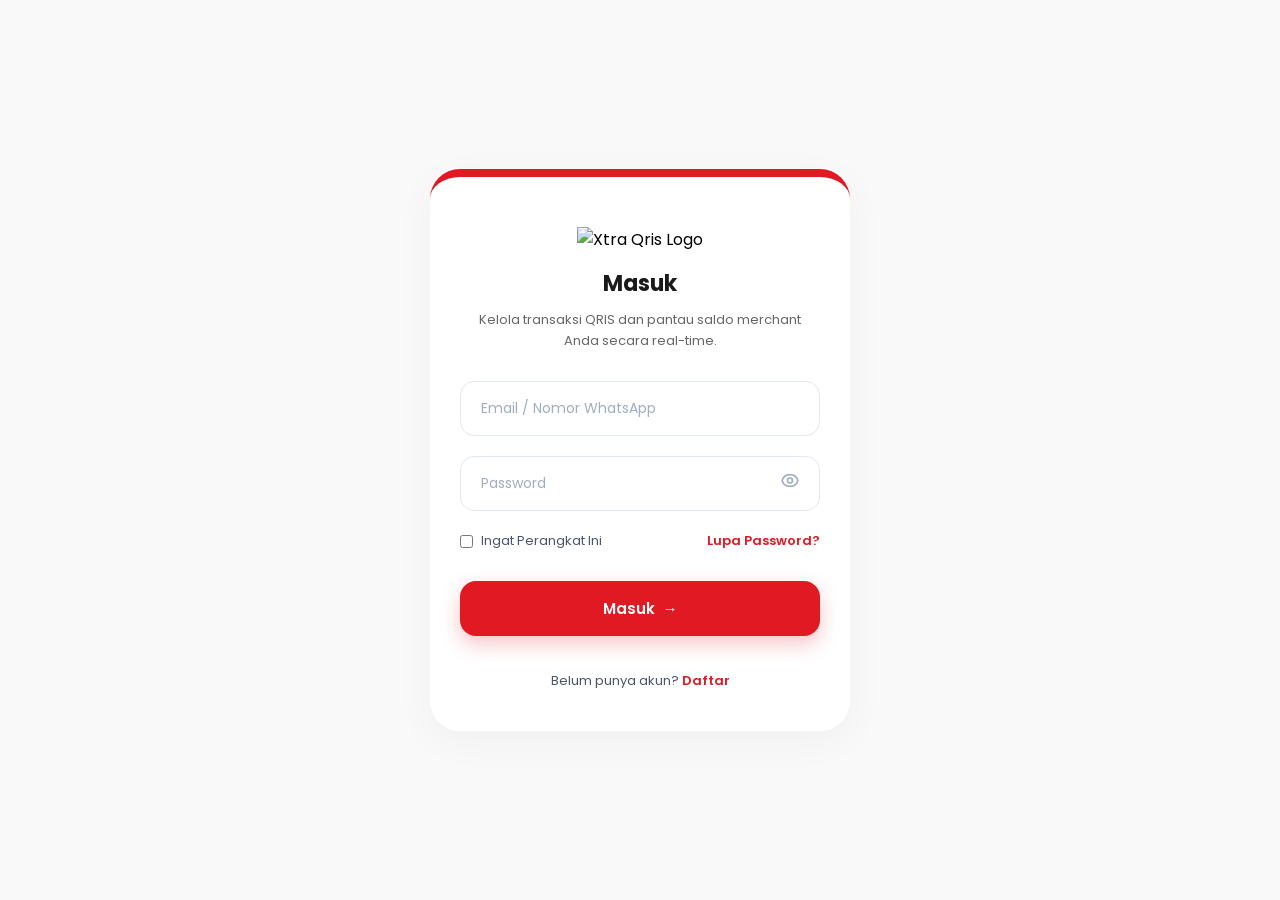
==== index.html @ 42339482 "Update index.html" ====
<!DOCTYPE html>
<html lang="id">
<head>
    <meta charset="UTF-8">
    <meta name="viewport" content="width=device-width, initial-scale=1.0">
    <title>Login Xtra Qris</title>
    <link href="https://fonts.googleapis.com/css2?family=Poppins:wght@400;500;600;700&display=swap" rel="stylesheet">
    <style>
        * {
            box-sizing: border-box;
            margin: 0;
            padding: 0;
            font-family: 'Poppins', sans-serif;
        }

        body {
            background-color: #f9f9f9;
            display: flex;
            justify-content: center;
            align-items: center;
            min-height: 100vh;
            padding: 20px;
        }

        /* Container Card Utama */
        .login-card {
            background: #ffffff;
            width: 100%;
            max-width: 420px;
            border-radius: 30px;
            box-shadow: 0px 10px 40px rgba(0, 0, 0, 0.04);
            overflow: hidden;
            position: relative;
            padding: 40px 30px;
            border-top: 8px solid #e11922; /* Garis merah di bagian atas */
        }

        /* Bagian Logo */
        .logo-container {
            text-align: center;
            margin-top: 10px;
            margin-bottom: 15px;
        }

        .logo-container img {
            max-width: 180px;
            height: auto;
        }

        /* Judul dan Deskripsi */
        .login-header {
            text-align: center;
            margin-bottom: 30px;
        }

        .login-header h2 {
            font-size: 22px;
            font-weight: 700;
            color: #1a1a1a;
            margin-bottom: 10px;
        }

        .login-header p {
            font-size: 13px;
            color: #666666;
            line-height: 1.6;
            padding: 0 10px;
        }

        /* Form Input */
        .input-group {
            margin-bottom: 20px;
            position: relative;
        }

        .input-group input {
            width: 100%;
            padding: 16px 20px;
            border: 1px solid #e2e8f0;
            border-radius: 14px;
            font-size: 14px;
            outline: none;
            transition: all 0.3s ease;
            color: #333;
        }

        .input-group input::placeholder {
            color: #a0aec0;
        }

        .input-group input:focus {
            border-color: #e11922;
            box-shadow: 0 0 0 3px rgba(225, 25, 34, 0.1);
        }

        /* Icon Mata untuk Password */
        .password-toggle {
            position: absolute;
            right: 20px;
            top: 50%;
            transform: translateY(-50%);
            cursor: pointer;
            color: #a0aec0;
        }

        /* Baris Opsi (Ingat Perangkat & Lupa Password) */
        .form-options {
            display: flex;
            justify-content: space-between;
            align-items: center;
            font-size: 13px;
            margin-bottom: 30px;
        }

        .remember-me {
            display: flex;
            align-items: center;
            gap: 8px;
            color: #4a5568;
            cursor: pointer;
        }

        .remember-me input {
            cursor: pointer;
            accent-color: #e11922;
        }

        .forgot-password {
            color: #e11922;
            text-decoration: none;
            font-weight: 600;
        }

        /* Tombol Masuk */
        .btn-submit {
            width: 100%;
            background: #e11922;
            color: #ffffff;
            border: none;
            padding: 16px;
            border-radius: 16px;
            font-size: 15px;
            font-weight: 600;
            cursor: pointer;
            box-shadow: 0px 8px 20px rgba(225, 25, 34, 0.25);
            display: flex;
            justify-content: center;
            align-items: center;
            gap: 8px;
            transition: background 0.3s ease;
        }

        .btn-submit:hover {
            background: #c3121a;
        }

        /* Bagian Daftar */
        .register-text {
            text-align: center;
            margin-top: 35px;
            font-size: 13px;
            color: #4a5568;
        }

        .register-link {
            color: #e11922;
            text-decoration: none;
            font-weight: 600;
            cursor: pointer;
        }

        .register-link:hover {
            text-decoration: underline;
        }

        /* ========================================== */
        /* CSS UNTUK POP-UP MODAL (DI TENGAH LAYAR)   */
        /* ========================================== */
        .modal-overlay {
            position: fixed;
            top: 0;
            left: 0;
            width: 100%;
            height: 100%;
            background: rgba(0, 0, 0, 0.5); /* Efek gelap di belakang */
            display: flex;
            justify-content: center;
            align-items: center;
            opacity: 0;
            pointer-events: none;
            transition: opacity 0.3s ease;
            z-index: 9999;
        }

        .modal-overlay.active {
            opacity: 1;
            pointer-events: auto;
        }

        .modal-box {
            background: #ffffff;
            padding: 30px;
            border-radius: 20px;
            text-align: center;
            box-shadow: 0 10px 30px rgba(0,0,0,0.2);
            max-width: 320px;
            width: 90%;
            transform: scale(0.8);
            transition: transform 0.3s ease;
        }

        .modal-overlay.active .modal-box {
            transform: scale(1);
        }

        .modal-box h3 {
            color: #1a1a1a;
            font-size: 18px;
            font-weight: 700;
            margin-bottom: 10px;
        }

        .modal-box p {
            color: #666;
            font-size: 14px;
            margin-bottom: 20px;
        }

        .modal-btn {
            background: #e11922;
            color: white;
            border: none;
            padding: 10px 25px;
            border-radius: 10px;
            font-size: 14px;
            font-weight: 600;
            cursor: pointer;
            transition: background 0.2s;
        }

        .modal-btn:hover {
            background: #c3121a;
        }
    </style>
</head>
<body>

    <div class="login-card">
        <div class="logo-container">
            <img src="https://res.cloudinary.com/flashphone/image/upload/v1781282321/QrisNew_ny9h69.png" alt="Xtra Qris Logo">
        </div>

        <div class="login-header">
            <h2>Masuk</h2>
            <p>Kelola transaksi QRIS dan pantau saldo merchant Anda secara real-time.</p>
        </div>

        <form onsubmit="openModal(); event.preventDefault();">
            <div class="input-group">
                <input type="text" placeholder="Email / Nomor WhatsApp" required>
            </div>
            
            <div class="input-group">
                <input type="password" id="password" placeholder="Password" required>
                <span class="password-toggle" onclick="togglePassword()">
                    <svg xmlns="http://www.w3.org/2000/svg" width="20" height="20" fill="none" viewBox="0 0 24 24" stroke="currentColor" stroke-width="2">
                        <path stroke-linecap="round" stroke-linejoin="round" d="M15 12a3 3 0 11-6 0 3 3 0 016 0z" />
                        <path stroke-linecap="round" stroke-linejoin="round" d="M2.458 12C3.732 7.943 7.523 5 12 5c4.478 0 8.268 2.943 9.542 7-1.274 4.057-5.064 7-9.542 7-4.477 0-8.268-2.943-9.542-7z" />
                    </svg>
                </span>
            </div>

            <div class="form-options">
                <label class="remember-me">
                    <input type="checkbox"> Ingat Perangkat Ini
                </label>
                <a href="#" class="forgot-password">Lupa Password?</a>
            </div>

            <button type="submit" class="btn-submit">
                Masuk <span>&rarr;</span>
            </button>
        </form>

        <div class="register-text">
            Belum punya akun? <span class="register-link" onclick="openModal()">Daftar</span>
        </div>
    </div>

    <div class="modal-overlay" id="customModal">
        <div class="modal-box">
            <h3>Pemberitahuan</h3>
            <p>FITUR INI AKAN HADIR</p>
            <button class="modal-btn" onclick="closeModal()">OK</button>
        </div>
    </div>

    <script>
        const modal = document.getElementById('customModal');

        // Fungsi membuka pop-up di tengah (digunakan bersama oleh tombol Masuk dan Daftar)
        function openModal() {
            modal.classList.add('active');
        }

        // Fungsi menutup pop-up
        function closeModal() {
            modal.classList.remove('active');
        }

        // Menutup pop-up jika pengguna klik di luar kotak putih
        window.onclick = function(event) {
            if (event.target == modal) {
                closeModal();
            }
        }

        // Fungsi melihat/menyembunyikan password
        function togglePassword() {
            const passwordInput = document.getElementById('password');
            if (passwordInput.type === 'password') {
                passwordInput.type = 'text';
            } else {
                passwordInput.type = 'password';
            }
        }
    </script>

</body>
</html>
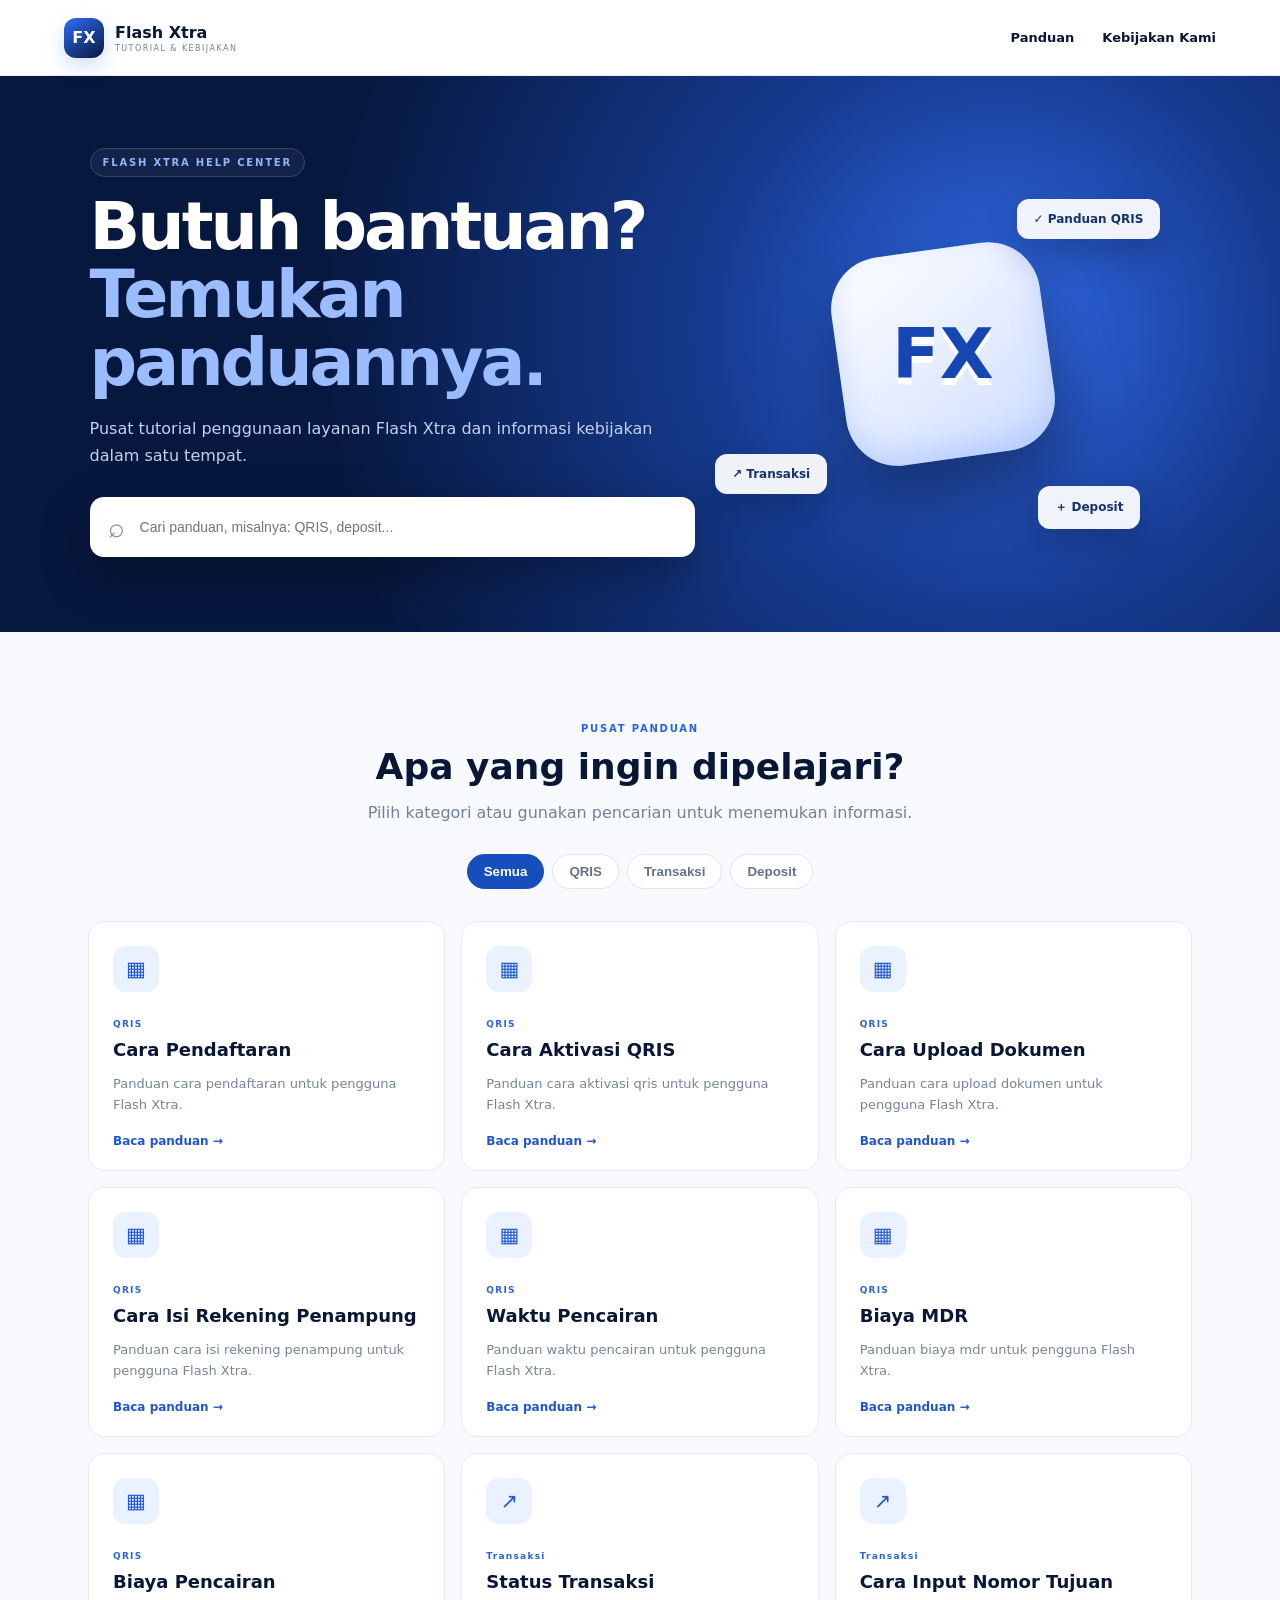
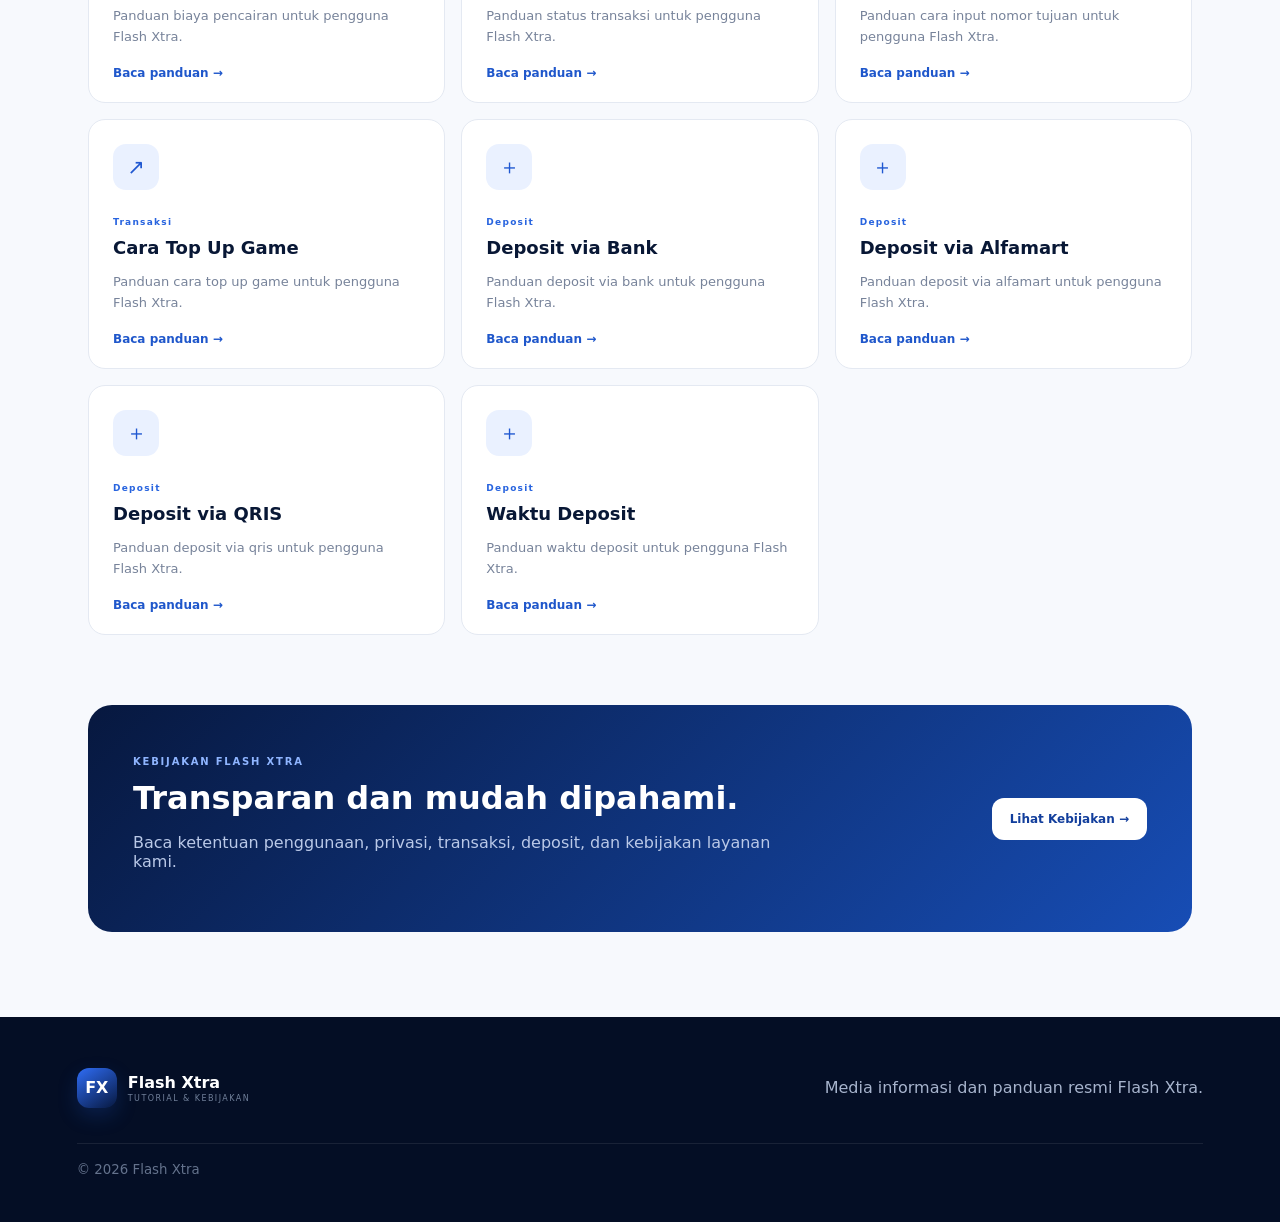
==== commit 5eda8fbd: "Add files via upload" ====
--- a/index.html
+++ b/index.html
@@ -1,330 +1,68 @@
-<!DOCTYPE html>
-<html lang="id">
-<head>
-    <meta charset="UTF-8">
-    <meta name="viewport" content="width=device-width, initial-scale=1.0">
-    <title>Login Xtra Qris</title>
-    <link href="https://fonts.googleapis.com/css2?family=Poppins:wght@400;500;600;700&display=swap" rel="stylesheet">
-    <style>
-        * {
-            box-sizing: border-box;
-            margin: 0;
-            padding: 0;
-            font-family: 'Poppins', sans-serif;
-        }
-
-        body {
-            background-color: #f9f9f9;
-            display: flex;
-            justify-content: center;
-            align-items: center;
-            min-height: 100vh;
-            padding: 20px;
-        }
-
-        /* Container Card Utama */
-        .login-card {
-            background: #ffffff;
-            width: 100%;
-            max-width: 420px;
-            border-radius: 30px;
-            box-shadow: 0px 10px 40px rgba(0, 0, 0, 0.04);
-            overflow: hidden;
-            position: relative;
-            padding: 40px 30px;
-            border-top: 8px solid #e11922; /* Garis merah di bagian atas */
-        }
-
-        /* Bagian Logo */
-        .logo-container {
-            text-align: center;
-            margin-top: 10px;
-            margin-bottom: 15px;
-        }
-
-        .logo-container img {
-            max-width: 180px;
-            height: auto;
-        }
-
-        /* Judul dan Deskripsi */
-        .login-header {
-            text-align: center;
-            margin-bottom: 30px;
-        }
-
-        .login-header h2 {
-            font-size: 22px;
-            font-weight: 700;
-            color: #1a1a1a;
-            margin-bottom: 10px;
-        }
-
-        .login-header p {
-            font-size: 13px;
-            color: #666666;
-            line-height: 1.6;
-            padding: 0 10px;
-        }
-
-        /* Form Input */
-        .input-group {
-            margin-bottom: 20px;
-            position: relative;
-        }
-
-        .input-group input {
-            width: 100%;
-            padding: 16px 20px;
-            border: 1px solid #e2e8f0;
-            border-radius: 14px;
-            font-size: 14px;
-            outline: none;
-            transition: all 0.3s ease;
-            color: #333;
-        }
-
-        .input-group input::placeholder {
-            color: #a0aec0;
-        }
-
-        .input-group input:focus {
-            border-color: #e11922;
-            box-shadow: 0 0 0 3px rgba(225, 25, 34, 0.1);
-        }
-
-        /* Icon Mata untuk Password */
-        .password-toggle {
-            position: absolute;
-            right: 20px;
-            top: 50%;
-            transform: translateY(-50%);
-            cursor: pointer;
-            color: #a0aec0;
-        }
-
-        /* Baris Opsi (Ingat Perangkat & Lupa Password) */
-        .form-options {
-            display: flex;
-            justify-content: space-between;
-            align-items: center;
-            font-size: 13px;
-            margin-bottom: 30px;
-        }
-
-        .remember-me {
-            display: flex;
-            align-items: center;
-            gap: 8px;
-            color: #4a5568;
-            cursor: pointer;
-        }
-
-        .remember-me input {
-            cursor: pointer;
-            accent-color: #e11922;
-        }
-
-        .forgot-password {
-            color: #e11922;
-            text-decoration: none;
-            font-weight: 600;
-        }
-
-        /* Tombol Masuk */
-        .btn-submit {
-            width: 100%;
-            background: #e11922;
-            color: #ffffff;
-            border: none;
-            padding: 16px;
-            border-radius: 16px;
-            font-size: 15px;
-            font-weight: 600;
-            cursor: pointer;
-            box-shadow: 0px 8px 20px rgba(225, 25, 34, 0.25);
-            display: flex;
-            justify-content: center;
-            align-items: center;
-            gap: 8px;
-            transition: background 0.3s ease;
-        }
-
-        .btn-submit:hover {
-            background: #c3121a;
-        }
-
-        /* Bagian Daftar */
-        .register-text {
-            text-align: center;
-            margin-top: 35px;
-            font-size: 13px;
-            color: #4a5568;
-        }
-
-        .register-link {
-            color: #e11922;
-            text-decoration: none;
-            font-weight: 600;
-            cursor: pointer;
-        }
-
-        .register-link:hover {
-            text-decoration: underline;
-        }
-
-        /* ========================================== */
-        /* CSS UNTUK POP-UP MODAL (DI TENGAH LAYAR)   */
-        /* ========================================== */
-        .modal-overlay {
-            position: fixed;
-            top: 0;
-            left: 0;
-            width: 100%;
-            height: 100%;
-            background: rgba(0, 0, 0, 0.5); /* Efek gelap di belakang */
-            display: flex;
-            justify-content: center;
-            align-items: center;
-            opacity: 0;
-            pointer-events: none;
-            transition: opacity 0.3s ease;
-            z-index: 9999;
-        }
-
-        .modal-overlay.active {
-            opacity: 1;
-            pointer-events: auto;
-        }
-
-        .modal-box {
-            background: #ffffff;
-            padding: 30px;
-            border-radius: 20px;
-            text-align: center;
-            box-shadow: 0 10px 30px rgba(0,0,0,0.2);
-            max-width: 320px;
-            width: 90%;
-            transform: scale(0.8);
-            transition: transform 0.3s ease;
-        }
-
-        .modal-overlay.active .modal-box {
-            transform: scale(1);
-        }
-
-        .modal-box h3 {
-            color: #1a1a1a;
-            font-size: 18px;
-            font-weight: 700;
-            margin-bottom: 10px;
-        }
-
-        .modal-box p {
-            color: #666;
-            font-size: 14px;
-            margin-bottom: 20px;
-        }
-
-        .modal-btn {
-            background: #e11922;
-            color: white;
-            border: none;
-            padding: 10px 25px;
-            border-radius: 10px;
-            font-size: 14px;
-            font-weight: 600;
-            cursor: pointer;
-            transition: background 0.2s;
-        }
-
-        .modal-btn:hover {
-            background: #c3121a;
-        }
-    </style>
-</head>
-<body>
-
-    <div class="login-card">
-        <div class="logo-container">
-            <img src="https://res.cloudinary.com/flashphone/image/upload/v1781282321/QrisNew_ny9h69.png" alt="Xtra Qris Logo">
-        </div>
-
-        <div class="login-header">
-            <h2>Masuk</h2>
-            <p>Kelola transaksi QRIS dan pantau saldo merchant Anda secara real-time.</p>
-        </div>
-
-        <form onsubmit="openModal(); event.preventDefault();">
-            <div class="input-group">
-                <input type="text" placeholder="Email / Nomor WhatsApp" required>
-            </div>
-            
-            <div class="input-group">
-                <input type="password" id="password" placeholder="Password" required>
-                <span class="password-toggle" onclick="togglePassword()">
-                    <svg xmlns="http://www.w3.org/2000/svg" width="20" height="20" fill="none" viewBox="0 0 24 24" stroke="currentColor" stroke-width="2">
-                        <path stroke-linecap="round" stroke-linejoin="round" d="M15 12a3 3 0 11-6 0 3 3 0 016 0z" />
-                        <path stroke-linecap="round" stroke-linejoin="round" d="M2.458 12C3.732 7.943 7.523 5 12 5c4.478 0 8.268 2.943 9.542 7-1.274 4.057-5.064 7-9.542 7-4.477 0-8.268-2.943-9.542-7z" />
-                    </svg>
-                </span>
-            </div>
-
-            <div class="form-options">
-                <label class="remember-me">
-                    <input type="checkbox"> Ingat Perangkat Ini
-                </label>
-                <a href="#" class="forgot-password">Lupa Password?</a>
-            </div>
-
-            <button type="submit" class="btn-submit">
-                Masuk <span>&rarr;</span>
-            </button>
-        </form>
-
-        <div class="register-text">
-            Belum punya akun? <span class="register-link" onclick="openModal()">Daftar</span>
-        </div>
-    </div>
-
-    <div class="modal-overlay" id="customModal">
-        <div class="modal-box">
-            <h3>Pemberitahuan</h3>
-            <p>FITUR INI AKAN HADIR</p>
-            <button class="modal-btn" onclick="closeModal()">OK</button>
-        </div>
-    </div>
-
-    <script>
-        const modal = document.getElementById('customModal');
-
-        // Fungsi membuka pop-up di tengah (digunakan bersama oleh tombol Masuk dan Daftar)
-        function openModal() {
-            modal.classList.add('active');
-        }
-
-        // Fungsi menutup pop-up
-        function closeModal() {
-            modal.classList.remove('active');
-        }
-
-        // Menutup pop-up jika pengguna klik di luar kotak putih
-        window.onclick = function(event) {
-            if (event.target == modal) {
-                closeModal();
-            }
-        }
-
-        // Fungsi melihat/menyembunyikan password
-        function togglePassword() {
-            const passwordInput = document.getElementById('password');
-            if (passwordInput.type === 'password') {
-                passwordInput.type = 'text';
-            } else {
-                passwordInput.type = 'password';
-            }
-        }
-    </script>
-
-</body>
-</html>
+<!doctype html><html lang="id"><head><meta charset="utf-8"><meta name="viewport" content="width=device-width,initial-scale=1">
+<meta name="description" content="Pusat tutorial dan kebijakan Flash Xtra"><title>Flash Xtra — Tutorial & Kebijakan</title><link rel="stylesheet" href="style.css"></head>
+<body><header><a class="brand" href="index.html"><b>FX</b><span><strong>Flash Xtra</strong><small>TUTORIAL & KEBIJAKAN</small></span></a>
+<nav><a href="#panduan">Panduan</a><a href="kebijakan.html">Kebijakan Kami</a></nav></header>
+<section class="hero"><div><span class="pill">FLASH XTRA HELP CENTER</span><h1>Butuh bantuan?<br><em>Temukan panduannya.</em></h1>
+<p>Pusat tutorial penggunaan layanan Flash Xtra dan informasi kebijakan dalam satu tempat.</p>
+<div class="search"><span>⌕</span><input id="q" placeholder="Cari panduan, misalnya: QRIS, deposit..."></div></div>
+<div class="visual"><div class="orb"><b>FX</b></div><div class="float f1">✓ Panduan QRIS</div><div class="float f2">↗ Transaksi</div><div class="float f3">＋ Deposit</div></div></section>
+<main id="panduan"><div class="intro"><span>PUSAT PANDUAN</span><h2>Apa yang ingin dipelajari?</h2><p>Pilih kategori atau gunakan pencarian untuk menemukan informasi.</p></div>
+<div class="filters"><button class="active" data-filter="all">Semua</button><button data-filter="Panduan QRIS">QRIS</button><button data-filter="Panduan Transaksi">Transaksi</button><button data-filter="Panduan Deposit">Deposit</button></div>
+<div class="cards"><article class="guide-card" data-group="Panduan QRIS" data-search="panduan qris cara pendaftaran">
+<div class="guide-icon">▦</div><span>QRIS</span>
+<h3>Cara Pendaftaran</h3><p>Panduan cara pendaftaran untuk pengguna Flash Xtra.</p>
+<a href="panduan.html#cara-pendaftaran">Baca panduan →</a></article>
+<article class="guide-card" data-group="Panduan QRIS" data-search="panduan qris cara aktivasi qris">
+<div class="guide-icon">▦</div><span>QRIS</span>
+<h3>Cara Aktivasi QRIS</h3><p>Panduan cara aktivasi qris untuk pengguna Flash Xtra.</p>
+<a href="panduan.html#cara-aktivasi-qris">Baca panduan →</a></article>
+<article class="guide-card" data-group="Panduan QRIS" data-search="panduan qris cara upload dokumen">
+<div class="guide-icon">▦</div><span>QRIS</span>
+<h3>Cara Upload Dokumen</h3><p>Panduan cara upload dokumen untuk pengguna Flash Xtra.</p>
+<a href="panduan.html#cara-upload-dokumen">Baca panduan →</a></article>
+<article class="guide-card" data-group="Panduan QRIS" data-search="panduan qris cara isi rekening penampung">
+<div class="guide-icon">▦</div><span>QRIS</span>
+<h3>Cara Isi Rekening Penampung</h3><p>Panduan cara isi rekening penampung untuk pengguna Flash Xtra.</p>
+<a href="panduan.html#cara-isi-rekening-penampung">Baca panduan →</a></article>
+<article class="guide-card" data-group="Panduan QRIS" data-search="panduan qris waktu pencairan">
+<div class="guide-icon">▦</div><span>QRIS</span>
+<h3>Waktu Pencairan</h3><p>Panduan waktu pencairan untuk pengguna Flash Xtra.</p>
+<a href="panduan.html#waktu-pencairan">Baca panduan →</a></article>
+<article class="guide-card" data-group="Panduan QRIS" data-search="panduan qris biaya mdr">
+<div class="guide-icon">▦</div><span>QRIS</span>
+<h3>Biaya MDR</h3><p>Panduan biaya mdr untuk pengguna Flash Xtra.</p>
+<a href="panduan.html#biaya-mdr">Baca panduan →</a></article>
+<article class="guide-card" data-group="Panduan QRIS" data-search="panduan qris biaya pencairan">
+<div class="guide-icon">▦</div><span>QRIS</span>
+<h3>Biaya Pencairan</h3><p>Panduan biaya pencairan untuk pengguna Flash Xtra.</p>
+<a href="panduan.html#biaya-pencairan">Baca panduan →</a></article>
+<article class="guide-card" data-group="Panduan Transaksi" data-search="panduan transaksi status transaksi">
+<div class="guide-icon">↗</div><span>Transaksi</span>
+<h3>Status Transaksi</h3><p>Panduan status transaksi untuk pengguna Flash Xtra.</p>
+<a href="panduan.html#status-transaksi">Baca panduan →</a></article>
+<article class="guide-card" data-group="Panduan Transaksi" data-search="panduan transaksi cara input nomor tujuan">
+<div class="guide-icon">↗</div><span>Transaksi</span>
+<h3>Cara Input Nomor Tujuan</h3><p>Panduan cara input nomor tujuan untuk pengguna Flash Xtra.</p>
+<a href="panduan.html#cara-input-nomor-tujuan">Baca panduan →</a></article>
+<article class="guide-card" data-group="Panduan Transaksi" data-search="panduan transaksi cara top up game">
+<div class="guide-icon">↗</div><span>Transaksi</span>
+<h3>Cara Top Up Game</h3><p>Panduan cara top up game untuk pengguna Flash Xtra.</p>
+<a href="panduan.html#cara-top-up-game">Baca panduan →</a></article>
+<article class="guide-card" data-group="Panduan Deposit" data-search="panduan deposit deposit via bank">
+<div class="guide-icon">＋</div><span>Deposit</span>
+<h3>Deposit via Bank</h3><p>Panduan deposit via bank untuk pengguna Flash Xtra.</p>
+<a href="panduan.html#deposit-via-bank">Baca panduan →</a></article>
+<article class="guide-card" data-group="Panduan Deposit" data-search="panduan deposit deposit via alfamart">
+<div class="guide-icon">＋</div><span>Deposit</span>
+<h3>Deposit via Alfamart</h3><p>Panduan deposit via alfamart untuk pengguna Flash Xtra.</p>
+<a href="panduan.html#deposit-via-alfamart">Baca panduan →</a></article>
+<article class="guide-card" data-group="Panduan Deposit" data-search="panduan deposit deposit via qris">
+<div class="guide-icon">＋</div><span>Deposit</span>
+<h3>Deposit via QRIS</h3><p>Panduan deposit via qris untuk pengguna Flash Xtra.</p>
+<a href="panduan.html#deposit-via-qris">Baca panduan →</a></article>
+<article class="guide-card" data-group="Panduan Deposit" data-search="panduan deposit waktu deposit">
+<div class="guide-icon">＋</div><span>Deposit</span>
+<h3>Waktu Deposit</h3><p>Panduan waktu deposit untuk pengguna Flash Xtra.</p>
+<a href="panduan.html#waktu-deposit">Baca panduan →</a></article></div><div id="empty">Panduan tidak ditemukan.</div>
+<section class="policy-cta"><div><span>KEBIJAKAN FLASH XTRA</span><h2>Transparan dan mudah dipahami.</h2><p>Baca ketentuan penggunaan, privasi, transaksi, deposit, dan kebijakan layanan kami.</p></div><a href="kebijakan.html">Lihat Kebijakan →</a></section>
+</main><footer><div class="brand"><b>FX</b><span><strong>Flash Xtra</strong><small>TUTORIAL & KEBIJAKAN</small></span></div><p>Media informasi dan panduan resmi Flash Xtra.</p><small>© 2026 Flash Xtra</small></footer><script src="script.js"></script></body></html>
--- a/style.css
+++ b/style.css
@@ -0,0 +1 @@
+*{box-sizing:border-box}html{scroll-behavior:smooth}body{margin:0;background:#f7f9fd;color:#081735;font-family:Inter,system-ui,-apple-system,Segoe UI,sans-serif}a{text-decoration:none;color:inherit}header{height:76px;padding:0 max(5vw,24px);display:flex;align-items:center;justify-content:space-between;background:#fff;position:sticky;top:0;z-index:20;border-bottom:1px solid #e8edf7}.brand{display:flex;align-items:center;gap:11px}.brand>b{width:40px;height:40px;border-radius:12px;background:linear-gradient(145deg,#2f6df6,#07183f);color:#fff;display:grid;place-items:center;box-shadow:0 8px 20px #2461dd35}.brand span{display:flex;flex-direction:column}.brand strong{font-size:16px}.brand small{font-size:8px;letter-spacing:.18em;color:#71809a;margin-top:2px}nav{display:flex;gap:28px;font-size:13px;font-weight:700}nav a:hover{color:#2563eb}.hero{min-height:520px;padding:75px max(7vw,30px);display:grid;grid-template-columns:1.1fr .9fr;align-items:center;background:radial-gradient(circle at 78% 45%,#326bea,#163b91 27%,#07183f 65%);color:#fff;overflow:hidden}.pill,.eyebrow,.intro>span,.policy-cta span{font-size:10px;font-weight:800;letter-spacing:.18em;color:#8fb5ff}.pill{border:1px solid #ffffff26;padding:8px 12px;border-radius:99px;background:#ffffff0d}.hero h1{font-size:clamp(43px,5.2vw,70px);line-height:1.02;letter-spacing:-.045em;margin:23px 0 18px}.hero h1 em{font-style:normal;color:#9bbcff}.hero p{color:#c3d1ee;line-height:1.7;max-width:620px}.search{height:60px;max-width:620px;background:#fff;border-radius:14px;display:flex;align-items:center;color:#7b8ba8;margin-top:28px;box-shadow:0 18px 50px #0005}.search span{font-size:28px;padding-left:18px}.search input{border:0;outline:0;background:transparent;flex:1;padding:0 15px;font-size:14px}.visual{height:360px;position:relative;display:grid;place-items:center}.orb{width:210px;height:210px;border-radius:52px;background:linear-gradient(145deg,#fff,#cddcff);display:grid;place-items:center;transform:rotate(-8deg);box-shadow:0 35px 70px #0006, inset 0 -12px 30px #8aafff66}.orb b{font-size:70px;color:#1646b1;transform:rotate(8deg);text-shadow:0 7px 0 #fff}.float{position:absolute;background:#ffffffee;color:#12336f;padding:13px 17px;border-radius:12px;font-size:12px;font-weight:800;box-shadow:0 15px 35px #0003}.f1{top:25px;right:30px}.f2{bottom:40px;left:20px}.f3{bottom:5px;right:50px}main#panduan{max-width:1160px;margin:auto;padding:85px 28px}.intro{text-align:center}.intro>span{color:#2563eb}.intro h2{font-size:36px;margin:10px 0}.intro p{color:#74819a}.filters{display:flex;justify-content:center;gap:8px;margin:32px 0}.filters button{border:1px solid #dfe5f0;background:#fff;border-radius:99px;padding:9px 16px;cursor:pointer;font-weight:700;color:#65728a}.filters button.active{background:#174ebd;color:#fff;border-color:#174ebd}.cards{display:grid;grid-template-columns:repeat(3,1fr);gap:16px}.guide-card{background:#fff;border:1px solid #e4e9f2;border-radius:17px;padding:24px;min-height:250px;position:relative;transition:.2s}.guide-card:hover{transform:translateY(-4px);box-shadow:0 18px 40px #0d2a6815}.guide-icon{width:46px;height:46px;border-radius:13px;background:#eaf1ff;color:#2058d1;display:grid;place-items:center;font-size:21px;margin-bottom:20px}.guide-card>span{font-size:9px;letter-spacing:.14em;color:#2864df;font-weight:800}.guide-card h3{font-size:18px;margin:8px 0}.guide-card p{font-size:13px;line-height:1.65;color:#77839a}.guide-card a{position:absolute;bottom:22px;color:#1f57cb;font-size:12px;font-weight:800}.hidden{display:none}.policy-cta{margin-top:70px;border-radius:24px;padding:45px;background:linear-gradient(135deg,#07183f,#174db5);color:#fff;display:flex;align-items:center;justify-content:space-between;gap:30px}.policy-cta h2{font-size:32px;margin:10px 0}.policy-cta p{color:#bac9e8;max-width:650px}.policy-cta>a{white-space:nowrap;background:#fff;color:#123e9c;padding:14px 18px;border-radius:12px;font-weight:800;font-size:12px}#empty{display:none;text-align:center;padding:40px;color:#7b879e}.docs{max-width:900px;margin:auto;padding:70px 28px}.back{font-size:13px;font-weight:800;color:#2058ce}.docs>h1{font-size:46px;letter-spacing:-.04em;margin-bottom:10px}.lead{color:#6e7c95;line-height:1.8;max-width:720px}.doc-group{margin-top:70px}.doc-group>h2{font-size:31px;margin:8px 0 25px}.doc{background:#fff;border:1px solid #e4e9f2;border-radius:18px;padding:28px;margin:16px 0 28px;scroll-margin-top:95px}.doc h3{font-size:23px;margin-top:0}.doc p,.doc li{color:#697791;line-height:1.8}.upload-box{margin:20px 0}.upload-box img{max-width:100%;border-radius:14px;border:1px solid #e3e8f1}.img-placeholder{min-height:190px;border:2px dashed #cbd6e8;border-radius:14px;display:grid;place-items:center;text-align:center;color:#7e8da8;background:#f8faff;font-weight:800}.img-placeholder small{display:block;font-weight:400;margin-top:5px}.policy>.eyebrow{display:block;margin-top:55px;color:#2563eb}footer{padding:45px max(6vw,28px);background:#040e25;color:#fff;display:flex;align-items:center;gap:30px;flex-wrap:wrap}footer p{color:#a7b4cd;margin-left:auto}footer>small{width:100%;padding-top:18px;border-top:1px solid #ffffff15;color:#64728c}@media(max-width:780px){nav{display:none}.hero{grid-template-columns:1fr}.visual{display:none}.cards{grid-template-columns:1fr 1fr}.policy-cta{display:block}.policy-cta>a{display:inline-block;margin-top:15px}.hero{padding-left:22px;padding-right:22px}.docs>h1{font-size:38px}}@media(max-width:520px){.cards{grid-template-columns:1fr}.filters{justify-content:flex-start;overflow:auto}.hero h1{font-size:43px}main#panduan,.docs{padding-left:18px;padding-right:18px}.policy-cta{padding:30px}.intro h2{font-size:30px}footer p{margin-left:0}}
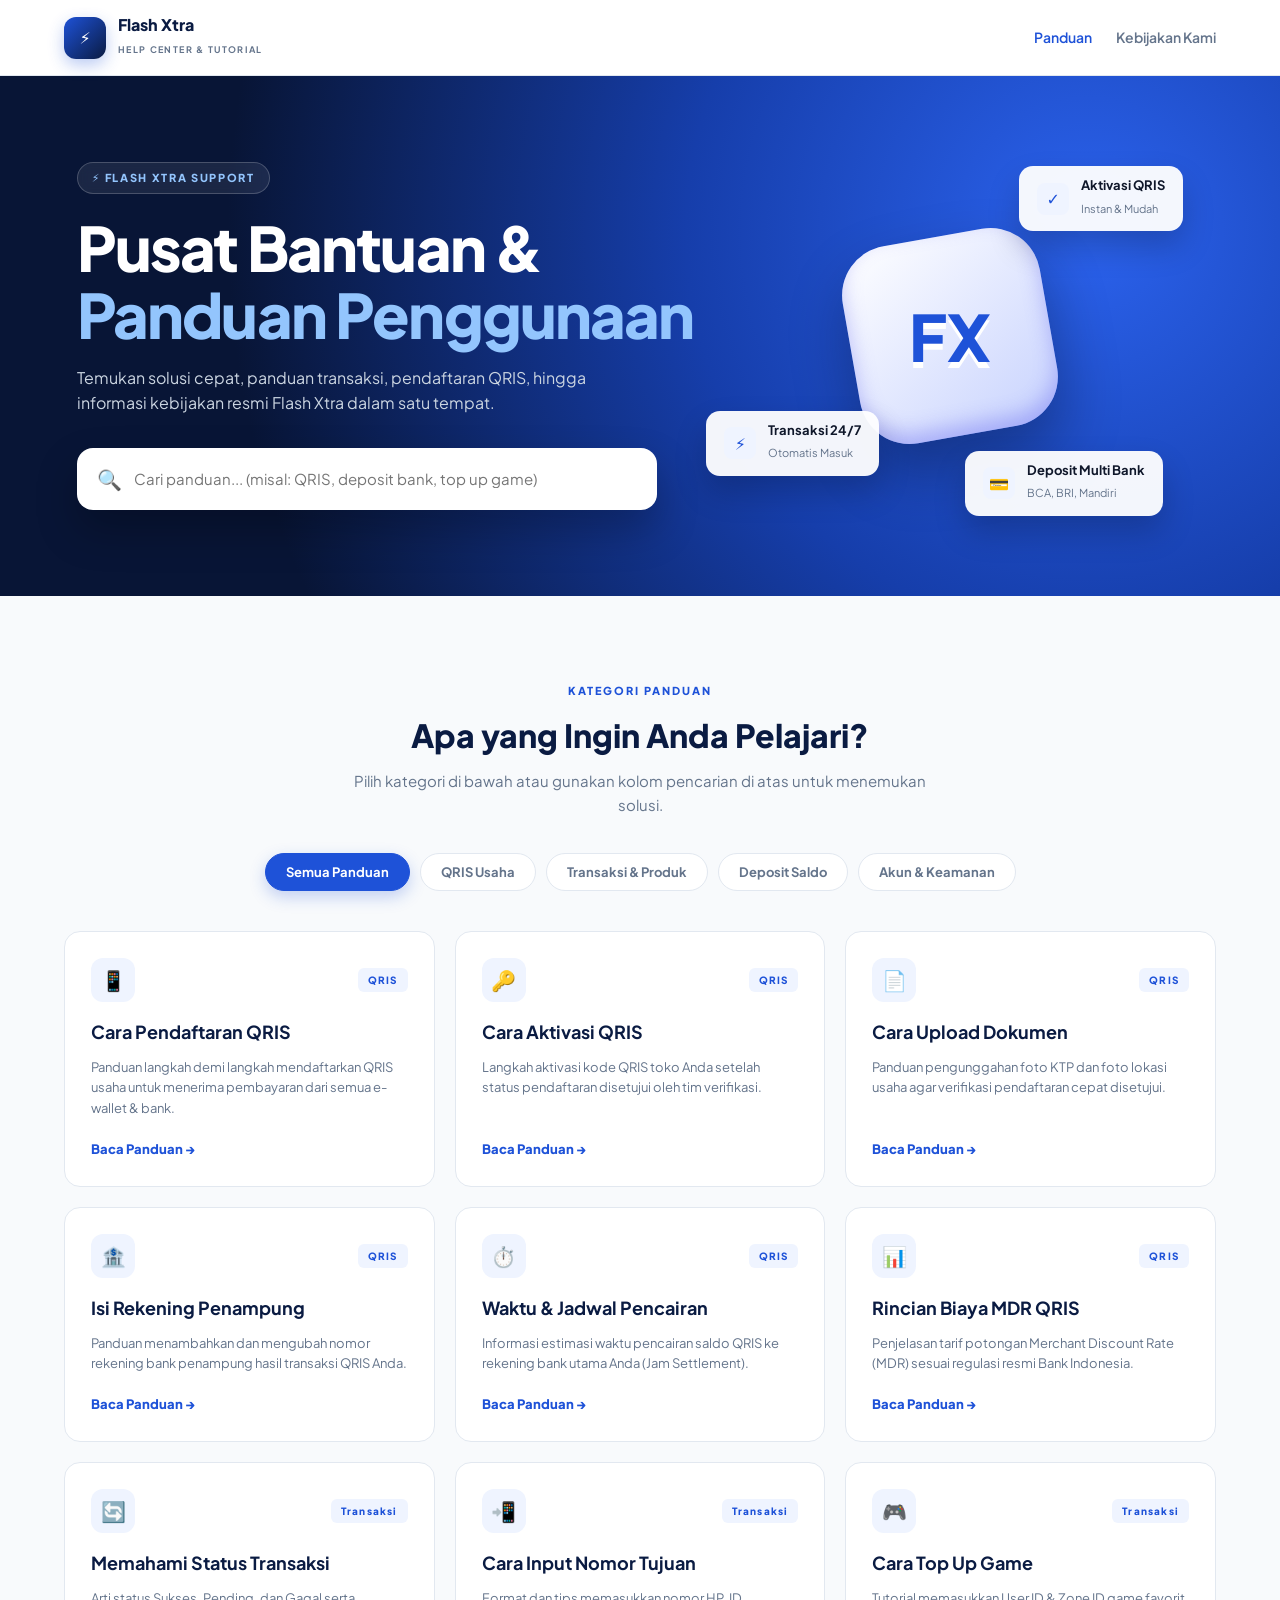
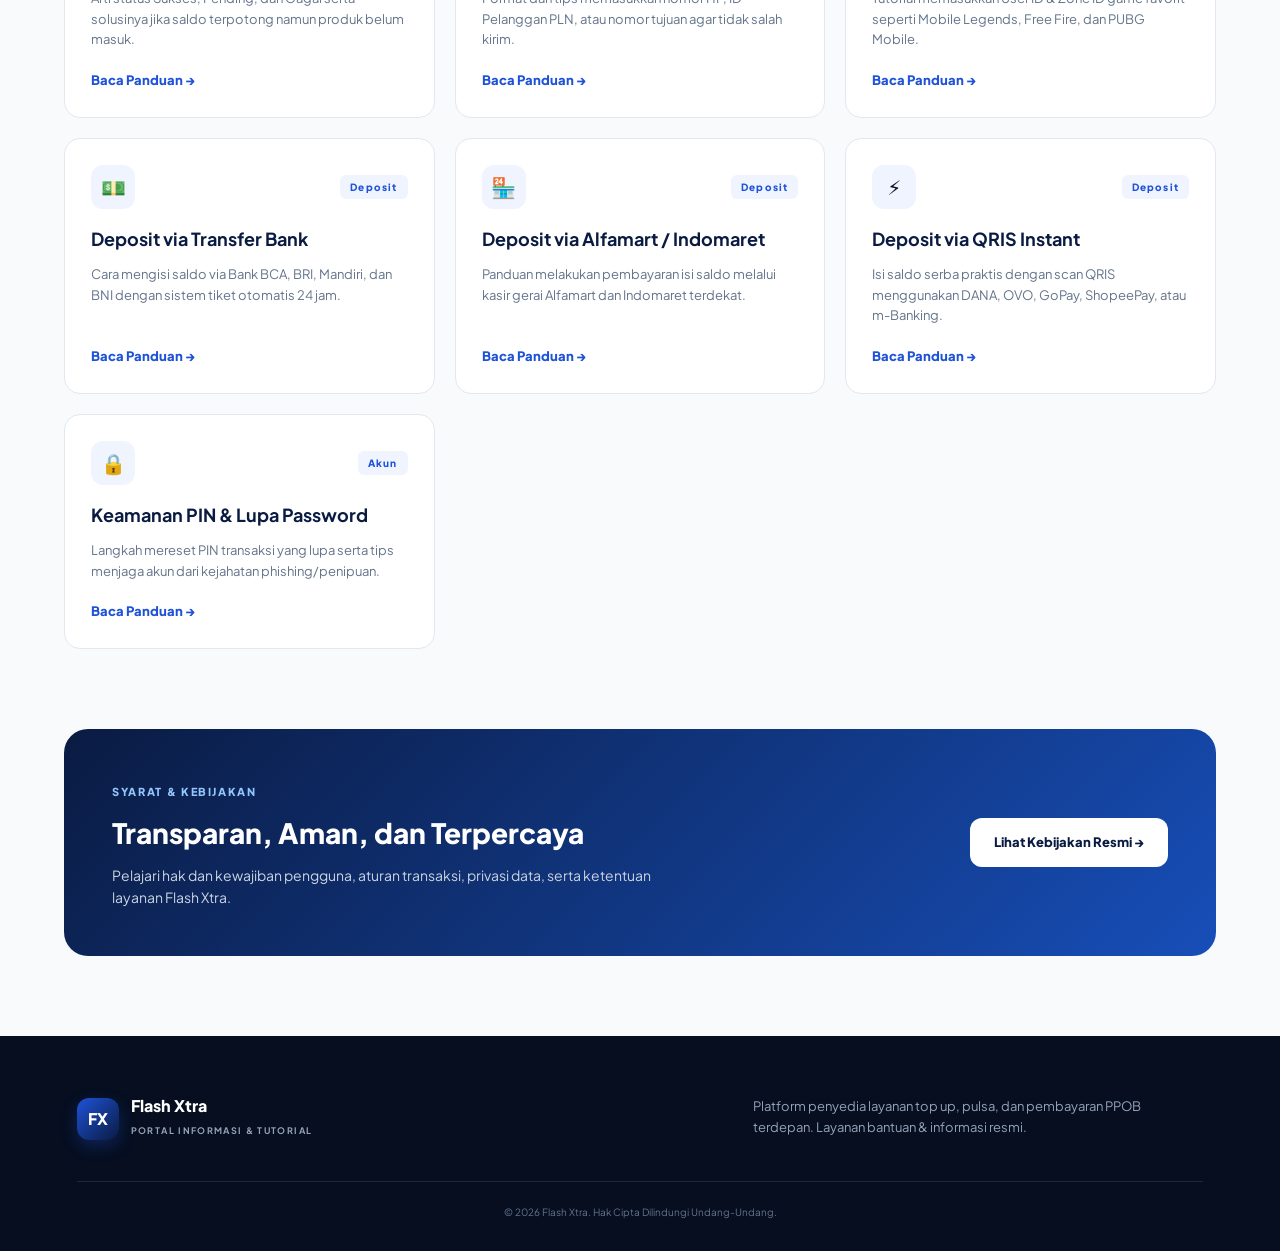
==== commit fa02cea1: "Add files via upload" ====
--- a/index.html
+++ b/index.html
@@ -1,68 +1,266 @@
-<!doctype html><html lang="id"><head><meta charset="utf-8"><meta name="viewport" content="width=device-width,initial-scale=1">
-<meta name="description" content="Pusat tutorial dan kebijakan Flash Xtra"><title>Flash Xtra — Tutorial & Kebijakan</title><link rel="stylesheet" href="style.css"></head>
-<body><header><a class="brand" href="index.html"><b>FX</b><span><strong>Flash Xtra</strong><small>TUTORIAL & KEBIJAKAN</small></span></a>
-<nav><a href="#panduan">Panduan</a><a href="kebijakan.html">Kebijakan Kami</a></nav></header>
-<section class="hero"><div><span class="pill">FLASH XTRA HELP CENTER</span><h1>Butuh bantuan?<br><em>Temukan panduannya.</em></h1>
-<p>Pusat tutorial penggunaan layanan Flash Xtra dan informasi kebijakan dalam satu tempat.</p>
-<div class="search"><span>⌕</span><input id="q" placeholder="Cari panduan, misalnya: QRIS, deposit..."></div></div>
-<div class="visual"><div class="orb"><b>FX</b></div><div class="float f1">✓ Panduan QRIS</div><div class="float f2">↗ Transaksi</div><div class="float f3">＋ Deposit</div></div></section>
-<main id="panduan"><div class="intro"><span>PUSAT PANDUAN</span><h2>Apa yang ingin dipelajari?</h2><p>Pilih kategori atau gunakan pencarian untuk menemukan informasi.</p></div>
-<div class="filters"><button class="active" data-filter="all">Semua</button><button data-filter="Panduan QRIS">QRIS</button><button data-filter="Panduan Transaksi">Transaksi</button><button data-filter="Panduan Deposit">Deposit</button></div>
-<div class="cards"><article class="guide-card" data-group="Panduan QRIS" data-search="panduan qris cara pendaftaran">
-<div class="guide-icon">▦</div><span>QRIS</span>
-<h3>Cara Pendaftaran</h3><p>Panduan cara pendaftaran untuk pengguna Flash Xtra.</p>
-<a href="panduan.html#cara-pendaftaran">Baca panduan →</a></article>
-<article class="guide-card" data-group="Panduan QRIS" data-search="panduan qris cara aktivasi qris">
-<div class="guide-icon">▦</div><span>QRIS</span>
-<h3>Cara Aktivasi QRIS</h3><p>Panduan cara aktivasi qris untuk pengguna Flash Xtra.</p>
-<a href="panduan.html#cara-aktivasi-qris">Baca panduan →</a></article>
-<article class="guide-card" data-group="Panduan QRIS" data-search="panduan qris cara upload dokumen">
-<div class="guide-icon">▦</div><span>QRIS</span>
-<h3>Cara Upload Dokumen</h3><p>Panduan cara upload dokumen untuk pengguna Flash Xtra.</p>
-<a href="panduan.html#cara-upload-dokumen">Baca panduan →</a></article>
-<article class="guide-card" data-group="Panduan QRIS" data-search="panduan qris cara isi rekening penampung">
-<div class="guide-icon">▦</div><span>QRIS</span>
-<h3>Cara Isi Rekening Penampung</h3><p>Panduan cara isi rekening penampung untuk pengguna Flash Xtra.</p>
-<a href="panduan.html#cara-isi-rekening-penampung">Baca panduan →</a></article>
-<article class="guide-card" data-group="Panduan QRIS" data-search="panduan qris waktu pencairan">
-<div class="guide-icon">▦</div><span>QRIS</span>
-<h3>Waktu Pencairan</h3><p>Panduan waktu pencairan untuk pengguna Flash Xtra.</p>
-<a href="panduan.html#waktu-pencairan">Baca panduan →</a></article>
-<article class="guide-card" data-group="Panduan QRIS" data-search="panduan qris biaya mdr">
-<div class="guide-icon">▦</div><span>QRIS</span>
-<h3>Biaya MDR</h3><p>Panduan biaya mdr untuk pengguna Flash Xtra.</p>
-<a href="panduan.html#biaya-mdr">Baca panduan →</a></article>
-<article class="guide-card" data-group="Panduan QRIS" data-search="panduan qris biaya pencairan">
-<div class="guide-icon">▦</div><span>QRIS</span>
-<h3>Biaya Pencairan</h3><p>Panduan biaya pencairan untuk pengguna Flash Xtra.</p>
-<a href="panduan.html#biaya-pencairan">Baca panduan →</a></article>
-<article class="guide-card" data-group="Panduan Transaksi" data-search="panduan transaksi status transaksi">
-<div class="guide-icon">↗</div><span>Transaksi</span>
-<h3>Status Transaksi</h3><p>Panduan status transaksi untuk pengguna Flash Xtra.</p>
-<a href="panduan.html#status-transaksi">Baca panduan →</a></article>
-<article class="guide-card" data-group="Panduan Transaksi" data-search="panduan transaksi cara input nomor tujuan">
-<div class="guide-icon">↗</div><span>Transaksi</span>
-<h3>Cara Input Nomor Tujuan</h3><p>Panduan cara input nomor tujuan untuk pengguna Flash Xtra.</p>
-<a href="panduan.html#cara-input-nomor-tujuan">Baca panduan →</a></article>
-<article class="guide-card" data-group="Panduan Transaksi" data-search="panduan transaksi cara top up game">
-<div class="guide-icon">↗</div><span>Transaksi</span>
-<h3>Cara Top Up Game</h3><p>Panduan cara top up game untuk pengguna Flash Xtra.</p>
-<a href="panduan.html#cara-top-up-game">Baca panduan →</a></article>
-<article class="guide-card" data-group="Panduan Deposit" data-search="panduan deposit deposit via bank">
-<div class="guide-icon">＋</div><span>Deposit</span>
-<h3>Deposit via Bank</h3><p>Panduan deposit via bank untuk pengguna Flash Xtra.</p>
-<a href="panduan.html#deposit-via-bank">Baca panduan →</a></article>
-<article class="guide-card" data-group="Panduan Deposit" data-search="panduan deposit deposit via alfamart">
-<div class="guide-icon">＋</div><span>Deposit</span>
-<h3>Deposit via Alfamart</h3><p>Panduan deposit via alfamart untuk pengguna Flash Xtra.</p>
-<a href="panduan.html#deposit-via-alfamart">Baca panduan →</a></article>
-<article class="guide-card" data-group="Panduan Deposit" data-search="panduan deposit deposit via qris">
-<div class="guide-icon">＋</div><span>Deposit</span>
-<h3>Deposit via QRIS</h3><p>Panduan deposit via qris untuk pengguna Flash Xtra.</p>
-<a href="panduan.html#deposit-via-qris">Baca panduan →</a></article>
-<article class="guide-card" data-group="Panduan Deposit" data-search="panduan deposit waktu deposit">
-<div class="guide-icon">＋</div><span>Deposit</span>
-<h3>Waktu Deposit</h3><p>Panduan waktu deposit untuk pengguna Flash Xtra.</p>
-<a href="panduan.html#waktu-deposit">Baca panduan →</a></article></div><div id="empty">Panduan tidak ditemukan.</div>
-<section class="policy-cta"><div><span>KEBIJAKAN FLASH XTRA</span><h2>Transparan dan mudah dipahami.</h2><p>Baca ketentuan penggunaan, privasi, transaksi, deposit, dan kebijakan layanan kami.</p></div><a href="kebijakan.html">Lihat Kebijakan →</a></section>
-</main><footer><div class="brand"><b>FX</b><span><strong>Flash Xtra</strong><small>TUTORIAL & KEBIJAKAN</small></span></div><p>Media informasi dan panduan resmi Flash Xtra.</p><small>© 2026 Flash Xtra</small></footer><script src="script.js"></script></body></html>+<!doctype html>
+<html lang="id">
+<head>
+    <meta charset="utf-8">
+    <meta name="viewport" content="width=device-width, initial-scale=1">
+    <meta name="description" content="Pusat Panduan, Tutorial, dan Kebijakan Resmi Flash Xtra">
+    <title>Flash Xtra — Pusat Tutorial & Help Center</title>
+    <link rel="stylesheet" href="style.css">
+    <link rel="preconnect" href="https://fonts.googleapis.com">
+    <link rel="preconnect" href="https://fonts.gstatic.com" crossorigin>
+    <link href="https://fonts.googleapis.com/css2?family=Plus+Jakarta+Sans:wght@400;500;600;700;800&display=swap" rel="stylesheet">
+</head>
+<body>
+
+    <!-- Header Navigation -->
+    <header>
+        <a class="brand" href="index.html">
+            <div class="brand-icon">⚡</div>
+            <div class="brand-text">
+                <strong>Flash Xtra</strong>
+                <small>HELP CENTER & TUTORIAL</small>
+            </div>
+        </a>
+        <nav>
+            <a href="#panduan" class="nav-link active">Panduan</a>
+            <a href="kebijakan.html" class="nav-link">Kebijakan Kami</a>
+        </nav>
+    </header>
+
+    <!-- Hero Section -->
+    <section class="hero">
+        <div class="hero-content">
+            <span class="pill">⚡ FLASH XTRA SUPPORT</span>
+            <h1>Pusat Bantuan &<br><em>Panduan Penggunaan</em></h1>
+            <p>Temukan solusi cepat, panduan transaksi, pendaftaran QRIS, hingga informasi kebijakan resmi Flash Xtra dalam satu tempat.</p>
+            
+            <div class="search-box">
+                <span class="search-icon">🔍</span>
+                <input type="text" id="q" placeholder="Cari panduan... (misal: QRIS, deposit bank, top up game)" autocomplete="off">
+            </div>
+        </div>
+
+        <div class="hero-visual">
+            <div class="orb-container">
+                <div class="main-orb">
+                    <span>FX</span>
+                </div>
+                <div class="float-card f1">
+                    <span class="badge-icon">✓</span>
+                    <div>
+                        <strong>Aktivasi QRIS</strong>
+                        <small>Instan & Mudah</small>
+                    </div>
+                </div>
+                <div class="float-card f2">
+                    <span class="badge-icon">⚡</span>
+                    <div>
+                        <strong>Transaksi 24/7</strong>
+                        <small>Otomatis Masuk</small>
+                    </div>
+                </div>
+                <div class="float-card f3">
+                    <span class="badge-icon">💳</span>
+                    <div>
+                        <strong>Deposit Multi Bank</strong>
+                        <small>BCA, BRI, Mandiri</small>
+                    </div>
+                </div>
+            </div>
+        </div>
+    </section>
+
+    <!-- Main Content Section -->
+    <main id="panduan">
+        <div class="intro">
+            <span class="eyebrow">KATEGORI PANDUAN</span>
+            <h2>Apa yang Ingin Anda Pelajari?</h2>
+            <p>Pilih kategori di bawah atau gunakan kolom pencarian di atas untuk menemukan solusi.</p>
+        </div>
+
+        <!-- Filter Buttons -->
+        <div class="filters">
+            <button class="filter-btn active" data-filter="all">Semua Panduan</button>
+            <button class="filter-btn" data-filter="QRIS">QRIS Usaha</button>
+            <button class="filter-btn" data-filter="Transaksi">Transaksi & Produk</button>
+            <button class="filter-btn" data-filter="Deposit">Deposit Saldo</button>
+            <button class="filter-btn" data-filter="Akun">Akun & Keamanan</button>
+        </div>
+
+        <!-- Guide Cards Grid -->
+        <div class="cards-grid">
+            
+            <!-- QRIS Category -->
+            <article class="guide-card" data-group="QRIS" data-search="qris pendaftaran daftar registrasi merchant toko">
+                <div class="card-header">
+                    <div class="guide-icon">📱</div>
+                    <span class="category-tag">QRIS</span>
+                </div>
+                <h3>Cara Pendaftaran QRIS</h3>
+                <p>Panduan langkah demi langkah mendaftarkan QRIS usaha untuk menerima pembayaran dari semua e-wallet & bank.</p>
+                <a href="panduan.html#cara-pendaftaran" class="card-link">Baca Panduan →</a>
+            </article>
+
+            <article class="guide-card" data-group="QRIS" data-search="qris aktivasi aktifkan verifikasi">
+                <div class="card-header">
+                    <div class="guide-icon">🔑</div>
+                    <span class="category-tag">QRIS</span>
+                </div>
+                <h3>Cara Aktivasi QRIS</h3>
+                <p>Langkah aktivasi kode QRIS toko Anda setelah status pendaftaran disetujui oleh tim verifikasi.</p>
+                <a href="panduan.html#cara-aktivasi-qris" class="card-link">Baca Panduan →</a>
+            </article>
+
+            <article class="guide-card" data-group="QRIS" data-search="qris upload dokumen ktp foto usaha berkas">
+                <div class="card-header">
+                    <div class="guide-icon">📄</div>
+                    <span class="category-tag">QRIS</span>
+                </div>
+                <h3>Cara Upload Dokumen</h3>
+                <p>Panduan pengunggahan foto KTP dan foto lokasi usaha agar verifikasi pendaftaran cepat disetujui.</p>
+                <a href="panduan.html#cara-upload-dokumen" class="card-link">Baca Panduan →</a>
+            </article>
+
+            <article class="guide-card" data-group="QRIS" data-search="qris rekening penampung cair pencairan bank penampungan">
+                <div class="card-header">
+                    <div class="guide-icon">🏦</div>
+                    <span class="category-tag">QRIS</span>
+                </div>
+                <h3>Isi Rekening Penampung</h3>
+                <p>Panduan menambahkan dan mengubah nomor rekening bank penampung hasil transaksi QRIS Anda.</p>
+                <a href="panduan.html#cara-isi-rekening-penampung" class="card-link">Baca Panduan →</a>
+            </article>
+
+            <article class="guide-card" data-group="QRIS" data-search="qris waktu pencairan jam settlement cair masuk rekening">
+                <div class="card-header">
+                    <div class="guide-icon">⏱️</div>
+                    <span class="category-tag">QRIS</span>
+                </div>
+                <h3>Waktu & Jadwal Pencairan</h3>
+                <p>Informasi estimasi waktu pencairan saldo QRIS ke rekening bank utama Anda (Jam Settlement).</p>
+                <a href="panduan.html#waktu-pencairan" class="card-link">Baca Panduan →</a>
+            </article>
+
+            <article class="guide-card" data-group="QRIS" data-search="qris biaya mdr potongan persen fee admin">
+                <div class="card-header">
+                    <div class="guide-icon">📊</div>
+                    <span class="category-tag">QRIS</span>
+                </div>
+                <h3>Rincian Biaya MDR QRIS</h3>
+                <p>Penjelasan tarif potongan Merchant Discount Rate (MDR) sesuai regulasi resmi Bank Indonesia.</p>
+                <a href="panduan.html#biaya-mdr" class="card-link">Baca Panduan →</a>
+            </article>
+
+            <!-- Transaksi Category -->
+            <article class="guide-card" data-group="Transaksi" data-search="transaksi status pending sukses gagal pending terpotong">
+                <div class="card-header">
+                    <div class="guide-icon">🔄</div>
+                    <span class="category-tag">Transaksi</span>
+                </div>
+                <h3>Memahami Status Transaksi</h3>
+                <p>Arti status Sukses, Pending, dan Gagal serta solusinya jika saldo terpotong namun produk belum masuk.</p>
+                <a href="panduan.html#status-transaksi" class="card-link">Baca Panduan →</a>
+            </article>
+
+            <article class="guide-card" data-group="Transaksi" data-search="transaksi nomor tujuan hp id pelanggan pln pulsa data">
+                <div class="card-header">
+                    <div class="guide-icon">📲</div>
+                    <span class="category-tag">Transaksi</span>
+                </div>
+                <h3>Cara Input Nomor Tujuan</h3>
+                <p>Format dan tips memasukkan nomor HP, ID Pelanggan PLN, atau nomor tujuan agar tidak salah kirim.</p>
+                <a href="panduan.html#cara-input-nomor-tujuan" class="card-link">Baca Panduan →</a>
+            </article>
+
+            <article class="guide-card" data-group="Transaksi" data-search="transaksi top up game mlbb ff pubg voucher game id zone">
+                <div class="card-header">
+                    <div class="guide-icon">🎮</div>
+                    <span class="category-tag">Transaksi</span>
+                </div>
+                <h3>Cara Top Up Game</h3>
+                <p>Tutorial memasukkan User ID & Zone ID game favorit seperti Mobile Legends, Free Fire, dan PUBG Mobile.</p>
+                <a href="panduan.html#cara-top-up-game" class="card-link">Baca Panduan →</a>
+            </article>
+
+            <!-- Deposit Category -->
+            <article class="guide-card" data-group="Deposit" data-search="deposit bank bca bri mandiri bni tiket pengisian saldo">
+                <div class="card-header">
+                    <div class="guide-icon">💵</div>
+                    <span class="category-tag">Deposit</span>
+                </div>
+                <h3>Deposit via Transfer Bank</h3>
+                <p>Cara mengisi saldo via Bank BCA, BRI, Mandiri, dan BNI dengan sistem tiket otomatis 24 jam.</p>
+                <a href="panduan.html#deposit-via-bank" class="card-link">Baca Panduan →</a>
+            </article>
+
+            <article class="guide-card" data-group="Deposit" data-search="deposit alfamart indomaret minimarket kasir">
+                <div class="card-header">
+                    <div class="guide-icon">🏪</div>
+                    <span class="category-tag">Deposit</span>
+                </div>
+                <h3>Deposit via Alfamart / Indomaret</h3>
+                <p>Panduan melakukan pembayaran isi saldo melalui kasir gerai Alfamart dan Indomaret terdekat.</p>
+                <a href="panduan.html#deposit-via-alfamart" class="card-link">Baca Panduan →</a>
+            </article>
+
+            <article class="guide-card" data-group="Deposit" data-search="deposit qris scan ewallet dana gopay ovo shopeepay instant">
+                <div class="card-header">
+                    <div class="guide-icon">⚡</div>
+                    <span class="category-tag">Deposit</span>
+                </div>
+                <h3>Deposit via QRIS Instant</h3>
+                <p>Isi saldo serba praktis dengan scan QRIS menggunakan DANA, OVO, GoPay, ShopeePay, atau m-Banking.</p>
+                <a href="panduan.html#deposit-via-qris" class="card-link">Baca Panduan →</a>
+            </article>
+
+            <!-- Akun Category -->
+            <article class="guide-card" data-group="Akun" data-search="akun pin keamanan lupa pin reset ganti password otp">
+                <div class="card-header">
+                    <div class="guide-icon">🔒</div>
+                    <span class="category-tag">Akun</span>
+                </div>
+                <h3>Keamanan PIN & Lupa Password</h3>
+                <p>Langkah mereset PIN transaksi yang lupa serta tips menjaga akun dari kejahatan phishing/penipuan.</p>
+                <a href="panduan.html#keamanan-akun" class="card-link">Baca Panduan →</a>
+            </article>
+
+        </div>
+
+        <!-- Empty State Search Result -->
+        <div id="empty" class="empty-state">
+            <div class="empty-icon">🔍</div>
+            <h3>Panduan tidak ditemukan</h3>
+            <p>Coba kata kunci lain atau pilih kategori di atas.</p>
+        </div>
+
+        <!-- Policy Banner CTA -->
+        <section class="policy-cta">
+            <div class="cta-text">
+                <span class="eyebrow-light">SYARAT & KEBIJAKAN</span>
+                <h2>Transparan, Aman, dan Terpercaya</h2>
+                <p>Pelajari hak dan kewajiban pengguna, aturan transaksi, privasi data, serta ketentuan layanan Flash Xtra.</p>
+            </div>
+            <a href="kebijakan.html" class="btn-white">Lihat Kebijakan Resmi →</a>
+        </section>
+    </main>
+
+    <!-- Footer -->
+    <footer>
+        <div class="footer-container">
+            <div class="footer-brand">
+                <div class="brand-icon">FX</div>
+                <div class="brand-text">
+                    <strong>Flash Xtra</strong>
+                    <small>PORTAL INFORMASI & TUTORIAL</small>
+                </div>
+            </div>
+            <p class="footer-desc">Platform penyedia layanan top up, pulsa, dan pembayaran PPOB terdepan. Layanan bantuan & informasi resmi.</p>
+        </div>
+        <div class="footer-bottom">
+            <small>&copy; 2026 Flash Xtra. Hak Cipta Dilindungi Undang-Undang.</small>
+        </div>
+    </footer>
+
+    <script src="script.js"></script>
+</body>
+</html>
--- a/style.css
+++ b/style.css
@@ -1 +1,440 @@
-*{box-sizing:border-box}html{scroll-behavior:smooth}body{margin:0;background:#f7f9fd;color:#081735;font-family:Inter,system-ui,-apple-system,Segoe UI,sans-serif}a{text-decoration:none;color:inherit}header{height:76px;padding:0 max(5vw,24px);display:flex;align-items:center;justify-content:space-between;background:#fff;position:sticky;top:0;z-index:20;border-bottom:1px solid #e8edf7}.brand{display:flex;align-items:center;gap:11px}.brand>b{width:40px;height:40px;border-radius:12px;background:linear-gradient(145deg,#2f6df6,#07183f);color:#fff;display:grid;place-items:center;box-shadow:0 8px 20px #2461dd35}.brand span{display:flex;flex-direction:column}.brand strong{font-size:16px}.brand small{font-size:8px;letter-spacing:.18em;color:#71809a;margin-top:2px}nav{display:flex;gap:28px;font-size:13px;font-weight:700}nav a:hover{color:#2563eb}.hero{min-height:520px;padding:75px max(7vw,30px);display:grid;grid-template-columns:1.1fr .9fr;align-items:center;background:radial-gradient(circle at 78% 45%,#326bea,#163b91 27%,#07183f 65%);color:#fff;overflow:hidden}.pill,.eyebrow,.intro>span,.policy-cta span{font-size:10px;font-weight:800;letter-spacing:.18em;color:#8fb5ff}.pill{border:1px solid #ffffff26;padding:8px 12px;border-radius:99px;background:#ffffff0d}.hero h1{font-size:clamp(43px,5.2vw,70px);line-height:1.02;letter-spacing:-.045em;margin:23px 0 18px}.hero h1 em{font-style:normal;color:#9bbcff}.hero p{color:#c3d1ee;line-height:1.7;max-width:620px}.search{height:60px;max-width:620px;background:#fff;border-radius:14px;display:flex;align-items:center;color:#7b8ba8;margin-top:28px;box-shadow:0 18px 50px #0005}.search span{font-size:28px;padding-left:18px}.search input{border:0;outline:0;background:transparent;flex:1;padding:0 15px;font-size:14px}.visual{height:360px;position:relative;display:grid;place-items:center}.orb{width:210px;height:210px;border-radius:52px;background:linear-gradient(145deg,#fff,#cddcff);display:grid;place-items:center;transform:rotate(-8deg);box-shadow:0 35px 70px #0006, inset 0 -12px 30px #8aafff66}.orb b{font-size:70px;color:#1646b1;transform:rotate(8deg);text-shadow:0 7px 0 #fff}.float{position:absolute;background:#ffffffee;color:#12336f;padding:13px 17px;border-radius:12px;font-size:12px;font-weight:800;box-shadow:0 15px 35px #0003}.f1{top:25px;right:30px}.f2{bottom:40px;left:20px}.f3{bottom:5px;right:50px}main#panduan{max-width:1160px;margin:auto;padding:85px 28px}.intro{text-align:center}.intro>span{color:#2563eb}.intro h2{font-size:36px;margin:10px 0}.intro p{color:#74819a}.filters{display:flex;justify-content:center;gap:8px;margin:32px 0}.filters button{border:1px solid #dfe5f0;background:#fff;border-radius:99px;padding:9px 16px;cursor:pointer;font-weight:700;color:#65728a}.filters button.active{background:#174ebd;color:#fff;border-color:#174ebd}.cards{display:grid;grid-template-columns:repeat(3,1fr);gap:16px}.guide-card{background:#fff;border:1px solid #e4e9f2;border-radius:17px;padding:24px;min-height:250px;position:relative;transition:.2s}.guide-card:hover{transform:translateY(-4px);box-shadow:0 18px 40px #0d2a6815}.guide-icon{width:46px;height:46px;border-radius:13px;background:#eaf1ff;color:#2058d1;display:grid;place-items:center;font-size:21px;margin-bottom:20px}.guide-card>span{font-size:9px;letter-spacing:.14em;color:#2864df;font-weight:800}.guide-card h3{font-size:18px;margin:8px 0}.guide-card p{font-size:13px;line-height:1.65;color:#77839a}.guide-card a{position:absolute;bottom:22px;color:#1f57cb;font-size:12px;font-weight:800}.hidden{display:none}.policy-cta{margin-top:70px;border-radius:24px;padding:45px;background:linear-gradient(135deg,#07183f,#174db5);color:#fff;display:flex;align-items:center;justify-content:space-between;gap:30px}.policy-cta h2{font-size:32px;margin:10px 0}.policy-cta p{color:#bac9e8;max-width:650px}.policy-cta>a{white-space:nowrap;background:#fff;color:#123e9c;padding:14px 18px;border-radius:12px;font-weight:800;font-size:12px}#empty{display:none;text-align:center;padding:40px;color:#7b879e}.docs{max-width:900px;margin:auto;padding:70px 28px}.back{font-size:13px;font-weight:800;color:#2058ce}.docs>h1{font-size:46px;letter-spacing:-.04em;margin-bottom:10px}.lead{color:#6e7c95;line-height:1.8;max-width:720px}.doc-group{margin-top:70px}.doc-group>h2{font-size:31px;margin:8px 0 25px}.doc{background:#fff;border:1px solid #e4e9f2;border-radius:18px;padding:28px;margin:16px 0 28px;scroll-margin-top:95px}.doc h3{font-size:23px;margin-top:0}.doc p,.doc li{color:#697791;line-height:1.8}.upload-box{margin:20px 0}.upload-box img{max-width:100%;border-radius:14px;border:1px solid #e3e8f1}.img-placeholder{min-height:190px;border:2px dashed #cbd6e8;border-radius:14px;display:grid;place-items:center;text-align:center;color:#7e8da8;background:#f8faff;font-weight:800}.img-placeholder small{display:block;font-weight:400;margin-top:5px}.policy>.eyebrow{display:block;margin-top:55px;color:#2563eb}footer{padding:45px max(6vw,28px);background:#040e25;color:#fff;display:flex;align-items:center;gap:30px;flex-wrap:wrap}footer p{color:#a7b4cd;margin-left:auto}footer>small{width:100%;padding-top:18px;border-top:1px solid #ffffff15;color:#64728c}@media(max-width:780px){nav{display:none}.hero{grid-template-columns:1fr}.visual{display:none}.cards{grid-template-columns:1fr 1fr}.policy-cta{display:block}.policy-cta>a{display:inline-block;margin-top:15px}.hero{padding-left:22px;padding-right:22px}.docs>h1{font-size:38px}}@media(max-width:520px){.cards{grid-template-columns:1fr}.filters{justify-content:flex-start;overflow:auto}.hero h1{font-size:43px}main#panduan,.docs{padding-left:18px;padding-right:18px}.policy-cta{padding:30px}.intro h2{font-size:30px}footer p{margin-left:0}}+:root {
+    --primary: #1e52d8;
+    --primary-hover: #1440b3;
+    --primary-dark: #0a1b42;
+    --primary-light: #eff4ff;
+    --accent: #38bdf8;
+    --text-main: #0f172a;
+    --text-muted: #64748b;
+    --bg-main: #f8fafc;
+    --card-bg: #ffffff;
+    --border-color: #e2e8f0;
+    --shadow-sm: 0 2px 4px rgba(15, 23, 42, 0.04);
+    --shadow-md: 0 12px 24px -6px rgba(15, 23, 42, 0.08);
+    --shadow-lg: 0 20px 35px -10px rgba(14, 42, 110, 0.15);
+    --radius-sm: 10px;
+    --radius-md: 16px;
+    --radius-lg: 24px;
+}
+
+* {
+    box-sizing: border-box;
+    margin: 0;
+    padding: 0;
+}
+
+html {
+    scroll-behavior: smooth;
+}
+
+body {
+    background-color: var(--bg-main);
+    color: var(--text-main);
+    font-family: 'Plus Jakarta Sans', system-ui, -apple-system, BlinkMacSystemFont, 'Segoe UI', Roboto, sans-serif;
+    line-height: 1.6;
+    -webkit-font-smoothing: antialiased;
+}
+
+a {
+    text-decoration: none;
+    color: inherit;
+}
+
+/* Header & Nav */
+header {
+    height: 76px;
+    padding: 0 max(5vw, 24px);
+    display: flex;
+    align-items: center;
+    justify-content: space-between;
+    background: rgba(255, 255, 255, 0.95);
+    backdrop-filter: blur(10px);
+    position: sticky;
+    top: 0;
+    z-index: 100;
+    border-bottom: 1px solid var(--border-color);
+}
+
+.brand {
+    display: flex;
+    align-items: center;
+    gap: 12px;
+}
+
+.brand-icon {
+    width: 42px;
+    height: 42px;
+    border-radius: 12px;
+    background: linear-gradient(135deg, var(--primary), var(--primary-dark));
+    color: #ffffff;
+    font-weight: 800;
+    font-size: 16px;
+    display: grid;
+    place-items: center;
+    box-shadow: 0 6px 16px rgba(30, 82, 216, 0.3);
+}
+
+.brand-text strong {
+    font-size: 16px;
+    font-weight: 800;
+    color: var(--primary-dark);
+    line-height: 1.2;
+    display: block;
+}
+
+.brand-text small {
+    font-size: 9px;
+    font-weight: 700;
+    letter-spacing: 0.15em;
+    color: var(--text-muted);
+}
+
+nav {
+    display: flex;
+    align-items: center;
+    gap: 24px;
+}
+
+.nav-link {
+    font-size: 14px;
+    font-weight: 600;
+    color: var(--text-muted);
+    transition: color 0.2s ease;
+}
+
+.nav-link:hover, .nav-link.active {
+    color: var(--primary);
+}
+
+.btn-contact {
+    background: var(--primary-light);
+    color: var(--primary);
+    padding: 9px 18px;
+    border-radius: 99px;
+    font-size: 13px;
+    font-weight: 700;
+    transition: all 0.2s ease;
+}
+
+.btn-contact:hover {
+    background: var(--primary);
+    color: #ffffff;
+}
+
+/* Hero Section */
+.hero {
+    min-height: 520px;
+    padding: 70px max(6vw, 24px);
+    display: grid;
+    grid-template-columns: 1.1fr 0.9fr;
+    align-items: center;
+    background: radial-gradient(circle at 85% 30%, #2b62ed, #163eab 35%, #081536 75%);
+    color: #ffffff;
+    position: relative;
+    overflow: hidden;
+}
+
+.pill {
+    display: inline-block;
+    font-size: 11px;
+    font-weight: 800;
+    letter-spacing: 0.15em;
+    color: #93c5fd;
+    border: 1px solid rgba(255, 255, 255, 0.2);
+    padding: 6px 14px;
+    border-radius: 99px;
+    background: rgba(255, 255, 255, 0.08);
+    backdrop-filter: blur(6px);
+    margin-bottom: 20px;
+}
+
+.hero h1 {
+    font-size: clamp(38px, 4.8vw, 62px);
+    line-height: 1.1;
+    font-weight: 800;
+    letter-spacing: -0.03em;
+    margin-bottom: 16px;
+}
+
+.hero h1 em {
+    font-style: normal;
+    color: #93c5fd;
+}
+
+.hero p {
+    color: #cbd5e1;
+    font-size: 16px;
+    line-height: 1.6;
+    max-width: 560px;
+}
+
+.search-box {
+    height: 62px;
+    max-width: 580px;
+    background: #ffffff;
+    border-radius: 16px;
+    display: flex;
+    align-items: center;
+    padding: 0 20px;
+    margin-top: 32px;
+    box-shadow: 0 20px 40px rgba(0, 0, 0, 0.25);
+}
+
+.search-icon {
+    font-size: 20px;
+    margin-right: 12px;
+}
+
+.search-box input {
+    border: 0;
+    outline: 0;
+    background: transparent;
+    width: 100%;
+    font-size: 15px;
+    font-family: inherit;
+    color: var(--text-main);
+}
+
+/* Floating Badges */
+.hero-visual {
+    height: 380px;
+    position: relative;
+    display: grid;
+    place-items: center;
+}
+
+.orb-container {
+    position: relative;
+    width: 100%;
+    height: 100%;
+    display: grid;
+    place-items: center;
+}
+
+.main-orb {
+    width: 200px;
+    height: 200px;
+    border-radius: 50px;
+    background: linear-gradient(145deg, #ffffff, #c7d2fe);
+    display: grid;
+    place-items: center;
+    transform: rotate(-10deg);
+    box-shadow: 0 30px 60px rgba(0, 0, 0, 0.3), inset 0 -10px 20px rgba(99, 102, 241, 0.4);
+}
+
+.main-orb span {
+    font-size: 64px;
+    font-weight: 800;
+    color: var(--primary);
+    transform: rotate(10deg);
+    text-shadow: 0 6px 0 #ffffff;
+}
+
+.float-card {
+    position: absolute;
+    background: rgba(255, 255, 255, 0.95);
+    color: var(--text-main);
+    padding: 12px 18px;
+    border-radius: 14px;
+    display: flex;
+    align-items: center;
+    gap: 12px;
+    box-shadow: 0 16px 32px rgba(0, 0, 0, 0.2);
+}
+
+.float-card .badge-icon {
+    width: 32px;
+    height: 32px;
+    border-radius: 8px;
+    background: var(--primary-light);
+    color: var(--primary);
+    display: grid;
+    place-items: center;
+    font-weight: 800;
+}
+
+.float-card strong { font-size: 13px; line-height: 1.2; display: block; }
+.float-card small { font-size: 11px; color: var(--text-muted); }
+
+.f1 { top: 20px; right: 20px; }
+.f2 { bottom: 50px; left: 10px; }
+.f3 { bottom: 10px; right: 40px; }
+
+/* Content Section */
+main#panduan {
+    max-width: 1200px;
+    margin: auto;
+    padding: 80px 24px;
+}
+
+.intro { text-align: center; max-width: 600px; margin: 0 auto 36px; }
+.eyebrow { font-size: 11px; font-weight: 800; letter-spacing: 0.18em; color: var(--primary); }
+.intro h2 { font-size: 32px; font-weight: 800; color: var(--primary-dark); margin: 8px 0; }
+.intro p { color: var(--text-muted); font-size: 15px; }
+
+/* Filter Buttons */
+.filters {
+    display: flex;
+    justify-content: center;
+    flex-wrap: wrap;
+    gap: 10px;
+    margin-bottom: 40px;
+}
+
+.filter-btn {
+    border: 1px solid var(--border-color);
+    background: #ffffff;
+    border-radius: 99px;
+    padding: 10px 20px;
+    cursor: pointer;
+    font-family: inherit;
+    font-size: 13px;
+    font-weight: 700;
+    color: var(--text-muted);
+    transition: all 0.2s ease;
+}
+
+.filter-btn:hover { border-color: var(--primary); color: var(--primary); }
+.filter-btn.active {
+    background: var(--primary);
+    color: #ffffff;
+    border-color: var(--primary);
+    box-shadow: 0 6px 16px rgba(30, 82, 216, 0.25);
+}
+
+/* Cards Grid */
+.cards-grid {
+    display: grid;
+    grid-template-columns: repeat(auto-fill, minmax(320px, 1fr));
+    gap: 20px;
+}
+
+.guide-card {
+    background: var(--card-bg);
+    border: 1px solid var(--border-color);
+    border-radius: var(--radius-md);
+    padding: 26px;
+    display: flex;
+    flex-direction: column;
+    transition: all 0.25s ease;
+}
+
+.guide-card:hover {
+    transform: translateY(-4px);
+    box-shadow: var(--shadow-lg);
+    border-color: #cbd5e1;
+}
+
+.card-header {
+    display: flex;
+    justify-content: space-between;
+    align-items: center;
+    margin-bottom: 16px;
+}
+
+.guide-icon {
+    width: 44px;
+    height: 44px;
+    border-radius: 12px;
+    background: var(--primary-light);
+    display: grid;
+    place-items: center;
+    font-size: 20px;
+}
+
+.category-tag {
+    font-size: 10px;
+    font-weight: 800;
+    letter-spacing: 0.12em;
+    color: var(--primary);
+    background: var(--primary-light);
+    padding: 4px 10px;
+    border-radius: 6px;
+}
+
+.guide-card h3 { font-size: 18px; font-weight: 700; color: var(--primary-dark); margin-bottom: 10px; }
+.guide-card p { font-size: 13px; color: var(--text-muted); line-height: 1.6; margin-bottom: 20px; flex-grow: 1; }
+.card-link { font-size: 13px; font-weight: 800; color: var(--primary); }
+
+.hidden { display: none !important; }
+
+/* Empty Search */
+.empty-state {
+    display: none;
+    text-align: center;
+    padding: 60px 20px;
+    background: #ffffff;
+    border-radius: var(--radius-md);
+    border: 1px dashed var(--border-color);
+    margin-top: 20px;
+}
+
+.empty-icon { font-size: 40px; margin-bottom: 10px; }
+
+/* Banner CTA */
+.policy-cta {
+    margin-top: 80px;
+    border-radius: var(--radius-lg);
+    padding: 48px;
+    background: linear-gradient(135deg, var(--primary-dark), #174eb8);
+    color: #ffffff;
+    display: flex;
+    align-items: center;
+    justify-content: space-between;
+    gap: 30px;
+}
+
+.eyebrow-light { font-size: 11px; font-weight: 800; letter-spacing: 0.15em; color: #93c5fd; }
+.cta-text h2 { font-size: 28px; font-weight: 800; margin: 8px 0; }
+.cta-text p { color: #cbd5e1; font-size: 14px; max-width: 580px; }
+
+.btn-white {
+    white-space: nowrap;
+    background: #ffffff;
+    color: var(--primary-dark);
+    padding: 14px 24px;
+    border-radius: 12px;
+    font-weight: 800;
+    font-size: 13px;
+}
+
+/* Documentation Pages */
+.docs-container { max-width: 920px; margin: auto; padding: 60px 24px 100px; }
+.back-link { font-size: 13px; font-weight: 800; color: var(--primary); margin-bottom: 24px; display: inline-block; }
+.docs-header h1 { font-size: 42px; font-weight: 800; color: var(--primary-dark); margin-bottom: 12px; }
+.lead-text { font-size: 16px; color: var(--text-muted); line-height: 1.7; }
+
+.doc-group { margin-top: 60px; }
+.doc-group-title { font-size: 26px; font-weight: 800; color: var(--primary-dark); margin-bottom: 20px; border-bottom: 2px solid var(--border-color); padding-bottom: 8px; }
+.doc-card { background: #ffffff; border: 1px solid var(--border-color); border-radius: var(--radius-md); padding: 32px; margin-bottom: 24px; scroll-margin-top: 96px; }
+.doc-card h3 { font-size: 22px; font-weight: 800; color: var(--primary-dark); margin-bottom: 12px; }
+.doc-card p, .doc-card ul, .doc-card ol { color: #475569; font-size: 14px; line-height: 1.8; margin-bottom: 12px; }
+.doc-card ul, .doc-card ol { margin-left: 20px; }
+.note-box { background: var(--primary-light); border-left: 4px solid var(--primary); padding: 14px 18px; border-radius: 6px; margin-top: 16px; font-size: 13px; color: var(--primary-dark); }
+
+/* Footer */
+footer { background: #060e20; color: #ffffff; padding: 60px max(6vw, 24px) 30px; }
+.footer-container { max-width: 1200px; margin: auto; display: flex; justify-content: space-between; flex-wrap: wrap; gap: 30px; padding-bottom: 40px; border-bottom: 1px solid rgba(255, 255, 255, 0.1); }
+.footer-brand { display: flex; align-items: center; gap: 12px; }
+.footer-brand .brand-text strong { color: #ffffff; }
+.footer-brand .brand-text small { color: #94a3b8; }
+.footer-desc { color: #94a3b8; font-size: 13px; max-width: 450px; }
+.footer-bottom { max-width: 1200px; margin: 20px auto 0; text-align: center; color: #64748b; font-size: 12px; }
+
+/* Responsive Mobile */
+@media (max-width: 900px) {
+    .hero { grid-template-columns: 1fr; padding-top: 50px; padding-bottom: 50px; }
+    .hero-visual { display: none; }
+    .policy-cta { flex-direction: column; align-items: flex-start; padding: 32px; }
+    .btn-white { width: 100%; text-align: center; }
+}
+
+@media (max-width: 600px) {
+    nav { display: none; }
+    .hero h1 { font-size: 34px; }
+    .filters { justify-content: flex-start; overflow-x: auto; padding-bottom: 10px; }
+    .filter-btn { white-space: nowrap; }
+    .cards-grid { grid-template-columns: 1fr; }
+    .docs-header h1 { font-size: 32px; }
+    .doc-card { padding: 20px; }
+}
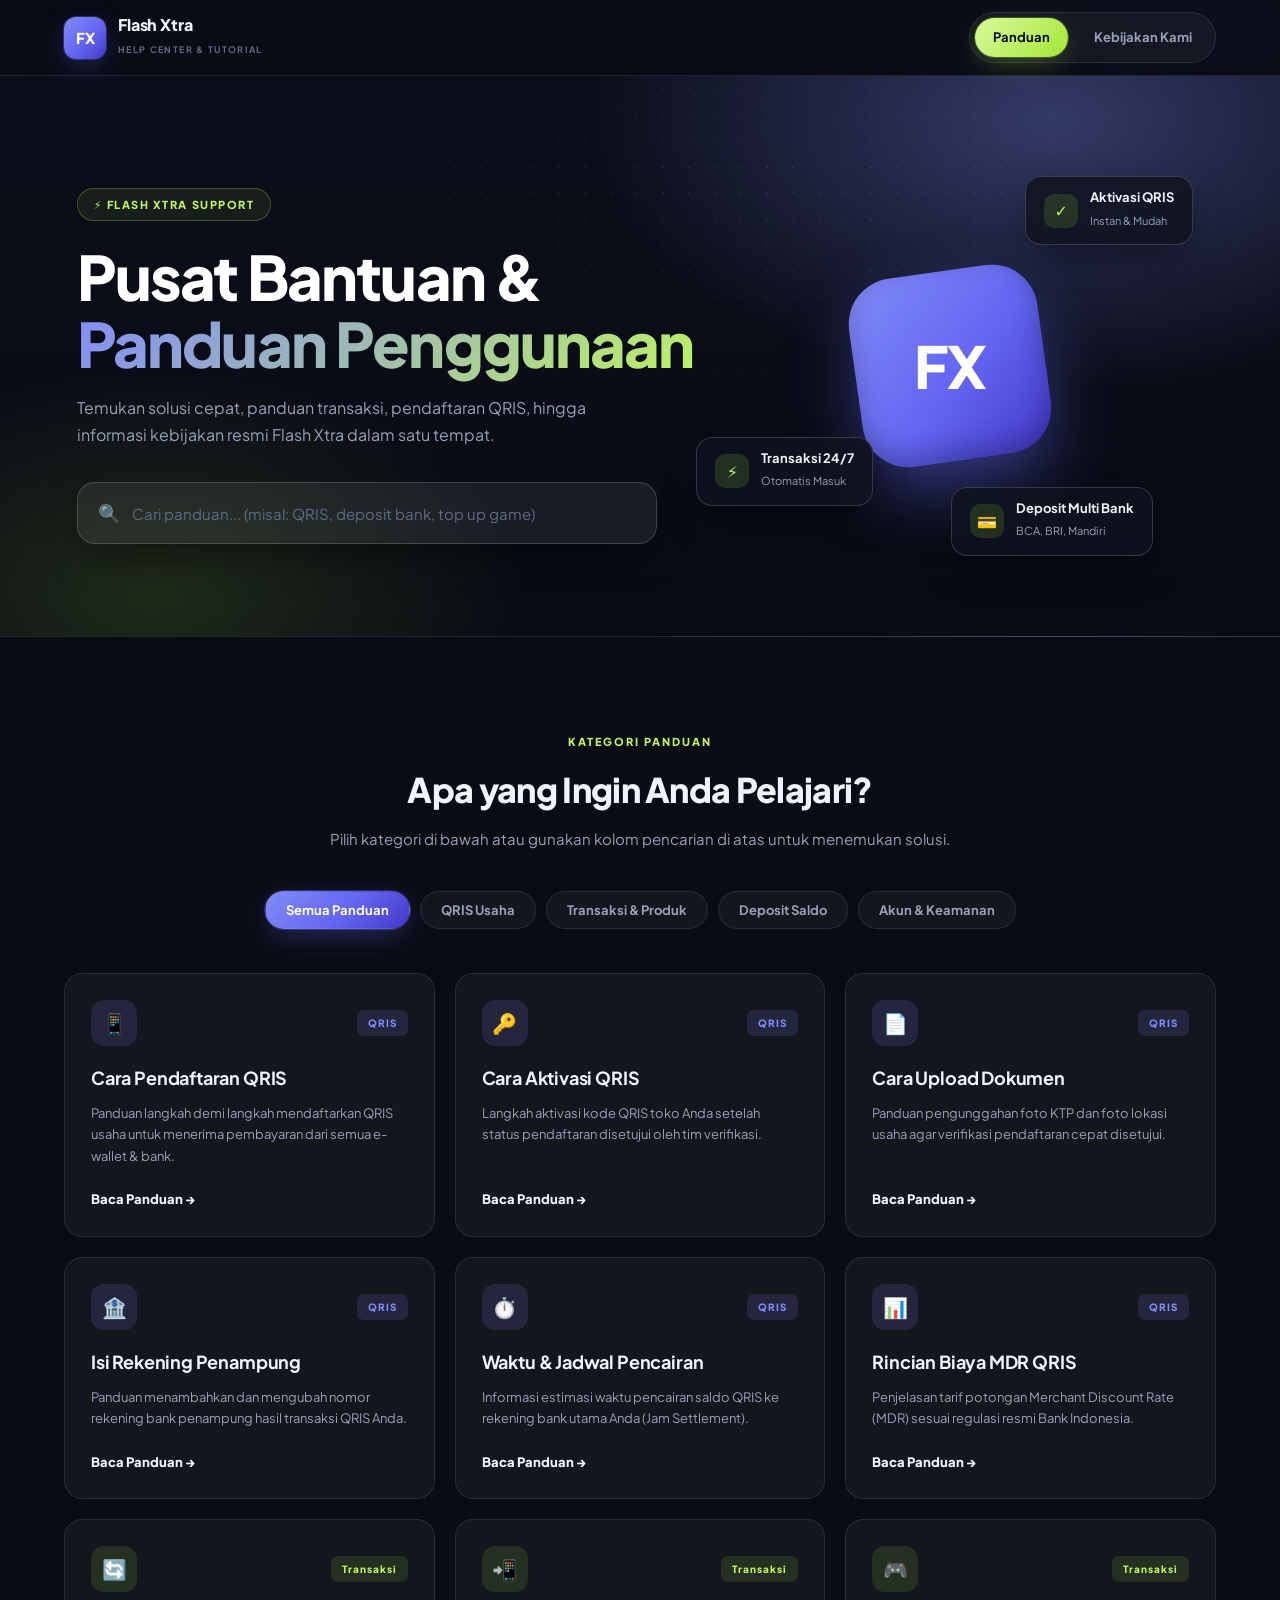
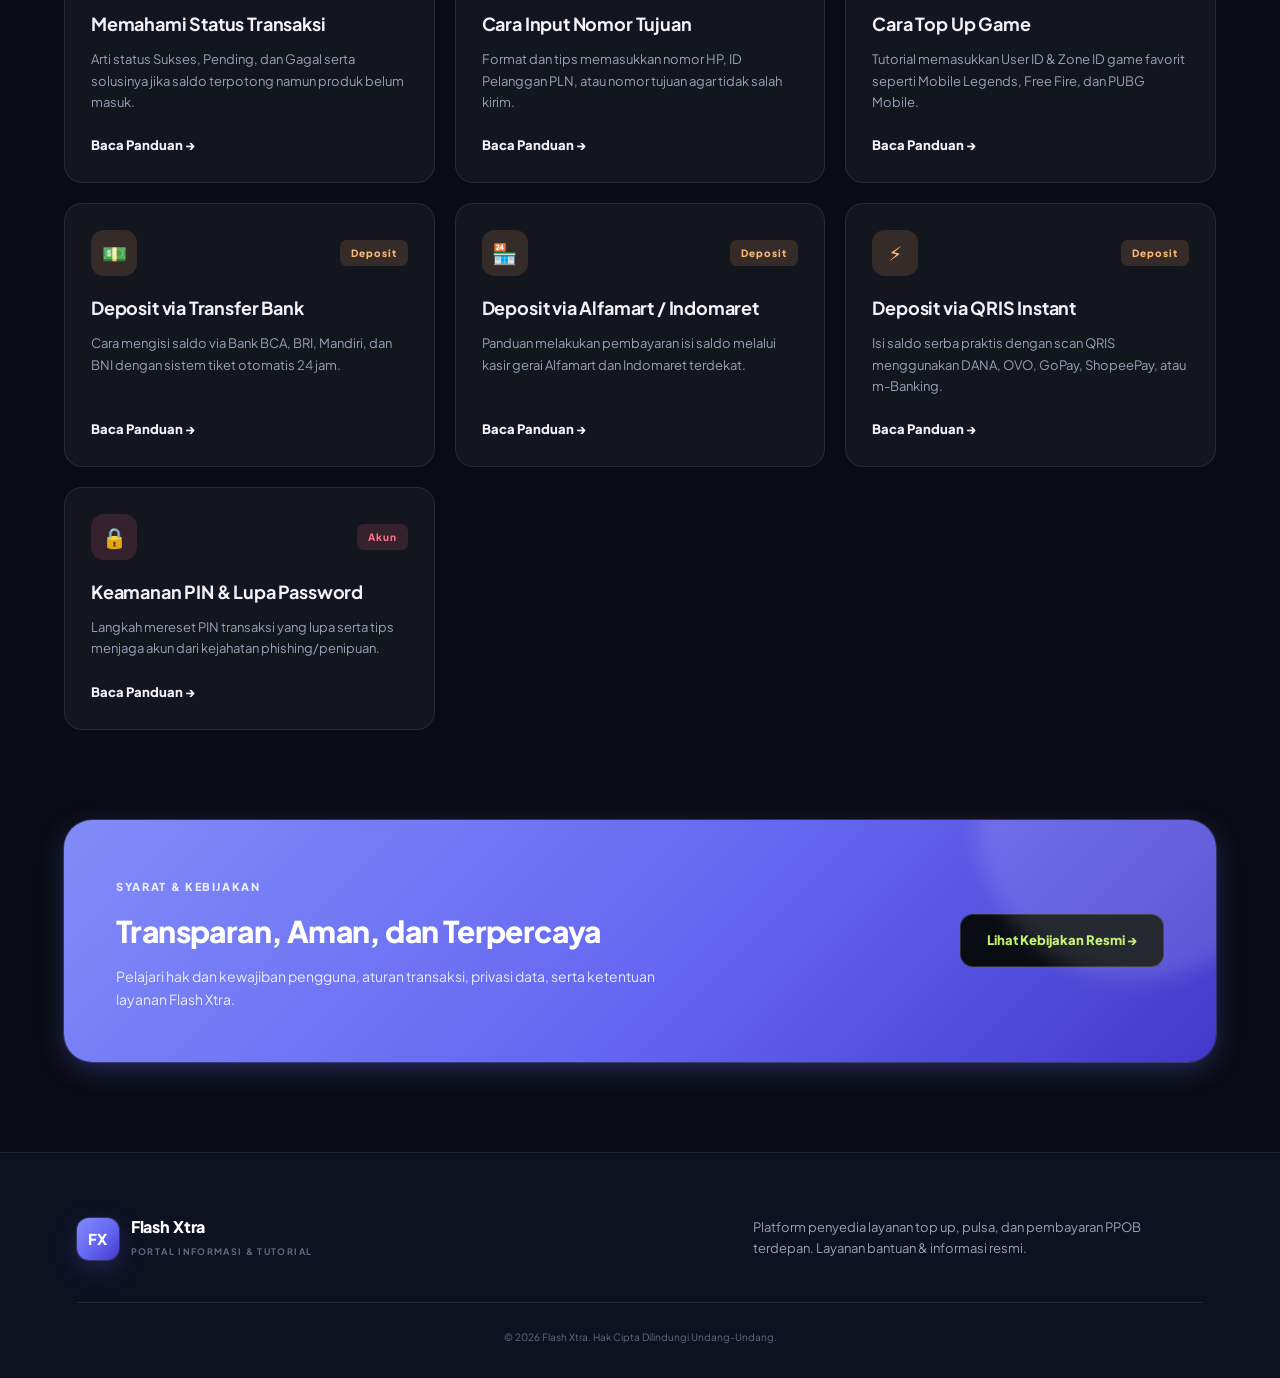
==== commit 942d43cf: "Add files via upload" ====
--- a/index.html
+++ b/index.html
@@ -15,7 +15,7 @@
     <!-- Header Navigation -->
     <header>
         <a class="brand" href="index.html">
-            <div class="brand-icon">⚡</div>
+            <div class="brand-icon">FX</div>
             <div class="brand-text">
                 <strong>Flash Xtra</strong>
                 <small>HELP CENTER & TUTORIAL</small>
--- a/style.css
+++ b/style.css
@@ -1,20 +1,56 @@
+/* =========================================================
+   Flash Xtra — Design System
+   Dark glassmorphism · indigo/lime accents · soft glow
+   ========================================================= */
+
 :root {
-    --primary: #1e52d8;
-    --primary-hover: #1440b3;
-    --primary-dark: #0a1b42;
-    --primary-light: #eff4ff;
-    --accent: #38bdf8;
-    --text-main: #0f172a;
-    --text-muted: #64748b;
-    --bg-main: #f8fafc;
-    --card-bg: #ffffff;
-    --border-color: #e2e8f0;
-    --shadow-sm: 0 2px 4px rgba(15, 23, 42, 0.04);
-    --shadow-md: 0 12px 24px -6px rgba(15, 23, 42, 0.08);
-    --shadow-lg: 0 20px 35px -10px rgba(14, 42, 110, 0.15);
-    --radius-sm: 10px;
-    --radius-md: 16px;
-    --radius-lg: 24px;
+    /* Base surface */
+    --bg-body: #0a0c14;
+    --bg-body-2: #0d1120;
+    --bg-elevated: #10131f;
+
+    /* Glass */
+    --glass-bg: rgba(255, 255, 255, 0.045);
+    --glass-bg-strong: rgba(255, 255, 255, 0.07);
+    --glass-border: rgba(255, 255, 255, 0.09);
+    --glass-border-strong: rgba(255, 255, 255, 0.16);
+
+    /* Text */
+    --text-main: #f1f3fb;
+    --text-muted: #98a1b8;
+    --text-dim: #626b85;
+
+    /* Accents */
+    --indigo: #818cf8;
+    --indigo-strong: #6366f1;
+    --lime: #bef264;
+    --lime-strong: #a3e635;
+    --orange: #fdba74;
+    --rose: #fb7185;
+    --cyan: #67e8f9;
+
+    /* Gradients */
+    --grad-primary: linear-gradient(135deg, #818cf8 0%, #6366f1 55%, #4338ca 100%);
+    --grad-lime: linear-gradient(135deg, #d9f99d 0%, #a3e635 100%);
+    --grad-hero: radial-gradient(60% 80% at 82% 8%, rgba(129, 140, 248, 0.35), transparent 60%),
+                 radial-gradient(45% 60% at 12% 92%, rgba(163, 230, 53, 0.14), transparent 65%),
+                 linear-gradient(180deg, #0b0e1a 0%, #090b14 100%);
+
+    /* Shadows / glow */
+    --shadow-sm: 0 2px 10px rgba(0, 0, 0, 0.25);
+    --shadow-md: 0 16px 40px -12px rgba(0, 0, 0, 0.55);
+    --shadow-lg: 0 30px 70px -20px rgba(0, 0, 0, 0.65);
+    --glow-indigo: 0 0 0 1px rgba(129, 140, 248, 0.25), 0 8px 30px -6px rgba(99, 102, 241, 0.45);
+    --glow-lime: 0 0 0 1px rgba(163, 230, 53, 0.25), 0 8px 30px -6px rgba(163, 230, 53, 0.35);
+
+    /* Radius */
+    --radius-sm: 12px;
+    --radius-md: 18px;
+    --radius-lg: 28px;
+    --radius-pill: 999px;
+
+    /* Motion */
+    --ease: cubic-bezier(0.22, 1, 0.36, 1);
 }
 
 * {
@@ -28,162 +64,210 @@
 }
 
 body {
-    background-color: var(--bg-main);
+    background: var(--bg-body);
+    background-image:
+        radial-gradient(1200px 600px at 100% -10%, rgba(129, 140, 248, 0.10), transparent 55%),
+        radial-gradient(900px 500px at -10% 30%, rgba(163, 230, 53, 0.06), transparent 55%);
+    background-attachment: fixed;
     color: var(--text-main);
     font-family: 'Plus Jakarta Sans', system-ui, -apple-system, BlinkMacSystemFont, 'Segoe UI', Roboto, sans-serif;
     line-height: 1.6;
     -webkit-font-smoothing: antialiased;
-}
-
-a {
-    text-decoration: none;
-    color: inherit;
-}
-
-/* Header & Nav */
+    min-height: 100vh;
+}
+
+a { text-decoration: none; color: inherit; }
+::selection { background: rgba(163, 230, 53, 0.3); color: #fff; }
+
+/* Scrollbar */
+::-webkit-scrollbar { width: 10px; }
+::-webkit-scrollbar-track { background: transparent; }
+::-webkit-scrollbar-thumb { background: rgba(255,255,255,0.12); border-radius: 99px; border: 2px solid transparent; background-clip: content-box; }
+::-webkit-scrollbar-thumb:hover { background: rgba(255,255,255,0.2); background-clip: content-box; }
+
+/* =========================================================
+   Header & Nav
+   ========================================================= */
 header {
     height: 76px;
     padding: 0 max(5vw, 24px);
     display: flex;
     align-items: center;
     justify-content: space-between;
-    background: rgba(255, 255, 255, 0.95);
-    backdrop-filter: blur(10px);
+    background: rgba(10, 12, 20, 0.65);
+    backdrop-filter: blur(18px) saturate(140%);
+    -webkit-backdrop-filter: blur(18px) saturate(140%);
     position: sticky;
     top: 0;
     z-index: 100;
-    border-bottom: 1px solid var(--border-color);
+    border-bottom: 1px solid var(--glass-border);
 }
 
 .brand {
     display: flex;
     align-items: center;
     gap: 12px;
-}
+    transition: opacity 0.2s var(--ease);
+}
+.brand:hover { opacity: 0.85; }
 
 .brand-icon {
     width: 42px;
     height: 42px;
     border-radius: 12px;
-    background: linear-gradient(135deg, var(--primary), var(--primary-dark));
+    background: var(--grad-primary);
     color: #ffffff;
     font-weight: 800;
-    font-size: 16px;
+    font-size: 15px;
     display: grid;
     place-items: center;
-    box-shadow: 0 6px 16px rgba(30, 82, 216, 0.3);
+    box-shadow: var(--glow-indigo);
+    position: relative;
+    overflow: hidden;
 }
 
 .brand-text strong {
     font-size: 16px;
     font-weight: 800;
-    color: var(--primary-dark);
+    color: var(--text-main);
     line-height: 1.2;
     display: block;
+    letter-spacing: -0.01em;
 }
 
 .brand-text small {
     font-size: 9px;
     font-weight: 700;
     letter-spacing: 0.15em;
+    color: var(--text-dim);
+}
+
+nav {
+    display: flex;
+    align-items: center;
+    gap: 8px;
+    background: var(--glass-bg);
+    border: 1px solid var(--glass-border);
+    padding: 5px;
+    border-radius: var(--radius-pill);
+}
+
+.nav-link {
+    font-size: 13px;
+    font-weight: 700;
     color: var(--text-muted);
-}
-
-nav {
-    display: flex;
-    align-items: center;
-    gap: 24px;
-}
-
-.nav-link {
-    font-size: 14px;
-    font-weight: 600;
-    color: var(--text-muted);
-    transition: color 0.2s ease;
-}
-
-.nav-link:hover, .nav-link.active {
-    color: var(--primary);
+    padding: 9px 18px;
+    border-radius: var(--radius-pill);
+    transition: all 0.25s var(--ease);
+}
+
+.nav-link:hover { color: var(--text-main); background: rgba(255,255,255,0.05); }
+.nav-link.active {
+    color: #0a0c14;
+    background: var(--grad-lime);
+    box-shadow: var(--glow-lime);
 }
 
 .btn-contact {
-    background: var(--primary-light);
-    color: var(--primary);
+    background: var(--glass-bg-strong);
+    color: var(--text-main);
+    border: 1px solid var(--glass-border-strong);
     padding: 9px 18px;
     border-radius: 99px;
     font-size: 13px;
     font-weight: 700;
     transition: all 0.2s ease;
 }
-
-.btn-contact:hover {
-    background: var(--primary);
-    color: #ffffff;
-}
-
-/* Hero Section */
+.btn-contact:hover { background: var(--indigo-strong); border-color: var(--indigo-strong); }
+
+/* =========================================================
+   Hero Section
+   ========================================================= */
 .hero {
-    min-height: 520px;
-    padding: 70px max(6vw, 24px);
+    min-height: 560px;
+    padding: 90px max(6vw, 24px) 70px;
     display: grid;
     grid-template-columns: 1.1fr 0.9fr;
     align-items: center;
-    background: radial-gradient(circle at 85% 30%, #2b62ed, #163eab 35%, #081536 75%);
+    background: var(--grad-hero);
     color: #ffffff;
     position: relative;
     overflow: hidden;
-}
+    border-bottom: 1px solid var(--glass-border);
+}
+
+.hero::before {
+    content: "";
+    position: absolute;
+    inset: 0;
+    background-image: radial-gradient(rgba(255,255,255,0.06) 1px, transparent 1px);
+    background-size: 26px 26px;
+    mask-image: radial-gradient(ellipse 80% 60% at 60% 20%, black 10%, transparent 70%);
+    pointer-events: none;
+}
+
+.hero-content { position: relative; z-index: 2; animation: fadeUp 0.7s var(--ease) both; }
 
 .pill {
-    display: inline-block;
+    display: inline-flex;
+    align-items: center;
+    gap: 8px;
     font-size: 11px;
     font-weight: 800;
-    letter-spacing: 0.15em;
-    color: #93c5fd;
-    border: 1px solid rgba(255, 255, 255, 0.2);
-    padding: 6px 14px;
+    letter-spacing: 0.14em;
+    color: var(--lime);
+    border: 1px solid rgba(163, 230, 53, 0.3);
+    padding: 7px 16px;
     border-radius: 99px;
-    background: rgba(255, 255, 255, 0.08);
+    background: rgba(163, 230, 53, 0.08);
     backdrop-filter: blur(6px);
-    margin-bottom: 20px;
+    margin-bottom: 22px;
 }
 
 .hero h1 {
-    font-size: clamp(38px, 4.8vw, 62px);
-    line-height: 1.1;
+    font-size: clamp(38px, 4.8vw, 64px);
+    line-height: 1.08;
     font-weight: 800;
     letter-spacing: -0.03em;
-    margin-bottom: 16px;
+    margin-bottom: 18px;
 }
 
 .hero h1 em {
     font-style: normal;
-    color: #93c5fd;
+    background: linear-gradient(135deg, var(--indigo) 0%, var(--lime) 100%);
+    -webkit-background-clip: text;
+    background-clip: text;
+    color: transparent;
 }
 
 .hero p {
-    color: #cbd5e1;
+    color: var(--text-muted);
     font-size: 16px;
-    line-height: 1.6;
+    line-height: 1.7;
     max-width: 560px;
 }
 
 .search-box {
     height: 62px;
     max-width: 580px;
-    background: #ffffff;
-    border-radius: 16px;
+    background: var(--glass-bg-strong);
+    border: 1px solid var(--glass-border-strong);
+    backdrop-filter: blur(20px);
+    border-radius: 18px;
     display: flex;
     align-items: center;
     padding: 0 20px;
-    margin-top: 32px;
-    box-shadow: 0 20px 40px rgba(0, 0, 0, 0.25);
-}
-
-.search-icon {
-    font-size: 20px;
-    margin-right: 12px;
-}
+    margin-top: 34px;
+    box-shadow: var(--shadow-md);
+    transition: all 0.25s var(--ease);
+}
+
+.search-box:focus-within {
+    border-color: rgba(129, 140, 248, 0.6);
+    box-shadow: var(--glow-indigo);
+}
+
+.search-icon { font-size: 18px; margin-right: 12px; opacity: 0.7; }
 
 .search-box input {
     border: 0;
@@ -194,13 +278,15 @@
     font-family: inherit;
     color: var(--text-main);
 }
+.search-box input::placeholder { color: var(--text-dim); }
 
 /* Floating Badges */
 .hero-visual {
-    height: 380px;
+    height: 400px;
     position: relative;
     display: grid;
     place-items: center;
+    z-index: 2;
 }
 
 .orb-container {
@@ -212,64 +298,83 @@
 }
 
 .main-orb {
-    width: 200px;
-    height: 200px;
-    border-radius: 50px;
-    background: linear-gradient(145deg, #ffffff, #c7d2fe);
+    width: 190px;
+    height: 190px;
+    border-radius: 46px;
+    background: var(--grad-primary);
     display: grid;
     place-items: center;
-    transform: rotate(-10deg);
-    box-shadow: 0 30px 60px rgba(0, 0, 0, 0.3), inset 0 -10px 20px rgba(99, 102, 241, 0.4);
+    transform: rotate(-8deg);
+    box-shadow: 0 30px 70px -10px rgba(99, 102, 241, 0.55), inset 0 -10px 26px rgba(0,0,0,0.25);
+    animation: floatOrb 6s ease-in-out infinite;
 }
 
 .main-orb span {
-    font-size: 64px;
-    font-weight: 800;
-    color: var(--primary);
-    transform: rotate(10deg);
-    text-shadow: 0 6px 0 #ffffff;
+    font-size: 58px;
+    font-weight: 800;
+    color: #ffffff;
+    transform: rotate(8deg);
+    letter-spacing: -0.02em;
 }
 
 .float-card {
     position: absolute;
-    background: rgba(255, 255, 255, 0.95);
-    color: var(--text-main);
-    padding: 12px 18px;
-    border-radius: 14px;
+    background: rgba(16, 19, 31, 0.85);
+    border: 1px solid var(--glass-border-strong);
+    backdrop-filter: blur(14px);
+    color: var(--text-main);
+    padding: 13px 18px;
+    border-radius: 16px;
     display: flex;
     align-items: center;
     gap: 12px;
-    box-shadow: 0 16px 32px rgba(0, 0, 0, 0.2);
+    box-shadow: var(--shadow-md);
+    animation: floatCard 5s ease-in-out infinite;
 }
 
 .float-card .badge-icon {
-    width: 32px;
-    height: 32px;
-    border-radius: 8px;
-    background: var(--primary-light);
-    color: var(--primary);
+    width: 34px;
+    height: 34px;
+    border-radius: 10px;
+    background: rgba(163, 230, 53, 0.14);
+    color: var(--lime);
     display: grid;
     place-items: center;
     font-weight: 800;
 }
 
-.float-card strong { font-size: 13px; line-height: 1.2; display: block; }
+.float-card strong { font-size: 13px; line-height: 1.2; display: block; color: var(--text-main); }
 .float-card small { font-size: 11px; color: var(--text-muted); }
 
-.f1 { top: 20px; right: 20px; }
-.f2 { bottom: 50px; left: 10px; }
-.f3 { bottom: 10px; right: 40px; }
-
-/* Content Section */
+.f1 { top: 10px; right: 10px; animation-delay: 0s; }
+.f2 { bottom: 60px; left: 0px; animation-delay: 1.2s; }
+.f3 { bottom: 10px; right: 50px; animation-delay: 2.4s; }
+
+@keyframes floatOrb {
+    0%, 100% { transform: rotate(-8deg) translateY(0); }
+    50% { transform: rotate(-8deg) translateY(-14px); }
+}
+@keyframes floatCard {
+    0%, 100% { transform: translateY(0); }
+    50% { transform: translateY(-10px); }
+}
+@keyframes fadeUp {
+    from { opacity: 0; transform: translateY(18px); }
+    to { opacity: 1; transform: translateY(0); }
+}
+
+/* =========================================================
+   Content Section
+   ========================================================= */
 main#panduan {
     max-width: 1200px;
     margin: auto;
-    padding: 80px 24px;
-}
-
-.intro { text-align: center; max-width: 600px; margin: 0 auto 36px; }
-.eyebrow { font-size: 11px; font-weight: 800; letter-spacing: 0.18em; color: var(--primary); }
-.intro h2 { font-size: 32px; font-weight: 800; color: var(--primary-dark); margin: 8px 0; }
+    padding: 90px 24px;
+}
+
+.intro { text-align: center; max-width: 620px; margin: 0 auto 40px; }
+.eyebrow { font-size: 11px; font-weight: 800; letter-spacing: 0.18em; color: var(--lime); }
+.intro h2 { font-size: 34px; font-weight: 800; color: var(--text-main); margin: 10px 0; letter-spacing: -0.02em; }
 .intro p { color: var(--text-muted); font-size: 15px; }
 
 /* Filter Buttons */
@@ -278,12 +383,12 @@
     justify-content: center;
     flex-wrap: wrap;
     gap: 10px;
-    margin-bottom: 40px;
+    margin-bottom: 44px;
 }
 
 .filter-btn {
-    border: 1px solid var(--border-color);
-    background: #ffffff;
+    border: 1px solid var(--glass-border);
+    background: var(--glass-bg);
     border-radius: 99px;
     padding: 10px 20px;
     cursor: pointer;
@@ -291,15 +396,15 @@
     font-size: 13px;
     font-weight: 700;
     color: var(--text-muted);
-    transition: all 0.2s ease;
-}
-
-.filter-btn:hover { border-color: var(--primary); color: var(--primary); }
+    transition: all 0.22s var(--ease);
+}
+
+.filter-btn:hover { border-color: rgba(129,140,248,0.5); color: var(--text-main); transform: translateY(-1px); }
 .filter-btn.active {
-    background: var(--primary);
+    background: var(--grad-primary);
     color: #ffffff;
-    border-color: var(--primary);
-    box-shadow: 0 6px 16px rgba(30, 82, 216, 0.25);
+    border-color: transparent;
+    box-shadow: var(--glow-indigo);
 }
 
 /* Cards Grid */
@@ -310,131 +415,259 @@
 }
 
 .guide-card {
-    background: var(--card-bg);
-    border: 1px solid var(--border-color);
+    background: var(--glass-bg);
+    border: 1px solid var(--glass-border);
+    backdrop-filter: blur(10px);
     border-radius: var(--radius-md);
     padding: 26px;
     display: flex;
     flex-direction: column;
-    transition: all 0.25s ease;
+    transition: all 0.3s var(--ease);
+    position: relative;
+    overflow: hidden;
+}
+
+.guide-card::before {
+    content: "";
+    position: absolute;
+    inset: 0;
+    background: linear-gradient(140deg, rgba(129,140,248,0.08), transparent 50%);
+    opacity: 0;
+    transition: opacity 0.3s var(--ease);
+    pointer-events: none;
 }
 
 .guide-card:hover {
-    transform: translateY(-4px);
+    transform: translateY(-5px);
     box-shadow: var(--shadow-lg);
-    border-color: #cbd5e1;
-}
+    border-color: var(--glass-border-strong);
+    background: var(--glass-bg-strong);
+}
+.guide-card:hover::before { opacity: 1; }
 
 .card-header {
     display: flex;
     justify-content: space-between;
     align-items: center;
-    margin-bottom: 16px;
+    margin-bottom: 18px;
 }
 
 .guide-icon {
-    width: 44px;
-    height: 44px;
-    border-radius: 12px;
-    background: var(--primary-light);
+    width: 46px;
+    height: 46px;
+    border-radius: 13px;
+    background: rgba(129, 140, 248, 0.12);
     display: grid;
     place-items: center;
     font-size: 20px;
-}
+    transition: transform 0.3s var(--ease);
+}
+.guide-card:hover .guide-icon { transform: scale(1.08) rotate(-4deg); }
 
 .category-tag {
     font-size: 10px;
     font-weight: 800;
-    letter-spacing: 0.12em;
-    color: var(--primary);
-    background: var(--primary-light);
-    padding: 4px 10px;
-    border-radius: 6px;
-}
-
-.guide-card h3 { font-size: 18px; font-weight: 700; color: var(--primary-dark); margin-bottom: 10px; }
-.guide-card p { font-size: 13px; color: var(--text-muted); line-height: 1.6; margin-bottom: 20px; flex-grow: 1; }
-.card-link { font-size: 13px; font-weight: 800; color: var(--primary); }
+    letter-spacing: 0.1em;
+    color: var(--indigo);
+    background: rgba(129, 140, 248, 0.12);
+    padding: 5px 11px;
+    border-radius: 7px;
+}
+
+/* Category color coding */
+.guide-card[data-group="QRIS"] .guide-icon,
+.guide-card[data-group="QRIS"] .category-tag { color: var(--indigo); background: rgba(129, 140, 248, 0.14); }
+.guide-card[data-group="Transaksi"] .guide-icon,
+.guide-card[data-group="Transaksi"] .category-tag { color: var(--lime); background: rgba(163, 230, 53, 0.12); }
+.guide-card[data-group="Deposit"] .guide-icon,
+.guide-card[data-group="Deposit"] .category-tag { color: var(--orange); background: rgba(253, 186, 116, 0.14); }
+.guide-card[data-group="Akun"] .guide-icon,
+.guide-card[data-group="Akun"] .category-tag { color: var(--rose); background: rgba(251, 113, 133, 0.14); }
+
+.guide-card h3 { font-size: 18px; font-weight: 700; color: var(--text-main); margin-bottom: 10px; letter-spacing: -0.01em; }
+.guide-card p { font-size: 13px; color: var(--text-muted); line-height: 1.65; margin-bottom: 22px; flex-grow: 1; }
+.card-link {
+    font-size: 13px;
+    font-weight: 800;
+    color: var(--text-main);
+    display: inline-flex;
+    align-items: center;
+    gap: 6px;
+    width: fit-content;
+    transition: gap 0.2s var(--ease), color 0.2s var(--ease);
+}
+.guide-card:hover .card-link { gap: 10px; color: var(--lime); }
 
 .hidden { display: none !important; }
+
+/* Scroll reveal */
+.reveal { opacity: 0; transform: translateY(16px); transition: opacity 0.5s var(--ease), transform 0.5s var(--ease); }
+.reveal.is-visible { opacity: 1; transform: translateY(0); }
 
 /* Empty Search */
 .empty-state {
     display: none;
     text-align: center;
-    padding: 60px 20px;
-    background: #ffffff;
+    padding: 70px 20px;
+    background: var(--glass-bg);
     border-radius: var(--radius-md);
-    border: 1px dashed var(--border-color);
+    border: 1px dashed var(--glass-border-strong);
     margin-top: 20px;
 }
 
-.empty-icon { font-size: 40px; margin-bottom: 10px; }
+.empty-icon { font-size: 40px; margin-bottom: 12px; opacity: 0.8; }
+.empty-state h3 { color: var(--text-main); margin-bottom: 6px; }
+.empty-state p { color: var(--text-muted); font-size: 14px; }
 
 /* Banner CTA */
 .policy-cta {
-    margin-top: 80px;
+    margin-top: 90px;
     border-radius: var(--radius-lg);
-    padding: 48px;
-    background: linear-gradient(135deg, var(--primary-dark), #174eb8);
+    padding: 52px;
+    background: var(--grad-primary);
     color: #ffffff;
     display: flex;
     align-items: center;
     justify-content: space-between;
     gap: 30px;
-}
-
-.eyebrow-light { font-size: 11px; font-weight: 800; letter-spacing: 0.15em; color: #93c5fd; }
-.cta-text h2 { font-size: 28px; font-weight: 800; margin: 8px 0; }
-.cta-text p { color: #cbd5e1; font-size: 14px; max-width: 580px; }
+    position: relative;
+    overflow: hidden;
+    box-shadow: var(--glow-indigo);
+}
+
+.policy-cta::after {
+    content: "";
+    position: absolute;
+    width: 320px;
+    height: 320px;
+    border-radius: 50%;
+    background: rgba(255,255,255,0.12);
+    top: -160px;
+    right: -80px;
+    filter: blur(10px);
+}
+
+.eyebrow-light { font-size: 11px; font-weight: 800; letter-spacing: 0.15em; color: rgba(255,255,255,0.85); position: relative; }
+.cta-text h2 { font-size: 30px; font-weight: 800; margin: 10px 0; position: relative; letter-spacing: -0.02em; }
+.cta-text p { color: rgba(255,255,255,0.85); font-size: 14px; max-width: 580px; position: relative; }
 
 .btn-white {
     white-space: nowrap;
-    background: #ffffff;
-    color: var(--primary-dark);
-    padding: 14px 24px;
-    border-radius: 12px;
+    background: #0a0c14;
+    color: var(--lime);
+    padding: 15px 26px;
+    border-radius: 13px;
     font-weight: 800;
     font-size: 13px;
-}
-
-/* Documentation Pages */
-.docs-container { max-width: 920px; margin: auto; padding: 60px 24px 100px; }
-.back-link { font-size: 13px; font-weight: 800; color: var(--primary); margin-bottom: 24px; display: inline-block; }
-.docs-header h1 { font-size: 42px; font-weight: 800; color: var(--primary-dark); margin-bottom: 12px; }
-.lead-text { font-size: 16px; color: var(--text-muted); line-height: 1.7; }
-
-.doc-group { margin-top: 60px; }
-.doc-group-title { font-size: 26px; font-weight: 800; color: var(--primary-dark); margin-bottom: 20px; border-bottom: 2px solid var(--border-color); padding-bottom: 8px; }
-.doc-card { background: #ffffff; border: 1px solid var(--border-color); border-radius: var(--radius-md); padding: 32px; margin-bottom: 24px; scroll-margin-top: 96px; }
-.doc-card h3 { font-size: 22px; font-weight: 800; color: var(--primary-dark); margin-bottom: 12px; }
-.doc-card p, .doc-card ul, .doc-card ol { color: #475569; font-size: 14px; line-height: 1.8; margin-bottom: 12px; }
+    position: relative;
+    border: 1px solid rgba(255,255,255,0.15);
+    transition: all 0.25s var(--ease);
+}
+.btn-white:hover { transform: translateY(-2px); box-shadow: 0 14px 30px rgba(0,0,0,0.35); }
+
+/* =========================================================
+   Documentation Pages
+   ========================================================= */
+.docs-container { max-width: 920px; margin: auto; padding: 60px 24px 110px; }
+.back-link {
+    font-size: 13px;
+    font-weight: 800;
+    color: var(--text-muted);
+    margin-bottom: 28px;
+    display: inline-flex;
+    align-items: center;
+    gap: 6px;
+    padding: 8px 16px 8px 12px;
+    border: 1px solid var(--glass-border);
+    border-radius: 99px;
+    background: var(--glass-bg);
+    transition: all 0.2s var(--ease);
+}
+.back-link:hover { color: var(--text-main); border-color: var(--glass-border-strong); transform: translateX(-2px); }
+
+.docs-header h1 { font-size: 44px; font-weight: 800; color: var(--text-main); margin-bottom: 14px; letter-spacing: -0.03em; }
+.docs-header h2 { font-size: 26px; font-weight: 800; color: var(--text-main); margin-bottom: 14px; letter-spacing: -0.02em; }
+.lead-text { font-size: 16px; color: var(--text-muted); line-height: 1.75; }
+
+.doc-group { margin-top: 64px; }
+.doc-group-title {
+    font-size: 24px;
+    font-weight: 800;
+    color: var(--text-main);
+    margin-bottom: 22px;
+    padding-bottom: 14px;
+    border-bottom: 1px solid var(--glass-border);
+    letter-spacing: -0.01em;
+    display: flex;
+    align-items: center;
+    gap: 10px;
+}
+
+.doc-card {
+    background: var(--glass-bg);
+    border: 1px solid var(--glass-border);
+    backdrop-filter: blur(10px);
+    border-radius: var(--radius-md);
+    padding: 32px;
+    margin-bottom: 22px;
+    scroll-margin-top: 96px;
+    transition: border-color 0.25s var(--ease), background 0.25s var(--ease);
+}
+.doc-card:hover { border-color: var(--glass-border-strong); background: var(--glass-bg-strong); }
+.doc-card:target { border-color: rgba(163, 230, 53, 0.4); box-shadow: var(--glow-lime); }
+
+.doc-card h2, .doc-card h3 { font-size: 21px; font-weight: 800; color: var(--text-main); margin-bottom: 14px; letter-spacing: -0.01em; }
+.doc-card p, .doc-card ul, .doc-card ol { color: var(--text-muted); font-size: 14px; line-height: 1.85; margin-bottom: 12px; }
 .doc-card ul, .doc-card ol { margin-left: 20px; }
-.note-box { background: var(--primary-light); border-left: 4px solid var(--primary); padding: 14px 18px; border-radius: 6px; margin-top: 16px; font-size: 13px; color: var(--primary-dark); }
-
-/* Footer */
-footer { background: #060e20; color: #ffffff; padding: 60px max(6vw, 24px) 30px; }
-.footer-container { max-width: 1200px; margin: auto; display: flex; justify-content: space-between; flex-wrap: wrap; gap: 30px; padding-bottom: 40px; border-bottom: 1px solid rgba(255, 255, 255, 0.1); }
+.doc-card li { margin-bottom: 4px; }
+.doc-card strong { color: var(--text-main); font-weight: 700; }
+.doc-card h4 {
+    font-size: 15px;
+    font-weight: 800;
+    color: var(--lime);
+    margin: 20px 0 8px;
+    letter-spacing: -0.01em;
+}
+.doc-card h4:first-child { margin-top: 0; }
+
+.note-box {
+    background: rgba(129, 140, 248, 0.09);
+    border-left: 3px solid var(--indigo);
+    padding: 14px 18px;
+    border-radius: 10px;
+    margin-top: 16px;
+    font-size: 13px;
+    color: var(--text-main);
+}
+
+/* =========================================================
+   Footer
+   ========================================================= */
+footer { background: var(--bg-body-2); color: #ffffff; padding: 64px max(6vw, 24px) 32px; border-top: 1px solid var(--glass-border); }
+.footer-container { max-width: 1200px; margin: auto; display: flex; justify-content: space-between; flex-wrap: wrap; gap: 30px; padding-bottom: 40px; border-bottom: 1px solid var(--glass-border); }
 .footer-brand { display: flex; align-items: center; gap: 12px; }
 .footer-brand .brand-text strong { color: #ffffff; }
-.footer-brand .brand-text small { color: #94a3b8; }
-.footer-desc { color: #94a3b8; font-size: 13px; max-width: 450px; }
-.footer-bottom { max-width: 1200px; margin: 20px auto 0; text-align: center; color: #64748b; font-size: 12px; }
-
-/* Responsive Mobile */
+.footer-brand .brand-text small { color: var(--text-dim); }
+.footer-desc { color: var(--text-muted); font-size: 13px; max-width: 450px; }
+.footer-bottom { max-width: 1200px; margin: 24px auto 0; text-align: center; color: var(--text-dim); font-size: 12px; }
+
+/* =========================================================
+   Responsive
+   ========================================================= */
 @media (max-width: 900px) {
-    .hero { grid-template-columns: 1fr; padding-top: 50px; padding-bottom: 50px; }
+    .hero { grid-template-columns: 1fr; padding-top: 56px; padding-bottom: 56px; }
     .hero-visual { display: none; }
-    .policy-cta { flex-direction: column; align-items: flex-start; padding: 32px; }
+    .policy-cta { flex-direction: column; align-items: flex-start; padding: 34px; }
     .btn-white { width: 100%; text-align: center; }
 }
 
 @media (max-width: 600px) {
     nav { display: none; }
-    .hero h1 { font-size: 34px; }
+    .hero h1 { font-size: 36px; }
+    main#panduan { padding: 60px 20px; }
     .filters { justify-content: flex-start; overflow-x: auto; padding-bottom: 10px; }
     .filter-btn { white-space: nowrap; }
     .cards-grid { grid-template-columns: 1fr; }
     .docs-header h1 { font-size: 32px; }
-    .doc-card { padding: 20px; }
-}+    .doc-card { padding: 22px; }
+}
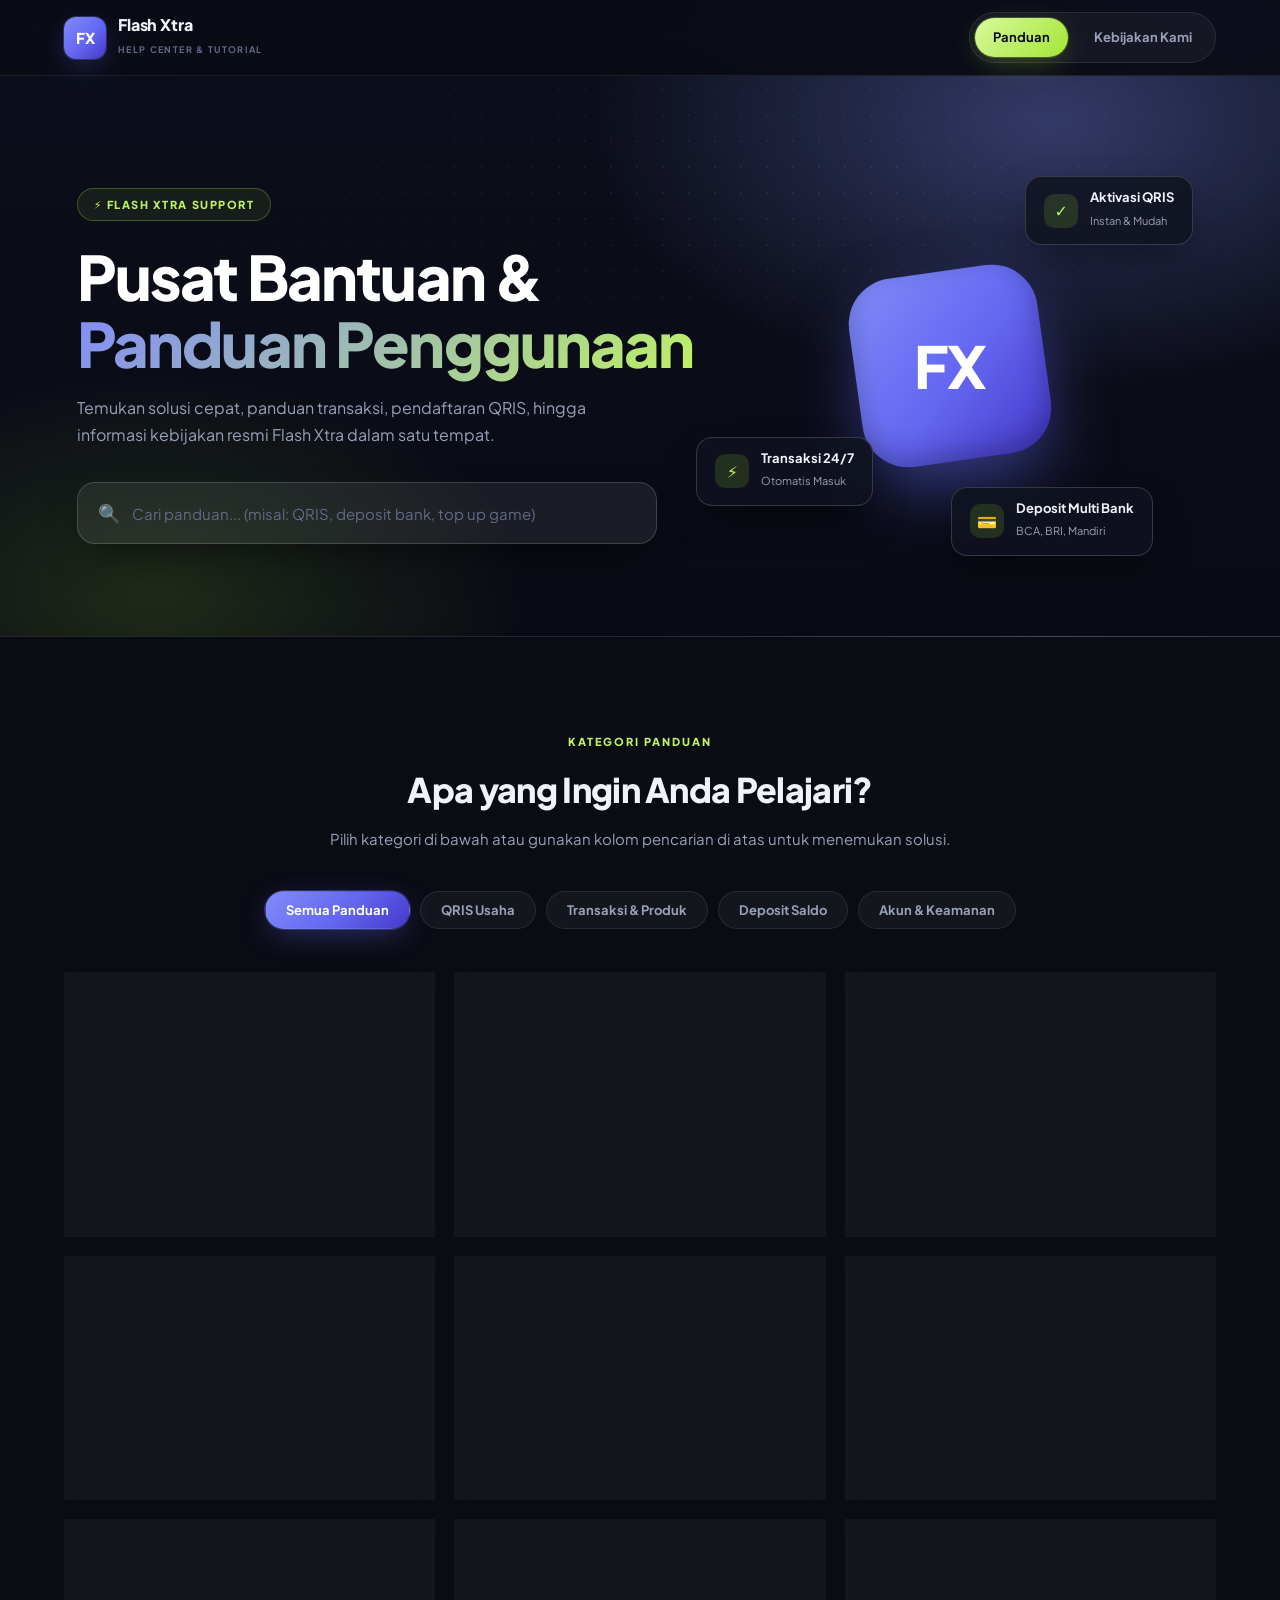
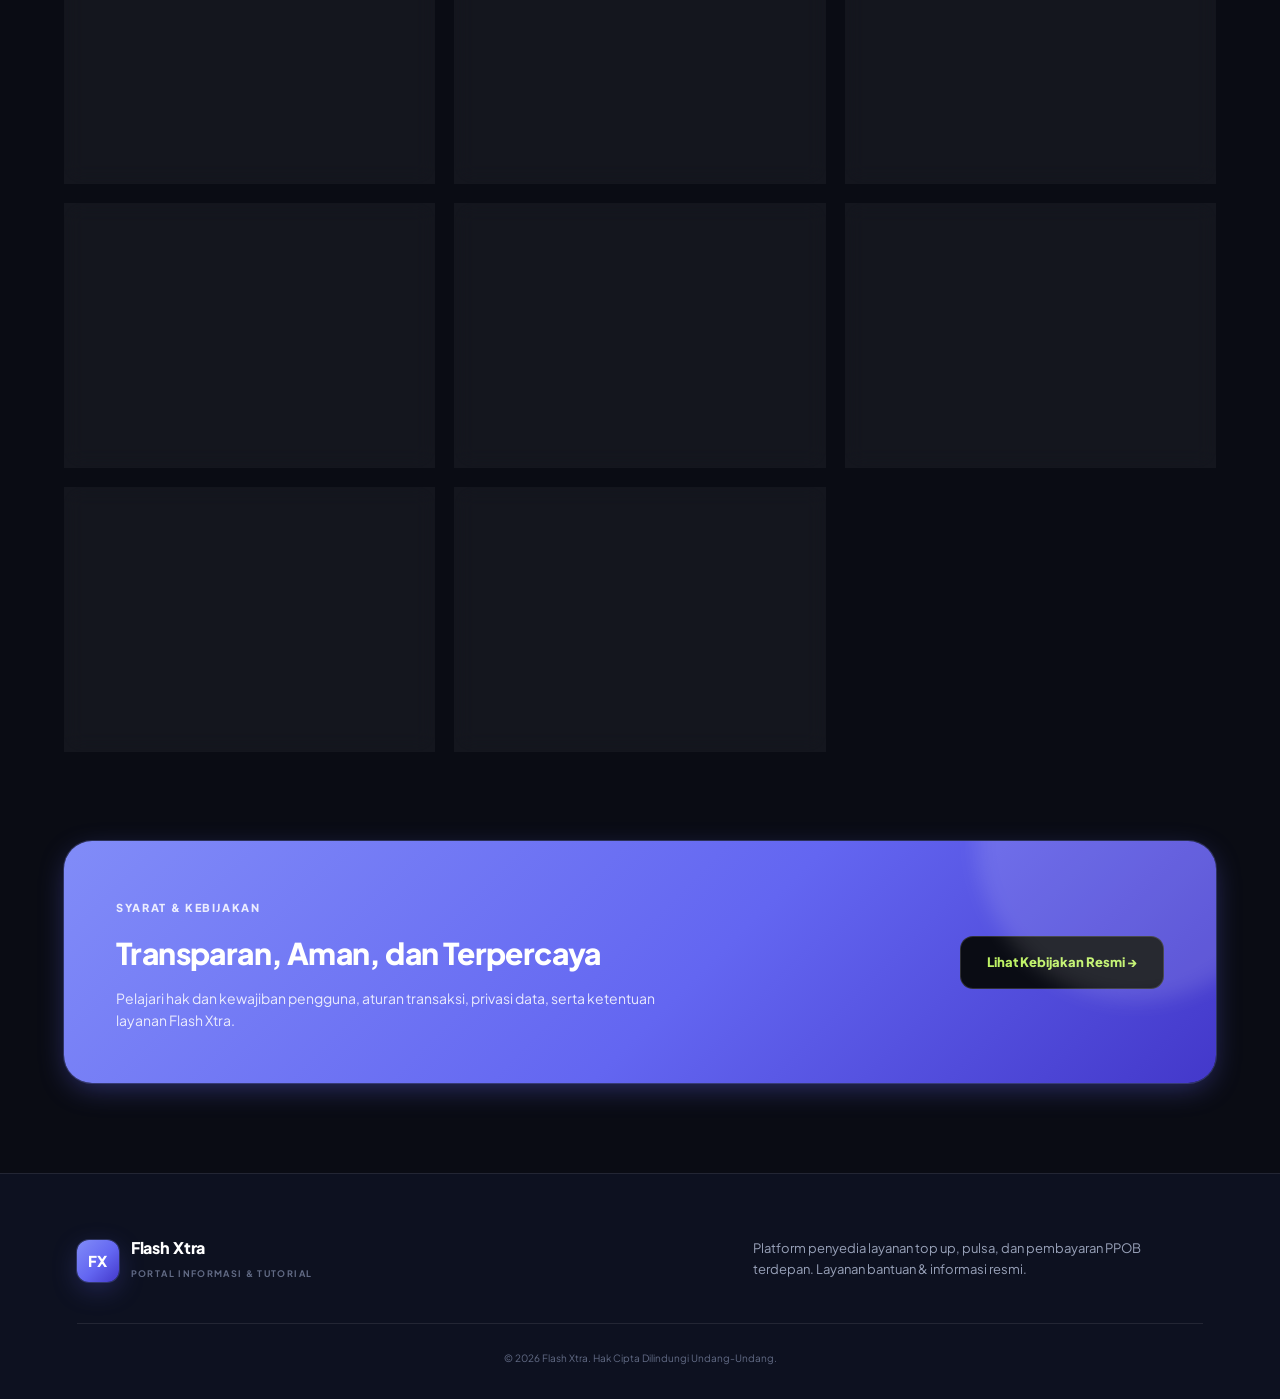
==== commit 761dc7ba: "Add files via upload" ====
--- a/index.html
+++ b/index.html
@@ -183,6 +183,16 @@
             </article>
 
             <!-- Deposit Category -->
+            <article class="guide-card" data-group="Transaksi" data-search="telkomsel zona paket nelpon pamasuka pama non pama nasional area regional">
+                <div class="card-header">
+                    <div class="guide-icon">📶</div>
+                    <span class="category-tag">Transaksi</span>
+                </div>
+                <h3>Zona Paket Nelpon Telkomsel</h3>
+                <p>Penjelasan pembagian wilayah Pamasuka, Pama, dan Paket Nasional untuk produk paket nelpon, SMS, dan internet Telkomsel.</p>
+                <a href="panduan.html#zona-paket-nelpon-telkomsel" class="card-link">Baca Panduan →</a>
+            </article>
+
             <article class="guide-card" data-group="Deposit" data-search="deposit bank bca bri mandiri bni tiket pengisian saldo">
                 <div class="card-header">
                     <div class="guide-icon">💵</div>
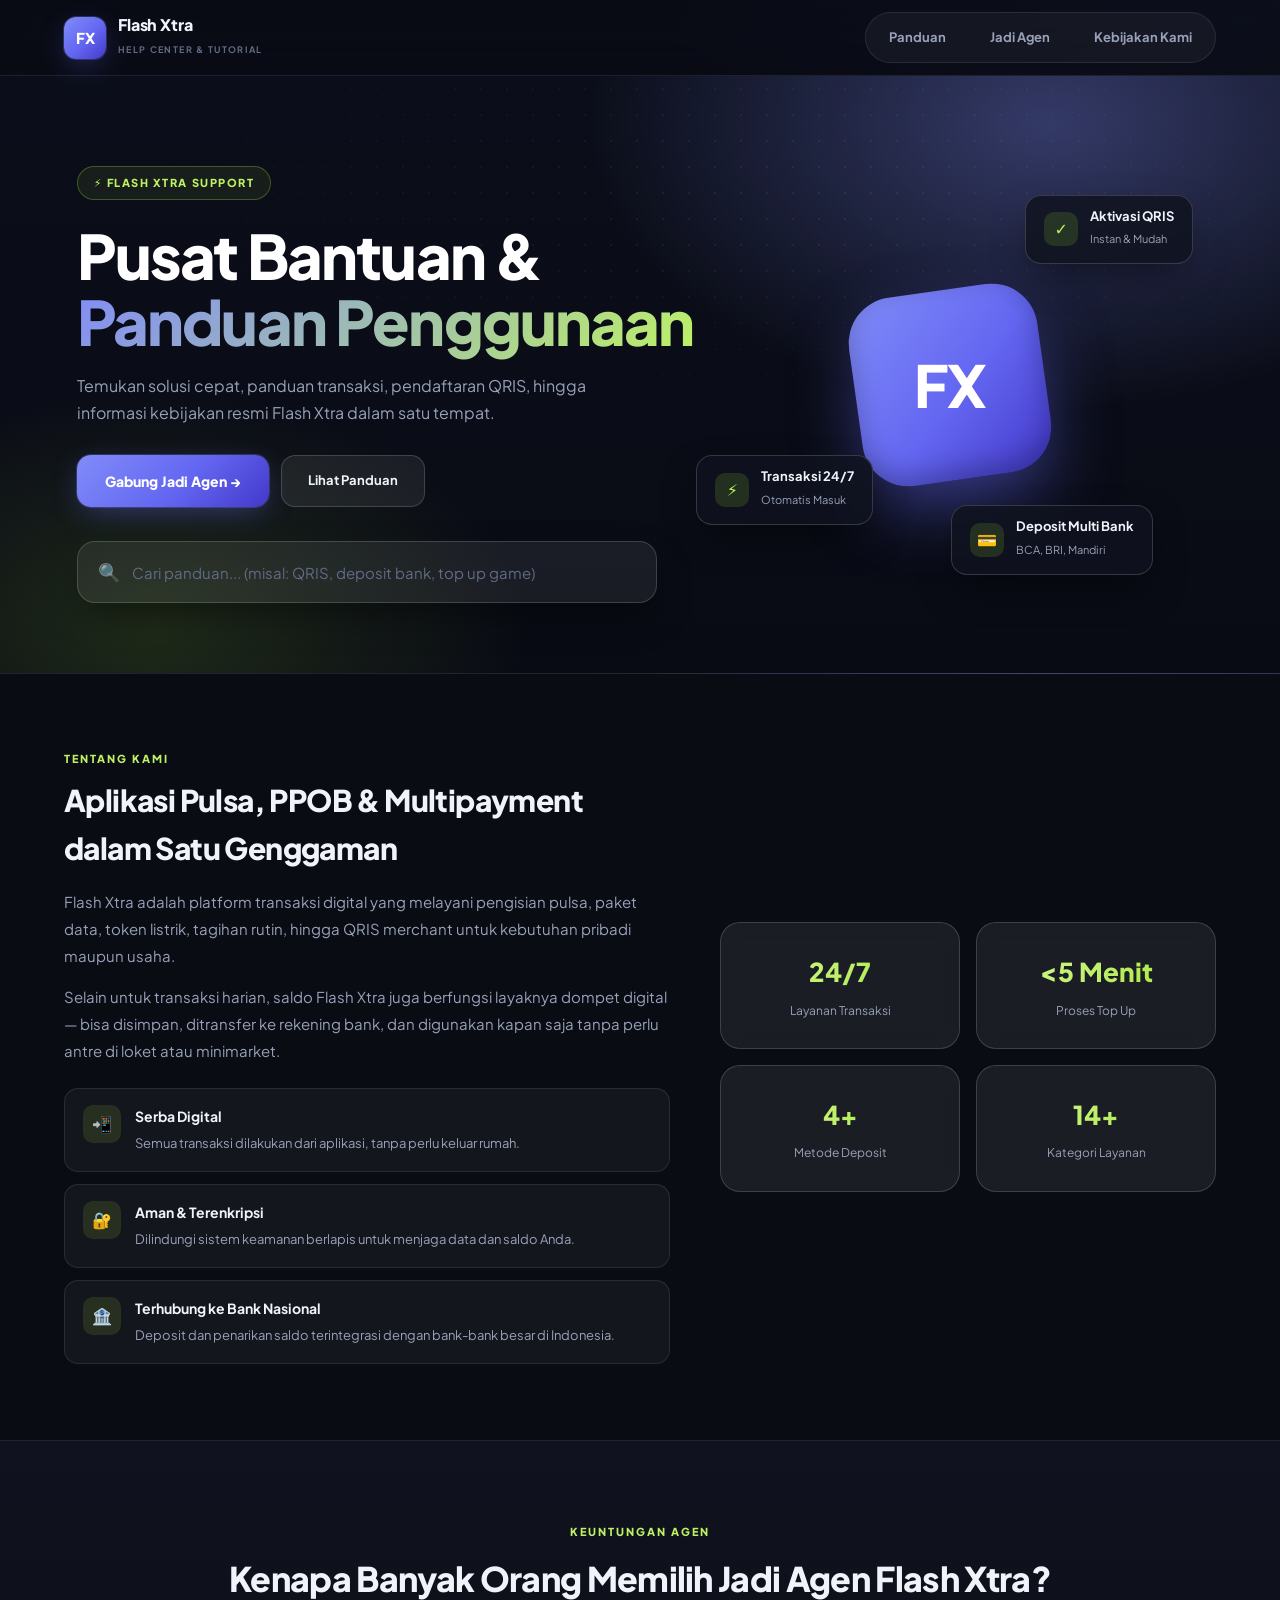
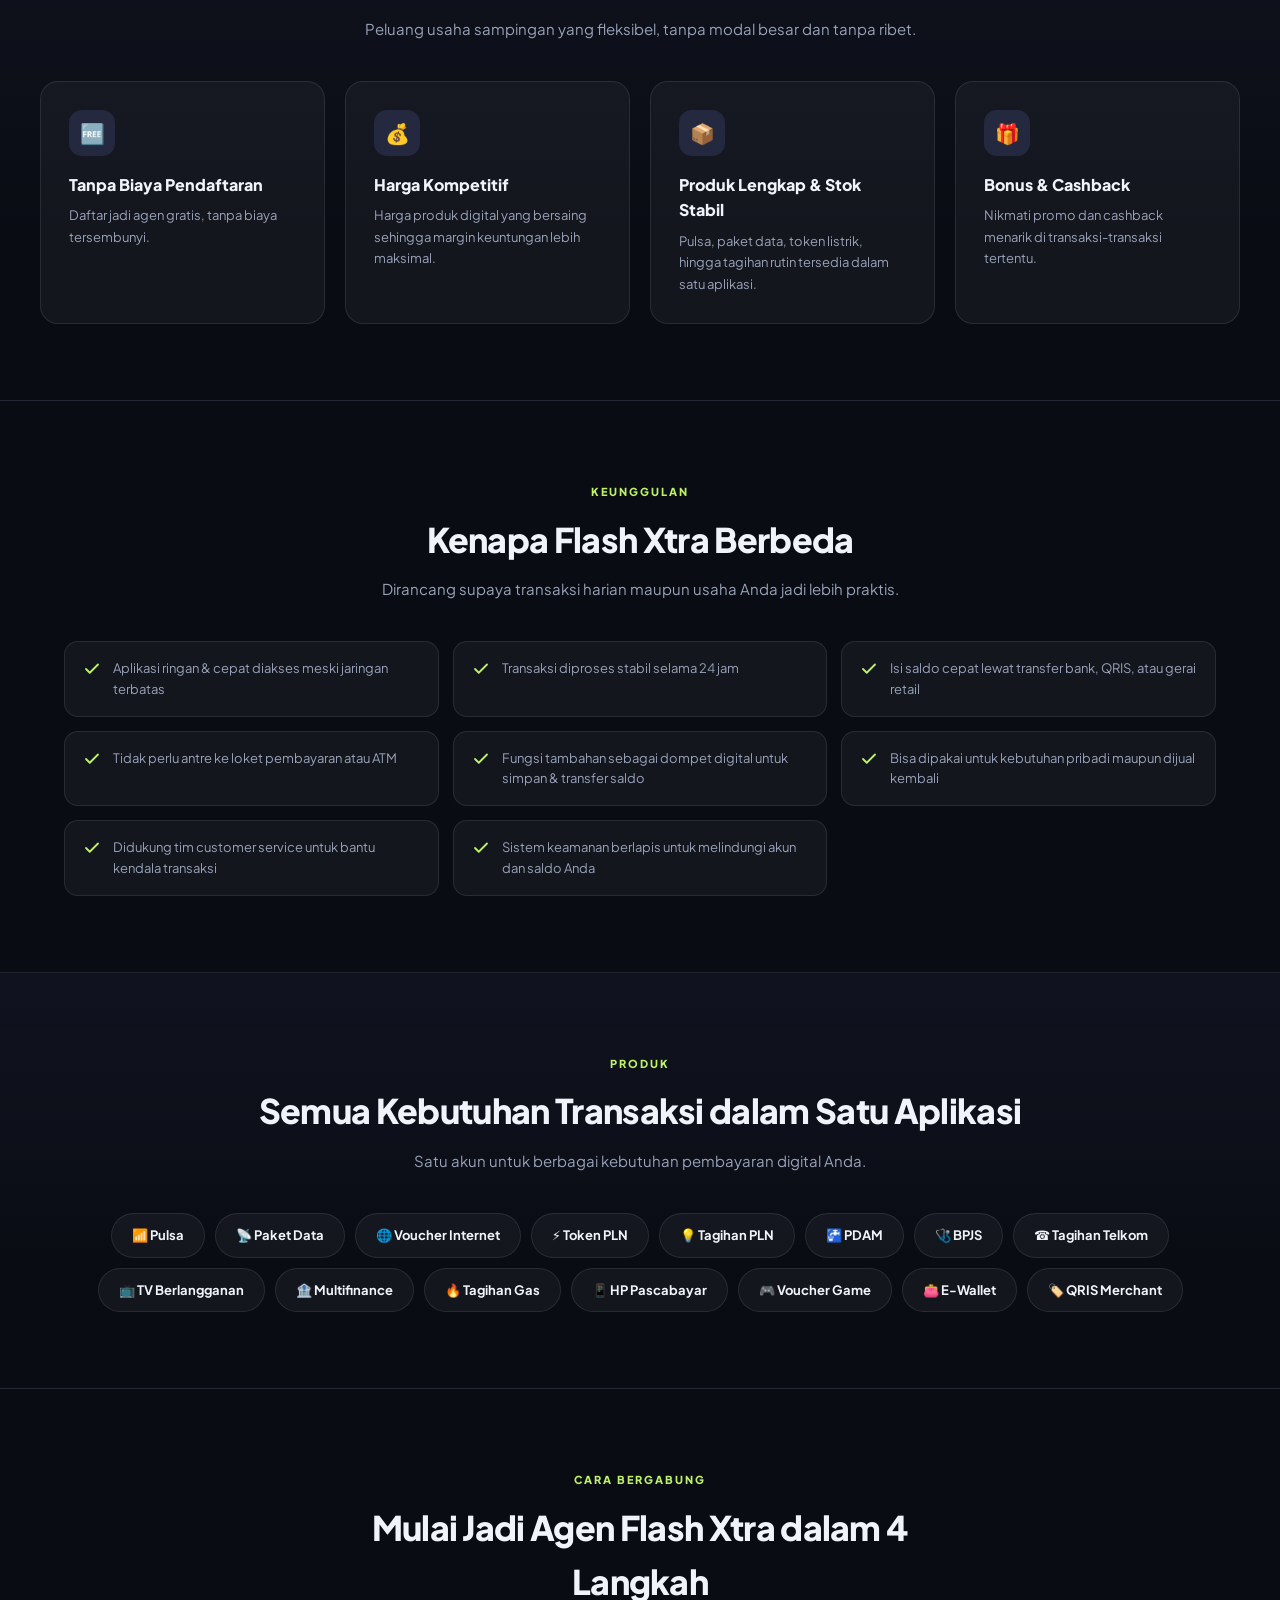
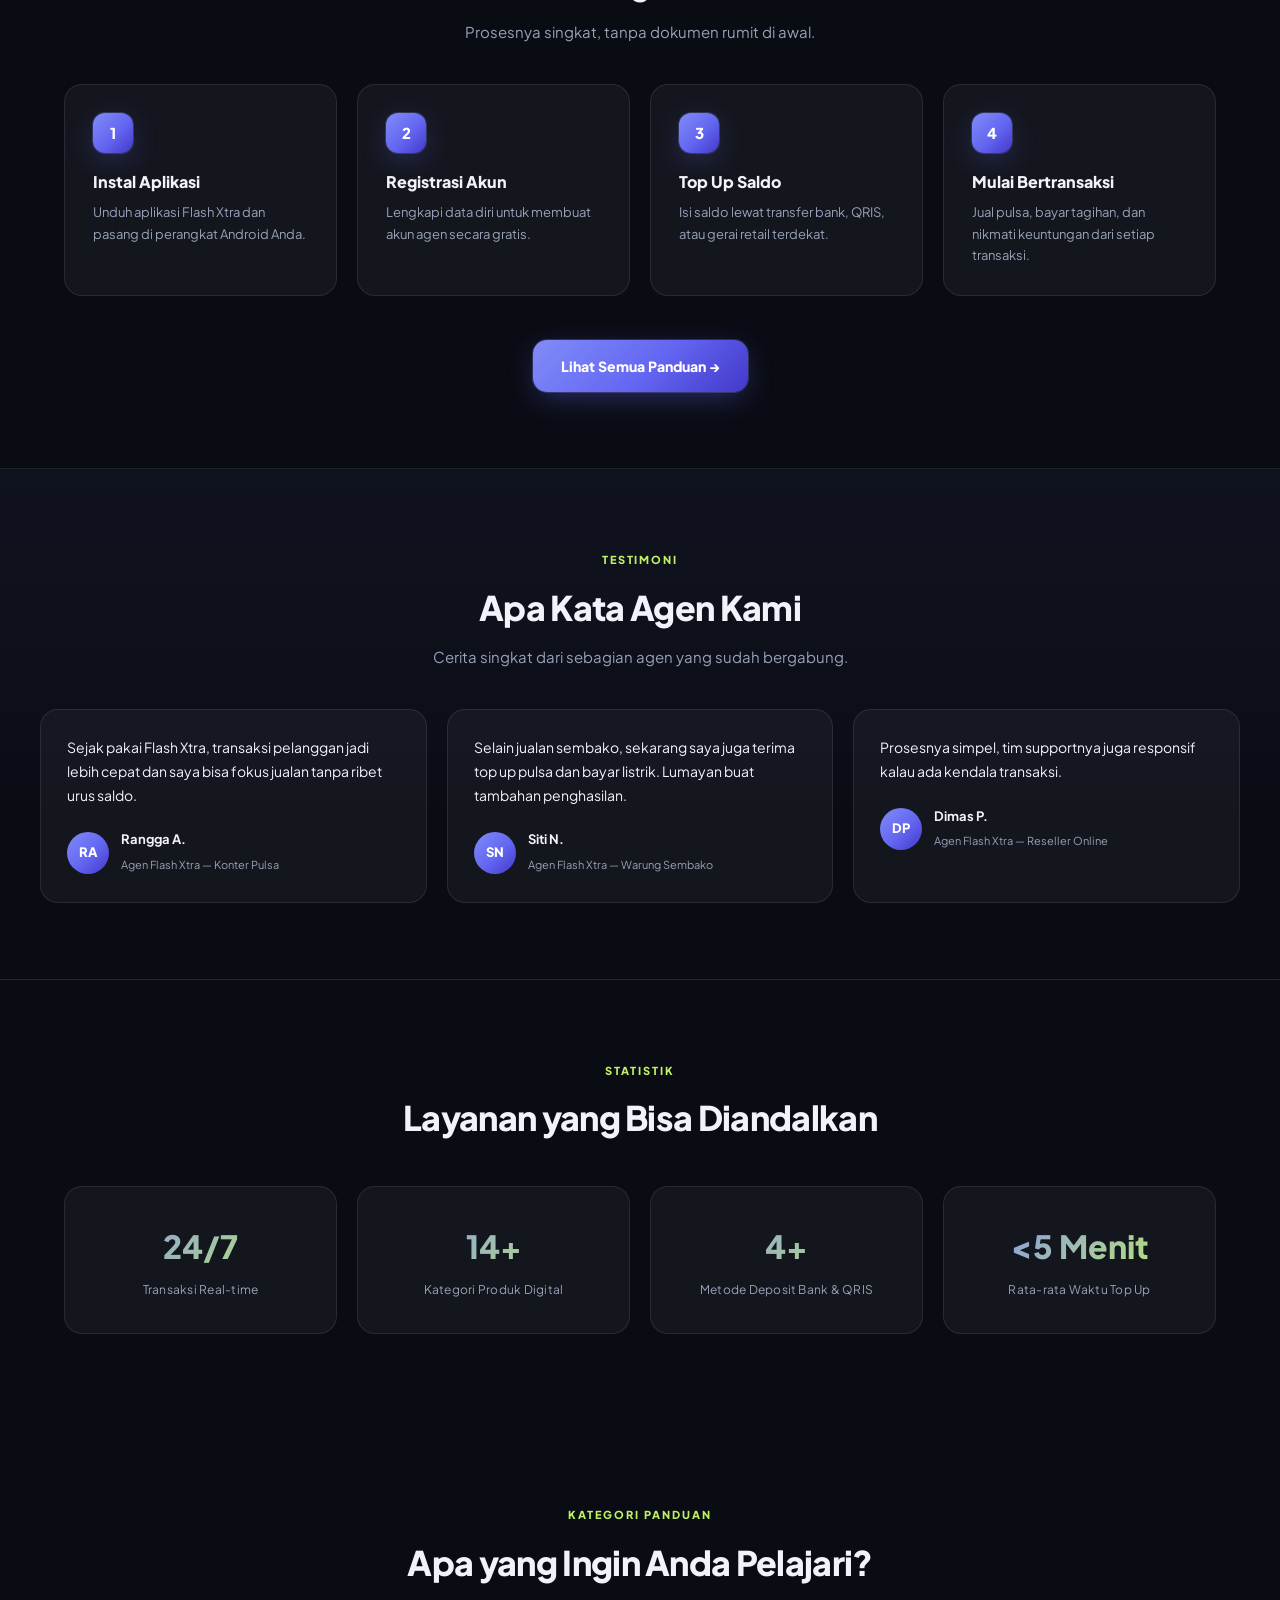
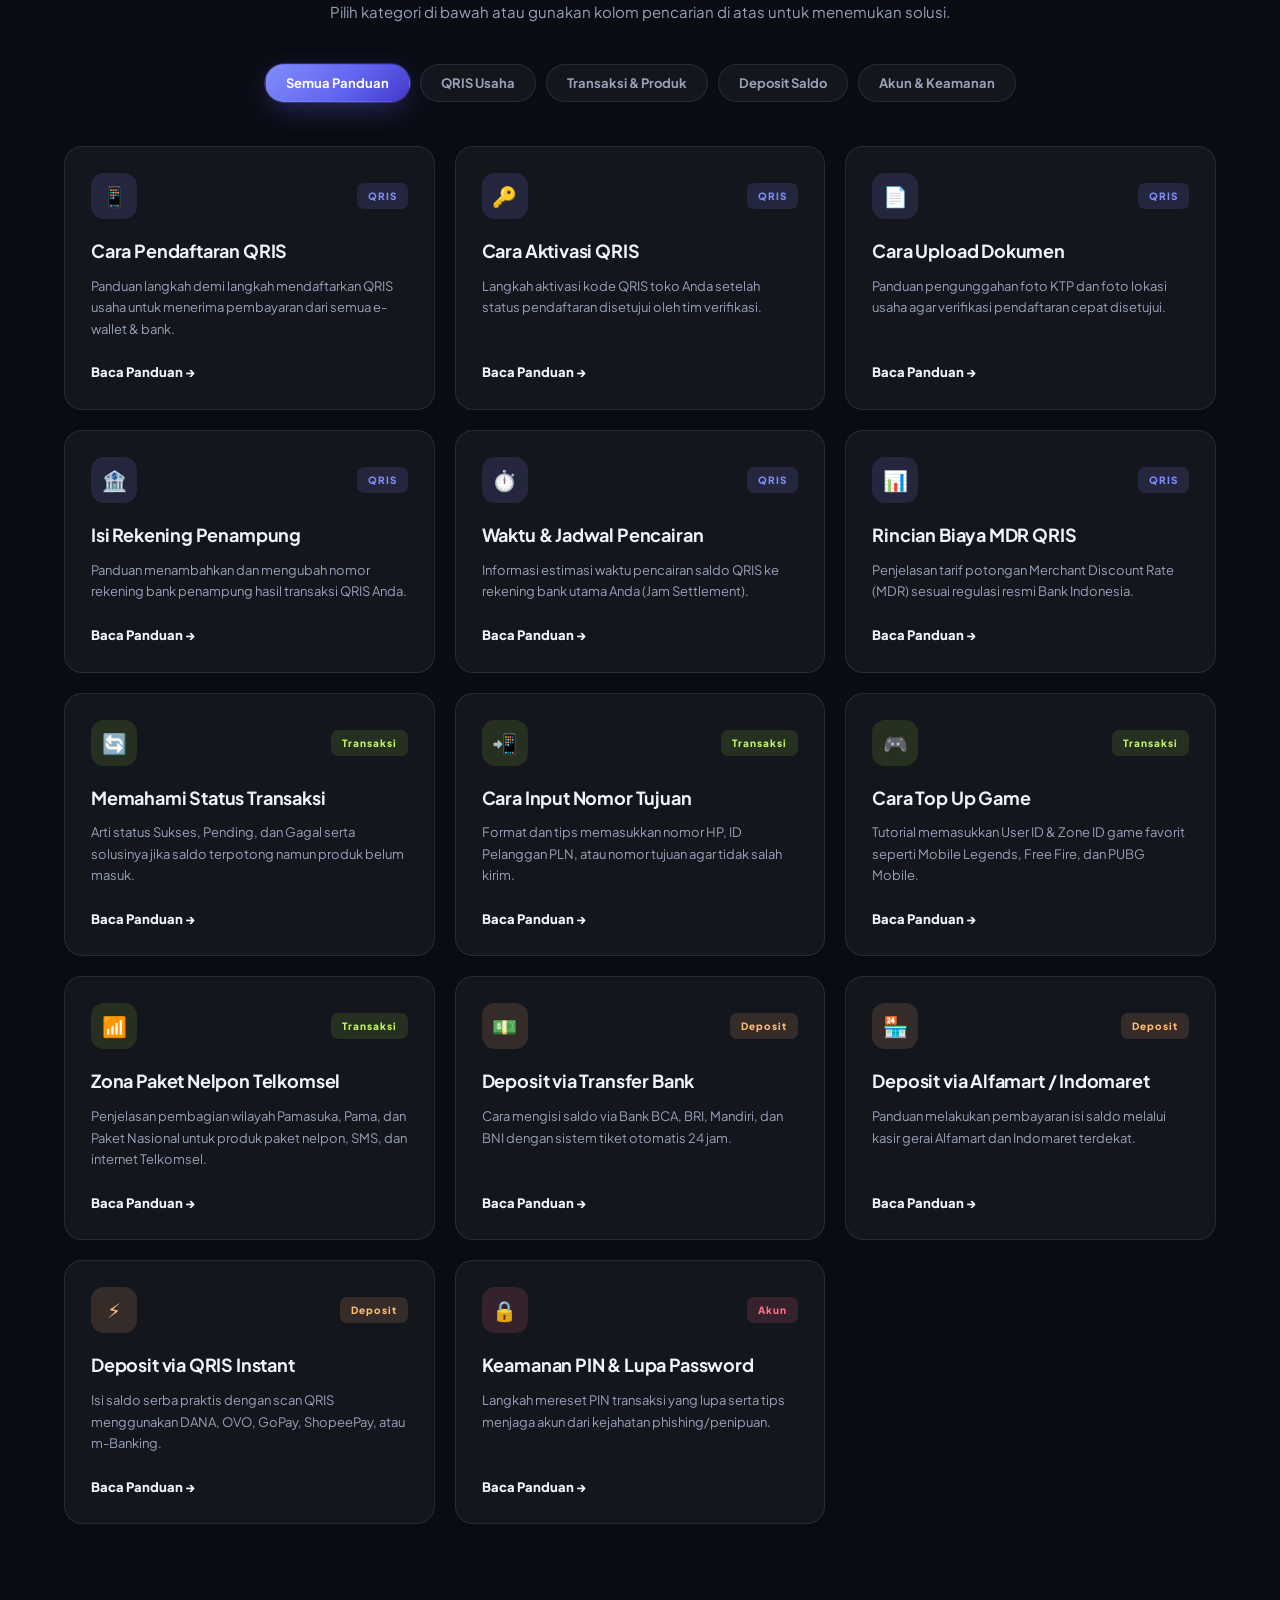
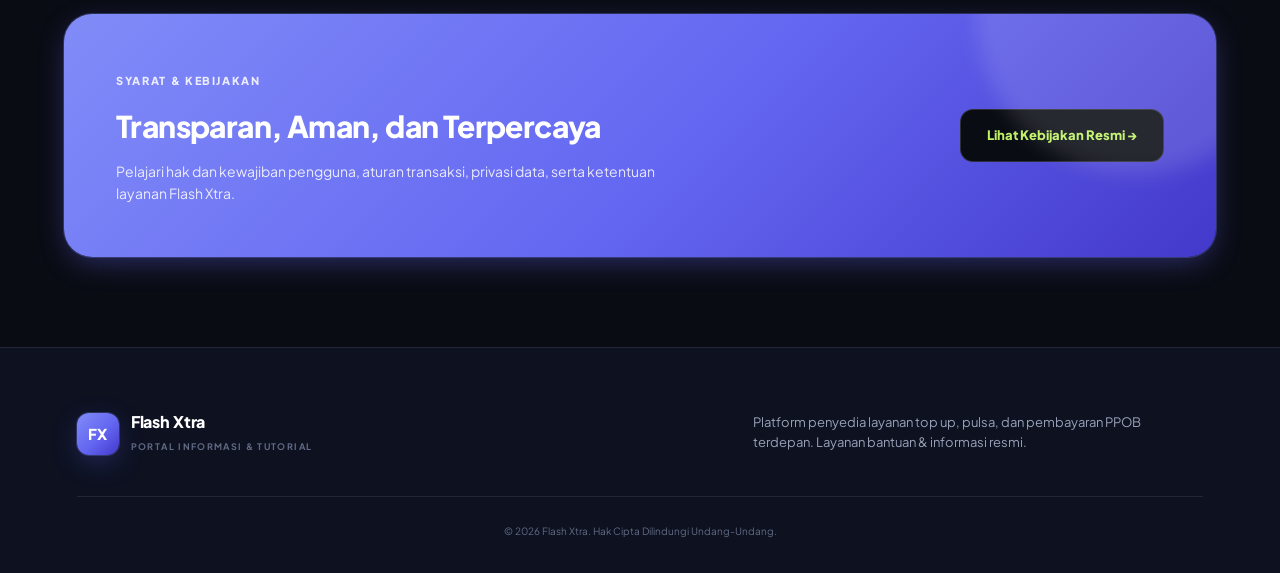
==== commit 38cdd734: "Add files via upload" ====
--- a/index.html
+++ b/index.html
@@ -22,7 +22,8 @@
             </div>
         </a>
         <nav>
-            <a href="#panduan" class="nav-link active">Panduan</a>
+            <a href="#panduan" class="nav-link">Panduan</a>
+            <a href="#daftar" class="nav-link">Jadi Agen</a>
             <a href="kebijakan.html" class="nav-link">Kebijakan Kami</a>
         </nav>
     </header>
@@ -33,7 +34,12 @@
             <span class="pill">⚡ FLASH XTRA SUPPORT</span>
             <h1>Pusat Bantuan &<br><em>Panduan Penggunaan</em></h1>
             <p>Temukan solusi cepat, panduan transaksi, pendaftaran QRIS, hingga informasi kebijakan resmi Flash Xtra dalam satu tempat.</p>
-            
+
+            <div class="hero-ctas">
+                <a href="#daftar" class="btn-primary">Gabung Jadi Agen →</a>
+                <a href="#panduan" class="btn-secondary">Lihat Panduan</a>
+            </div>
+
             <div class="search-box">
                 <span class="search-icon">🔍</span>
                 <input type="text" id="q" placeholder="Cari panduan... (misal: QRIS, deposit bank, top up game)" autocomplete="off">
@@ -67,6 +73,222 @@
                     </div>
                 </div>
             </div>
+        </div>
+    </section>
+
+    <!-- Tentang -->
+    <section class="promo-section reveal-block">
+        <div class="about-grid">
+            <div class="about-copy">
+                <span class="eyebrow">TENTANG KAMI</span>
+                <h2>Aplikasi Pulsa, PPOB & Multipayment dalam Satu Genggaman</h2>
+                <p>Flash Xtra adalah platform transaksi digital yang melayani pengisian pulsa, paket data, token listrik, tagihan rutin, hingga QRIS merchant untuk kebutuhan pribadi maupun usaha.</p>
+                <p>Selain untuk transaksi harian, saldo Flash Xtra juga berfungsi layaknya dompet digital — bisa disimpan, ditransfer ke rekening bank, dan digunakan kapan saja tanpa perlu antre di loket atau minimarket.</p>
+
+                <div class="about-highlights">
+                    <div class="about-highlight">
+                        <span class="icon">📲</span>
+                        <div><strong>Serba Digital</strong><span>Semua transaksi dilakukan dari aplikasi, tanpa perlu keluar rumah.</span></div>
+                    </div>
+                    <div class="about-highlight">
+                        <span class="icon">🔐</span>
+                        <div><strong>Aman & Terenkripsi</strong><span>Dilindungi sistem keamanan berlapis untuk menjaga data dan saldo Anda.</span></div>
+                    </div>
+                    <div class="about-highlight">
+                        <span class="icon">🏦</span>
+                        <div><strong>Terhubung ke Bank Nasional</strong><span>Deposit dan penarikan saldo terintegrasi dengan bank-bank besar di Indonesia.</span></div>
+                    </div>
+                </div>
+            </div>
+
+            <div class="about-visual">
+                <div class="mini-stats">
+                    <div class="mini-stat"><div class="num">24/7</div><div class="label">Layanan Transaksi</div></div>
+                    <div class="mini-stat"><div class="num">&lt;5 Menit</div><div class="label">Proses Top Up</div></div>
+                    <div class="mini-stat"><div class="num">4+</div><div class="label">Metode Deposit</div></div>
+                    <div class="mini-stat"><div class="num">14+</div><div class="label">Kategori Layanan</div></div>
+                </div>
+            </div>
+        </div>
+    </section>
+
+    <!-- Keuntungan Jadi Agen -->
+    <section class="promo-section tinted reveal-block">
+        <div class="intro">
+            <span class="eyebrow">KEUNTUNGAN AGEN</span>
+            <h2>Kenapa Banyak Orang Memilih Jadi Agen Flash Xtra?</h2>
+            <p>Peluang usaha sampingan yang fleksibel, tanpa modal besar dan tanpa ribet.</p>
+        </div>
+        <div class="benefit-grid">
+            <div class="benefit-card">
+                <div class="benefit-icon">🆓</div>
+                <h3>Tanpa Biaya Pendaftaran</h3>
+                <p>Daftar jadi agen gratis, tanpa biaya tersembunyi.</p>
+            </div>
+            <div class="benefit-card">
+                <div class="benefit-icon">💰</div>
+                <h3>Harga Kompetitif</h3>
+                <p>Harga produk digital yang bersaing sehingga margin keuntungan lebih maksimal.</p>
+            </div>
+            <div class="benefit-card">
+                <div class="benefit-icon">📦</div>
+                <h3>Produk Lengkap & Stok Stabil</h3>
+                <p>Pulsa, paket data, token listrik, hingga tagihan rutin tersedia dalam satu aplikasi.</p>
+            </div>
+            <div class="benefit-card">
+                <div class="benefit-icon">🎁</div>
+                <h3>Bonus & Cashback</h3>
+                <p>Nikmati promo dan cashback menarik di transaksi-transaksi tertentu.</p>
+            </div>
+        </div>
+    </section>
+
+    <!-- Keunggulan -->
+    <section class="promo-section reveal-block">
+        <div class="intro">
+            <span class="eyebrow">KEUNGGULAN</span>
+            <h2>Kenapa Flash Xtra Berbeda</h2>
+            <p>Dirancang supaya transaksi harian maupun usaha Anda jadi lebih praktis.</p>
+        </div>
+        <div class="check-grid">
+            <div class="check-item">
+                <svg viewBox="0 0 24 24" width="18" height="18" fill="none" stroke="currentColor" stroke-width="2.4" stroke-linecap="round" stroke-linejoin="round"><polyline points="20 6 9 17 4 12"></polyline></svg>
+                <span>Aplikasi ringan & cepat diakses meski jaringan terbatas</span>
+            </div>
+            <div class="check-item">
+                <svg viewBox="0 0 24 24" width="18" height="18" fill="none" stroke="currentColor" stroke-width="2.4" stroke-linecap="round" stroke-linejoin="round"><polyline points="20 6 9 17 4 12"></polyline></svg>
+                <span>Transaksi diproses stabil selama 24 jam</span>
+            </div>
+            <div class="check-item">
+                <svg viewBox="0 0 24 24" width="18" height="18" fill="none" stroke="currentColor" stroke-width="2.4" stroke-linecap="round" stroke-linejoin="round"><polyline points="20 6 9 17 4 12"></polyline></svg>
+                <span>Isi saldo cepat lewat transfer bank, QRIS, atau gerai retail</span>
+            </div>
+            <div class="check-item">
+                <svg viewBox="0 0 24 24" width="18" height="18" fill="none" stroke="currentColor" stroke-width="2.4" stroke-linecap="round" stroke-linejoin="round"><polyline points="20 6 9 17 4 12"></polyline></svg>
+                <span>Tidak perlu antre ke loket pembayaran atau ATM</span>
+            </div>
+            <div class="check-item">
+                <svg viewBox="0 0 24 24" width="18" height="18" fill="none" stroke="currentColor" stroke-width="2.4" stroke-linecap="round" stroke-linejoin="round"><polyline points="20 6 9 17 4 12"></polyline></svg>
+                <span>Fungsi tambahan sebagai dompet digital untuk simpan & transfer saldo</span>
+            </div>
+            <div class="check-item">
+                <svg viewBox="0 0 24 24" width="18" height="18" fill="none" stroke="currentColor" stroke-width="2.4" stroke-linecap="round" stroke-linejoin="round"><polyline points="20 6 9 17 4 12"></polyline></svg>
+                <span>Bisa dipakai untuk kebutuhan pribadi maupun dijual kembali</span>
+            </div>
+            <div class="check-item">
+                <svg viewBox="0 0 24 24" width="18" height="18" fill="none" stroke="currentColor" stroke-width="2.4" stroke-linecap="round" stroke-linejoin="round"><polyline points="20 6 9 17 4 12"></polyline></svg>
+                <span>Didukung tim customer service untuk bantu kendala transaksi</span>
+            </div>
+            <div class="check-item">
+                <svg viewBox="0 0 24 24" width="18" height="18" fill="none" stroke="currentColor" stroke-width="2.4" stroke-linecap="round" stroke-linejoin="round"><polyline points="20 6 9 17 4 12"></polyline></svg>
+                <span>Sistem keamanan berlapis untuk melindungi akun dan saldo Anda</span>
+            </div>
+        </div>
+    </section>
+
+    <!-- Produk -->
+    <section class="promo-section tinted reveal-block">
+        <div class="intro">
+            <span class="eyebrow">PRODUK</span>
+            <h2>Semua Kebutuhan Transaksi dalam Satu Aplikasi</h2>
+            <p>Satu akun untuk berbagai kebutuhan pembayaran digital Anda.</p>
+        </div>
+        <div class="product-chips">
+            <span class="product-chip">📶 Pulsa</span>
+            <span class="product-chip">📡 Paket Data</span>
+            <span class="product-chip">🌐 Voucher Internet</span>
+            <span class="product-chip">⚡ Token PLN</span>
+            <span class="product-chip">💡 Tagihan PLN</span>
+            <span class="product-chip">🚰 PDAM</span>
+            <span class="product-chip">🩺 BPJS</span>
+            <span class="product-chip">☎️ Tagihan Telkom</span>
+            <span class="product-chip">📺 TV Berlangganan</span>
+            <span class="product-chip">🏦 Multifinance</span>
+            <span class="product-chip">🔥 Tagihan Gas</span>
+            <span class="product-chip">📱 HP Pascabayar</span>
+            <span class="product-chip">🎮 Voucher Game</span>
+            <span class="product-chip">👛 E-Wallet</span>
+            <span class="product-chip">🏷️ QRIS Merchant</span>
+        </div>
+    </section>
+
+    <!-- Cara Bergabung -->
+    <section class="promo-section reveal-block" id="daftar">
+        <div class="intro">
+            <span class="eyebrow">CARA BERGABUNG</span>
+            <h2>Mulai Jadi Agen Flash Xtra dalam 4 Langkah</h2>
+            <p>Prosesnya singkat, tanpa dokumen rumit di awal.</p>
+        </div>
+        <div class="steps-grid">
+            <div class="step-card">
+                <div class="step-num">1</div>
+                <h3>Instal Aplikasi</h3>
+                <p>Unduh aplikasi Flash Xtra dan pasang di perangkat Android Anda.</p>
+            </div>
+            <div class="step-card">
+                <div class="step-num">2</div>
+                <h3>Registrasi Akun</h3>
+                <p>Lengkapi data diri untuk membuat akun agen secara gratis.</p>
+            </div>
+            <div class="step-card">
+                <div class="step-num">3</div>
+                <h3>Top Up Saldo</h3>
+                <p>Isi saldo lewat transfer bank, QRIS, atau gerai retail terdekat.</p>
+            </div>
+            <div class="step-card">
+                <div class="step-num">4</div>
+                <h3>Mulai Bertransaksi</h3>
+                <p>Jual pulsa, bayar tagihan, dan nikmati keuntungan dari setiap transaksi.</p>
+            </div>
+        </div>
+        <div class="cta-inline">
+            <a href="#panduan" class="btn-primary">Lihat Semua Panduan →</a>
+        </div>
+    </section>
+
+    <!-- Testimoni -->
+    <section class="promo-section tinted reveal-block">
+        <div class="intro">
+            <span class="eyebrow">TESTIMONI</span>
+            <h2>Apa Kata Agen Kami</h2>
+            <p>Cerita singkat dari sebagian agen yang sudah bergabung.</p>
+        </div>
+        <div class="testimonial-grid">
+            <div class="testimonial-card">
+                <p class="testimonial-quote">Sejak pakai Flash Xtra, transaksi pelanggan jadi lebih cepat dan saya bisa fokus jualan tanpa ribet urus saldo.</p>
+                <div class="testimonial-author">
+                    <div class="avatar">RA</div>
+                    <div><strong>Rangga A.</strong><small>Agen Flash Xtra — Konter Pulsa</small></div>
+                </div>
+            </div>
+            <div class="testimonial-card">
+                <p class="testimonial-quote">Selain jualan sembako, sekarang saya juga terima top up pulsa dan bayar listrik. Lumayan buat tambahan penghasilan.</p>
+                <div class="testimonial-author">
+                    <div class="avatar">SN</div>
+                    <div><strong>Siti N.</strong><small>Agen Flash Xtra — Warung Sembako</small></div>
+                </div>
+            </div>
+            <div class="testimonial-card">
+                <p class="testimonial-quote">Prosesnya simpel, tim supportnya juga responsif kalau ada kendala transaksi.</p>
+                <div class="testimonial-author">
+                    <div class="avatar">DP</div>
+                    <div><strong>Dimas P.</strong><small>Agen Flash Xtra — Reseller Online</small></div>
+                </div>
+            </div>
+        </div>
+    </section>
+
+    <!-- Statistik -->
+    <section class="promo-section reveal-block">
+        <div class="intro">
+            <span class="eyebrow">STATISTIK</span>
+            <h2>Layanan yang Bisa Diandalkan</h2>
+        </div>
+        <div class="stats-grid">
+            <div class="stat-card"><div class="stat-num">24/7</div><div class="stat-label">Transaksi Real-time</div></div>
+            <div class="stat-card"><div class="stat-num">14+</div><div class="stat-label">Kategori Produk Digital</div></div>
+            <div class="stat-card"><div class="stat-num">4+</div><div class="stat-label">Metode Deposit Bank & QRIS</div></div>
+            <div class="stat-card"><div class="stat-num">&lt;5 Menit</div><div class="stat-label">Rata-rata Waktu Top Up</div></div>
         </div>
     </section>
 
--- a/style.css
+++ b/style.css
@@ -566,6 +566,166 @@
 .btn-white:hover { transform: translateY(-2px); box-shadow: 0 14px 30px rgba(0,0,0,0.35); }
 
 /* =========================================================
+   Promo / Landing Sections
+   ========================================================= */
+.promo-section {
+    max-width: 1200px;
+    margin: auto;
+    padding: 76px 24px;
+}
+.promo-section.tinted {
+    max-width: none;
+    background: linear-gradient(180deg, rgba(129, 140, 248, 0.05), transparent 70%);
+    border-top: 1px solid var(--glass-border);
+    border-bottom: 1px solid var(--glass-border);
+}
+.promo-section.tinted > * { max-width: 1200px; margin-left: auto; margin-right: auto; }
+
+.hero-ctas { display: flex; gap: 12px; flex-wrap: wrap; margin-top: 28px; }
+
+.btn-primary {
+    display: inline-flex;
+    align-items: center;
+    gap: 8px;
+    background: var(--grad-primary);
+    color: #ffffff;
+    padding: 15px 28px;
+    border-radius: 14px;
+    font-weight: 800;
+    font-size: 14px;
+    box-shadow: var(--glow-indigo);
+    transition: all 0.25s var(--ease);
+    white-space: nowrap;
+}
+.btn-primary:hover { transform: translateY(-2px); box-shadow: 0 20px 44px -10px rgba(99, 102, 241, 0.55); }
+
+.btn-secondary {
+    display: inline-flex;
+    align-items: center;
+    gap: 8px;
+    background: var(--glass-bg-strong);
+    border: 1px solid var(--glass-border-strong);
+    color: var(--text-main);
+    padding: 14px 26px;
+    border-radius: 14px;
+    font-weight: 700;
+    font-size: 13px;
+    transition: all 0.25s var(--ease);
+    white-space: nowrap;
+}
+.btn-secondary:hover { border-color: rgba(163, 230, 53, 0.5); color: var(--lime); }
+
+/* About */
+.about-grid { display: grid; grid-template-columns: 1.1fr 0.9fr; gap: 50px; align-items: center; }
+.about-copy .eyebrow { display: block; margin-bottom: 8px; }
+.about-copy h2 { font-size: 30px; font-weight: 800; color: var(--text-main); letter-spacing: -0.02em; margin-bottom: 16px; }
+.about-copy p { color: var(--text-muted); line-height: 1.8; margin-bottom: 14px; font-size: 15px; }
+
+.about-highlights { display: grid; gap: 12px; margin-top: 24px; }
+.about-highlight {
+    display: flex;
+    gap: 14px;
+    align-items: flex-start;
+    background: var(--glass-bg);
+    border: 1px solid var(--glass-border);
+    border-radius: 14px;
+    padding: 16px 18px;
+    transition: border-color 0.25s var(--ease), background 0.25s var(--ease);
+}
+.about-highlight:hover { border-color: var(--glass-border-strong); background: var(--glass-bg-strong); }
+.about-highlight .icon {
+    width: 38px; height: 38px; border-radius: 10px;
+    background: rgba(163, 230, 53, 0.12); color: var(--lime);
+    display: grid; place-items: center; flex-shrink: 0; font-size: 16px;
+}
+.about-highlight strong { display: block; color: var(--text-main); font-size: 14px; margin-bottom: 2px; }
+.about-highlight span { color: var(--text-muted); font-size: 13px; line-height: 1.5; }
+
+.mini-stats { display: grid; grid-template-columns: 1fr 1fr; gap: 16px; }
+.mini-stat {
+    background: var(--glass-bg-strong);
+    border: 1px solid var(--glass-border-strong);
+    border-radius: 20px;
+    padding: 28px 20px;
+    text-align: center;
+    backdrop-filter: blur(10px);
+}
+.mini-stat .num { font-size: 26px; font-weight: 800; background: var(--grad-lime); -webkit-background-clip: text; background-clip: text; color: transparent; }
+.mini-stat .label { font-size: 12px; color: var(--text-muted); margin-top: 8px; }
+
+/* Benefits */
+.benefit-grid { display: grid; grid-template-columns: repeat(auto-fit, minmax(240px, 1fr)); gap: 20px; }
+.benefit-card {
+    background: var(--glass-bg);
+    border: 1px solid var(--glass-border);
+    border-radius: var(--radius-md);
+    padding: 28px;
+    transition: all 0.3s var(--ease);
+}
+.benefit-card:hover { transform: translateY(-4px); border-color: var(--glass-border-strong); background: var(--glass-bg-strong); box-shadow: var(--shadow-md); }
+.benefit-icon { width: 46px; height: 46px; border-radius: 13px; background: rgba(129, 140, 248, 0.14); color: var(--indigo); display: grid; place-items: center; font-size: 20px; margin-bottom: 16px; }
+.benefit-card h3 { font-size: 16px; font-weight: 800; color: var(--text-main); margin-bottom: 8px; }
+.benefit-card p { font-size: 13px; color: var(--text-muted); line-height: 1.65; }
+
+/* Checklist */
+.check-grid { display: grid; grid-template-columns: repeat(auto-fit, minmax(280px, 1fr)); gap: 14px; }
+.check-item {
+    display: flex; gap: 12px; align-items: flex-start;
+    background: var(--glass-bg); border: 1px solid var(--glass-border);
+    border-radius: 14px; padding: 16px 18px;
+    transition: border-color 0.25s var(--ease), background 0.25s var(--ease);
+}
+.check-item:hover { border-color: var(--glass-border-strong); background: var(--glass-bg-strong); }
+.check-item svg { flex-shrink: 0; color: var(--lime); margin-top: 2px; }
+.check-item span { font-size: 13px; color: var(--text-muted); line-height: 1.6; }
+
+/* Products */
+.product-chips { display: flex; flex-wrap: wrap; gap: 10px; justify-content: center; }
+.product-chip {
+    display: flex; align-items: center; gap: 8px;
+    background: var(--glass-bg); border: 1px solid var(--glass-border);
+    border-radius: 99px; padding: 11px 20px; font-size: 13px; font-weight: 700; color: var(--text-main);
+    transition: all 0.25s var(--ease);
+}
+.product-chip:hover { border-color: rgba(129, 140, 248, 0.5); background: var(--glass-bg-strong); transform: translateY(-2px); }
+
+/* Steps */
+.steps-grid { display: grid; grid-template-columns: repeat(auto-fit, minmax(240px, 1fr)); gap: 20px; }
+.step-card { background: var(--glass-bg); border: 1px solid var(--glass-border); border-radius: var(--radius-md); padding: 28px; transition: all 0.3s var(--ease); }
+.step-card:hover { border-color: var(--glass-border-strong); background: var(--glass-bg-strong); transform: translateY(-3px); }
+.step-num {
+    width: 40px; height: 40px; border-radius: 12px;
+    background: var(--grad-primary); color: #ffffff;
+    display: grid; place-items: center; font-weight: 800; font-size: 15px;
+    margin-bottom: 16px; box-shadow: var(--glow-indigo);
+}
+.step-card h3 { font-size: 16px; font-weight: 800; color: var(--text-main); margin-bottom: 8px; }
+.step-card p { font-size: 13px; color: var(--text-muted); line-height: 1.65; }
+
+.cta-inline { text-align: center; margin-top: 44px; }
+
+/* Testimonials */
+.testimonial-grid { display: grid; grid-template-columns: repeat(auto-fit, minmax(280px, 1fr)); gap: 20px; }
+.testimonial-card { background: var(--glass-bg); border: 1px solid var(--glass-border); border-radius: var(--radius-md); padding: 26px; transition: all 0.3s var(--ease); }
+.testimonial-card:hover { border-color: var(--glass-border-strong); background: var(--glass-bg-strong); }
+.testimonial-quote { font-size: 14px; color: var(--text-main); line-height: 1.7; margin-bottom: 22px; }
+.testimonial-author { display: flex; align-items: center; gap: 12px; }
+.avatar {
+    width: 42px; height: 42px; border-radius: 50%;
+    background: var(--grad-primary); color: #ffffff;
+    display: grid; place-items: center; font-weight: 800; font-size: 13px; flex-shrink: 0;
+}
+.testimonial-author strong { display: block; font-size: 13px; color: var(--text-main); }
+.testimonial-author small { font-size: 11px; color: var(--text-muted); }
+
+/* Stats */
+.stats-grid { display: grid; grid-template-columns: repeat(auto-fit, minmax(200px, 1fr)); gap: 20px; }
+.stat-card { text-align: center; background: var(--glass-bg); border: 1px solid var(--glass-border); border-radius: var(--radius-md); padding: 34px 20px; transition: all 0.3s var(--ease); }
+.stat-card:hover { border-color: var(--glass-border-strong); background: var(--glass-bg-strong); }
+.stat-num { font-size: 32px; font-weight: 800; background: linear-gradient(135deg, var(--indigo), var(--lime)); -webkit-background-clip: text; background-clip: text; color: transparent; }
+.stat-label { font-size: 12px; color: var(--text-muted); margin-top: 8px; letter-spacing: 0.02em; }
+
+/* =========================================================
    Documentation Pages
    ========================================================= */
 .docs-container { max-width: 920px; margin: auto; padding: 60px 24px 110px; }
@@ -608,15 +768,49 @@
     border: 1px solid var(--glass-border);
     backdrop-filter: blur(10px);
     border-radius: var(--radius-md);
-    padding: 32px;
-    margin-bottom: 22px;
+    margin-bottom: 16px;
     scroll-margin-top: 96px;
     transition: border-color 0.25s var(--ease), background 0.25s var(--ease);
-}
-.doc-card:hover { border-color: var(--glass-border-strong); background: var(--glass-bg-strong); }
+    overflow: hidden;
+}
+.doc-card:hover { border-color: var(--glass-border-strong); }
+.doc-card.open { background: var(--glass-bg-strong); border-color: var(--glass-border-strong); }
 .doc-card:target { border-color: rgba(163, 230, 53, 0.4); box-shadow: var(--glow-lime); }
 
-.doc-card h2, .doc-card h3 { font-size: 21px; font-weight: 800; color: var(--text-main); margin-bottom: 14px; letter-spacing: -0.01em; }
+.doc-toggle {
+    width: 100%;
+    display: flex;
+    align-items: center;
+    justify-content: space-between;
+    gap: 16px;
+    background: transparent;
+    border: 0;
+    cursor: pointer;
+    padding: 26px 32px;
+    text-align: left;
+    font-family: inherit;
+    color: var(--text-main);
+}
+
+.doc-toggle h2, .doc-toggle h3 { font-size: 21px; font-weight: 800; color: var(--text-main); letter-spacing: -0.01em; margin: 0; }
+
+.doc-toggle .chevron {
+    flex-shrink: 0;
+    color: var(--text-muted);
+    transition: transform 0.3s var(--ease), color 0.25s var(--ease);
+}
+.doc-toggle:hover .chevron { color: var(--lime); }
+.doc-card.open .doc-toggle .chevron { transform: rotate(180deg); color: var(--lime); }
+
+.doc-body {
+    max-height: 0;
+    overflow: hidden;
+    transition: max-height 0.4s var(--ease);
+}
+.doc-card.open .doc-body { max-height: 2400px; }
+
+.doc-body-inner { padding: 0 32px 30px; }
+
 .doc-card p, .doc-card ul, .doc-card ol { color: var(--text-muted); font-size: 14px; line-height: 1.85; margin-bottom: 12px; }
 .doc-card ul, .doc-card ol { margin-left: 20px; }
 .doc-card li { margin-bottom: 4px; }
@@ -659,6 +853,8 @@
     .hero-visual { display: none; }
     .policy-cta { flex-direction: column; align-items: flex-start; padding: 34px; }
     .btn-white { width: 100%; text-align: center; }
+    .about-grid { grid-template-columns: 1fr; }
+    .about-visual { order: -1; }
 }
 
 @media (max-width: 600px) {
@@ -669,5 +865,11 @@
     .filter-btn { white-space: nowrap; }
     .cards-grid { grid-template-columns: 1fr; }
     .docs-header h1 { font-size: 32px; }
-    .doc-card { padding: 22px; }
-}
+    .doc-toggle { padding: 20px 22px; }
+    .doc-body-inner { padding: 0 22px 24px; }
+    .promo-section { padding: 56px 20px; }
+    .about-copy h2 { font-size: 26px; }
+    .mini-stats { grid-template-columns: 1fr 1fr; }
+    .hero-ctas { flex-direction: column; }
+    .hero-ctas a { width: 100%; justify-content: center; }
+}
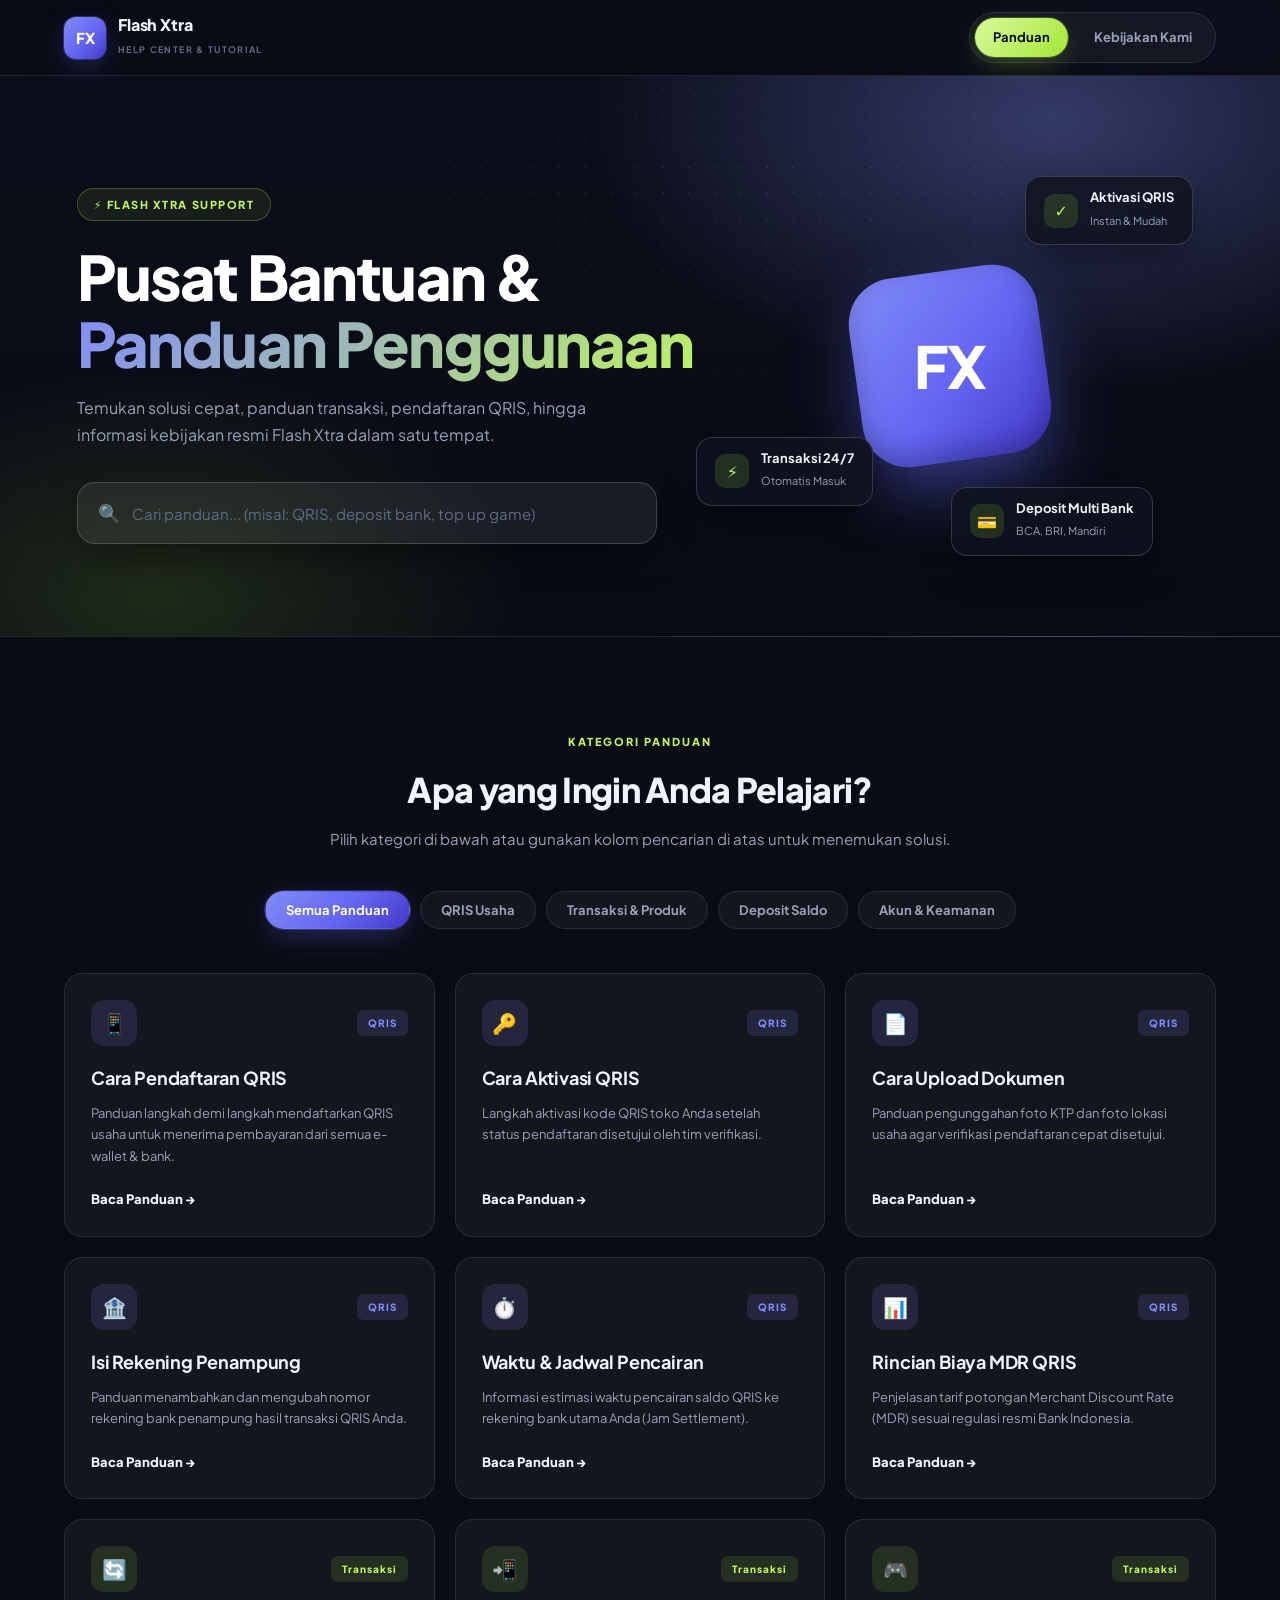
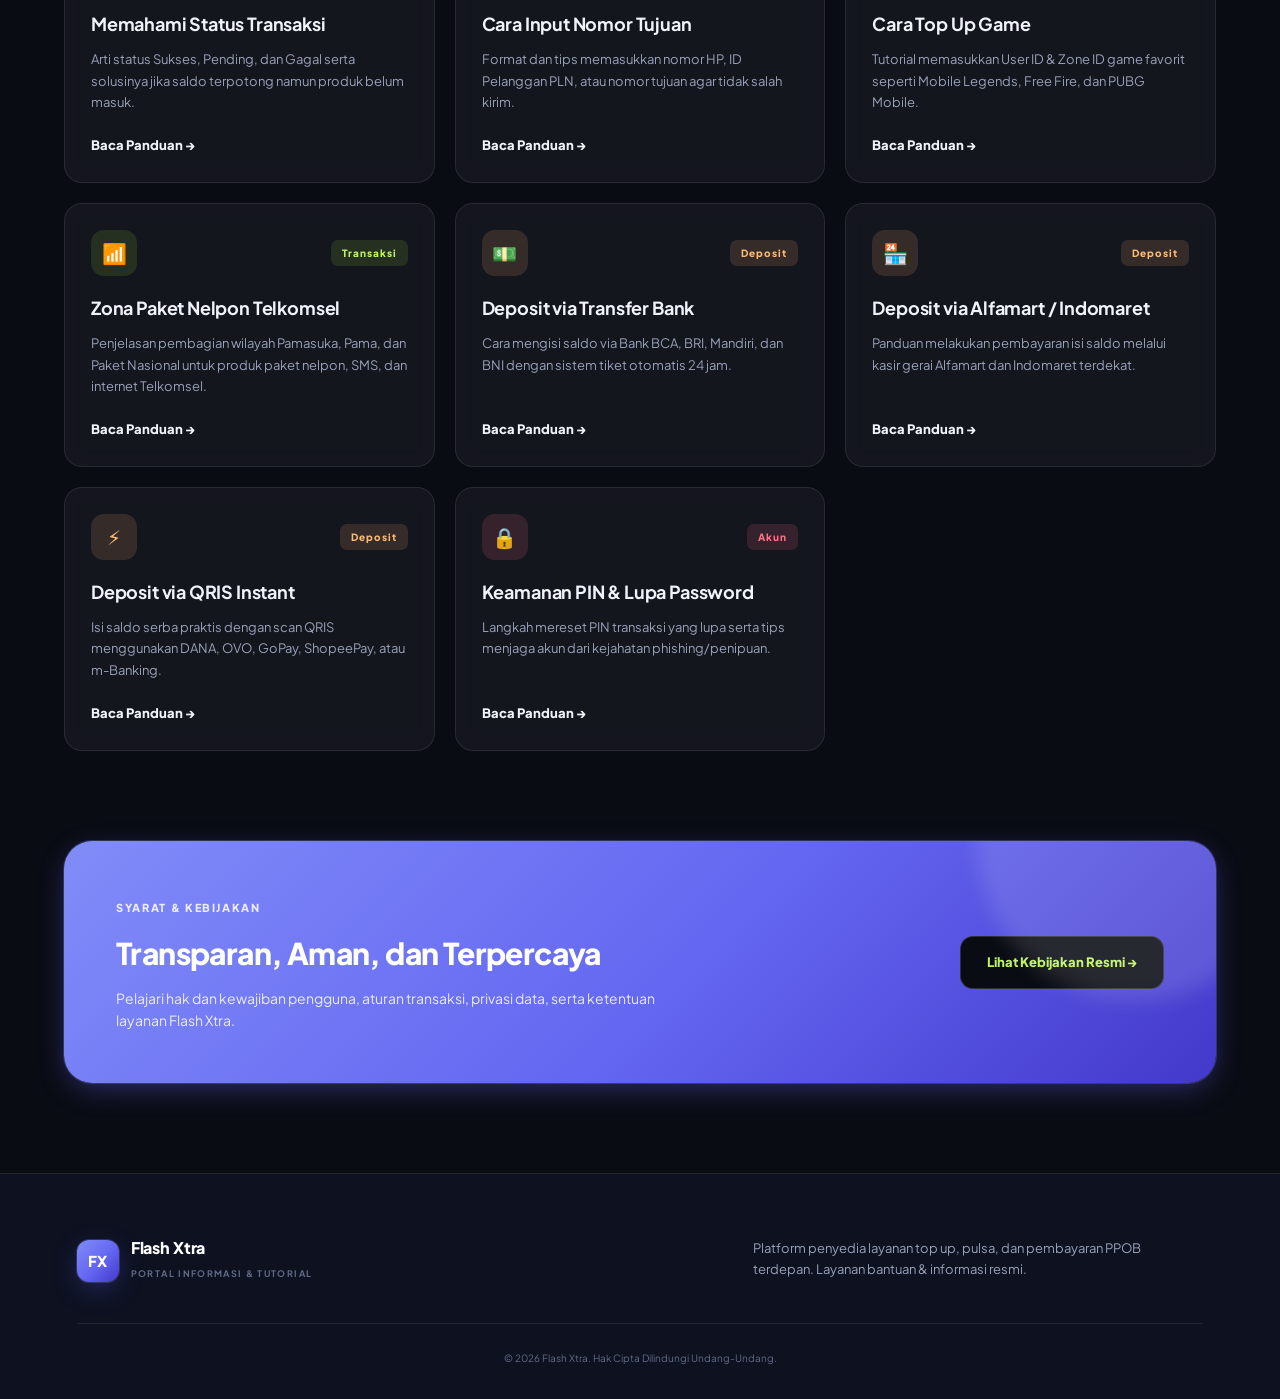
==== commit 2b1d8fe0: "Add files via upload" ====
--- a/index.html
+++ b/index.html
@@ -22,8 +22,7 @@
             </div>
         </a>
         <nav>
-            <a href="#panduan" class="nav-link">Panduan</a>
-            <a href="#daftar" class="nav-link">Jadi Agen</a>
+            <a href="#panduan" class="nav-link active">Panduan</a>
             <a href="kebijakan.html" class="nav-link">Kebijakan Kami</a>
         </nav>
     </header>
@@ -34,12 +33,7 @@
             <span class="pill">⚡ FLASH XTRA SUPPORT</span>
             <h1>Pusat Bantuan &<br><em>Panduan Penggunaan</em></h1>
             <p>Temukan solusi cepat, panduan transaksi, pendaftaran QRIS, hingga informasi kebijakan resmi Flash Xtra dalam satu tempat.</p>
-
-            <div class="hero-ctas">
-                <a href="#daftar" class="btn-primary">Gabung Jadi Agen →</a>
-                <a href="#panduan" class="btn-secondary">Lihat Panduan</a>
-            </div>
-
+            
             <div class="search-box">
                 <span class="search-icon">🔍</span>
                 <input type="text" id="q" placeholder="Cari panduan... (misal: QRIS, deposit bank, top up game)" autocomplete="off">
@@ -73,222 +67,6 @@
                     </div>
                 </div>
             </div>
-        </div>
-    </section>
-
-    <!-- Tentang -->
-    <section class="promo-section reveal-block">
-        <div class="about-grid">
-            <div class="about-copy">
-                <span class="eyebrow">TENTANG KAMI</span>
-                <h2>Aplikasi Pulsa, PPOB & Multipayment dalam Satu Genggaman</h2>
-                <p>Flash Xtra adalah platform transaksi digital yang melayani pengisian pulsa, paket data, token listrik, tagihan rutin, hingga QRIS merchant untuk kebutuhan pribadi maupun usaha.</p>
-                <p>Selain untuk transaksi harian, saldo Flash Xtra juga berfungsi layaknya dompet digital — bisa disimpan, ditransfer ke rekening bank, dan digunakan kapan saja tanpa perlu antre di loket atau minimarket.</p>
-
-                <div class="about-highlights">
-                    <div class="about-highlight">
-                        <span class="icon">📲</span>
-                        <div><strong>Serba Digital</strong><span>Semua transaksi dilakukan dari aplikasi, tanpa perlu keluar rumah.</span></div>
-                    </div>
-                    <div class="about-highlight">
-                        <span class="icon">🔐</span>
-                        <div><strong>Aman & Terenkripsi</strong><span>Dilindungi sistem keamanan berlapis untuk menjaga data dan saldo Anda.</span></div>
-                    </div>
-                    <div class="about-highlight">
-                        <span class="icon">🏦</span>
-                        <div><strong>Terhubung ke Bank Nasional</strong><span>Deposit dan penarikan saldo terintegrasi dengan bank-bank besar di Indonesia.</span></div>
-                    </div>
-                </div>
-            </div>
-
-            <div class="about-visual">
-                <div class="mini-stats">
-                    <div class="mini-stat"><div class="num">24/7</div><div class="label">Layanan Transaksi</div></div>
-                    <div class="mini-stat"><div class="num">&lt;5 Menit</div><div class="label">Proses Top Up</div></div>
-                    <div class="mini-stat"><div class="num">4+</div><div class="label">Metode Deposit</div></div>
-                    <div class="mini-stat"><div class="num">14+</div><div class="label">Kategori Layanan</div></div>
-                </div>
-            </div>
-        </div>
-    </section>
-
-    <!-- Keuntungan Jadi Agen -->
-    <section class="promo-section tinted reveal-block">
-        <div class="intro">
-            <span class="eyebrow">KEUNTUNGAN AGEN</span>
-            <h2>Kenapa Banyak Orang Memilih Jadi Agen Flash Xtra?</h2>
-            <p>Peluang usaha sampingan yang fleksibel, tanpa modal besar dan tanpa ribet.</p>
-        </div>
-        <div class="benefit-grid">
-            <div class="benefit-card">
-                <div class="benefit-icon">🆓</div>
-                <h3>Tanpa Biaya Pendaftaran</h3>
-                <p>Daftar jadi agen gratis, tanpa biaya tersembunyi.</p>
-            </div>
-            <div class="benefit-card">
-                <div class="benefit-icon">💰</div>
-                <h3>Harga Kompetitif</h3>
-                <p>Harga produk digital yang bersaing sehingga margin keuntungan lebih maksimal.</p>
-            </div>
-            <div class="benefit-card">
-                <div class="benefit-icon">📦</div>
-                <h3>Produk Lengkap & Stok Stabil</h3>
-                <p>Pulsa, paket data, token listrik, hingga tagihan rutin tersedia dalam satu aplikasi.</p>
-            </div>
-            <div class="benefit-card">
-                <div class="benefit-icon">🎁</div>
-                <h3>Bonus & Cashback</h3>
-                <p>Nikmati promo dan cashback menarik di transaksi-transaksi tertentu.</p>
-            </div>
-        </div>
-    </section>
-
-    <!-- Keunggulan -->
-    <section class="promo-section reveal-block">
-        <div class="intro">
-            <span class="eyebrow">KEUNGGULAN</span>
-            <h2>Kenapa Flash Xtra Berbeda</h2>
-            <p>Dirancang supaya transaksi harian maupun usaha Anda jadi lebih praktis.</p>
-        </div>
-        <div class="check-grid">
-            <div class="check-item">
-                <svg viewBox="0 0 24 24" width="18" height="18" fill="none" stroke="currentColor" stroke-width="2.4" stroke-linecap="round" stroke-linejoin="round"><polyline points="20 6 9 17 4 12"></polyline></svg>
-                <span>Aplikasi ringan & cepat diakses meski jaringan terbatas</span>
-            </div>
-            <div class="check-item">
-                <svg viewBox="0 0 24 24" width="18" height="18" fill="none" stroke="currentColor" stroke-width="2.4" stroke-linecap="round" stroke-linejoin="round"><polyline points="20 6 9 17 4 12"></polyline></svg>
-                <span>Transaksi diproses stabil selama 24 jam</span>
-            </div>
-            <div class="check-item">
-                <svg viewBox="0 0 24 24" width="18" height="18" fill="none" stroke="currentColor" stroke-width="2.4" stroke-linecap="round" stroke-linejoin="round"><polyline points="20 6 9 17 4 12"></polyline></svg>
-                <span>Isi saldo cepat lewat transfer bank, QRIS, atau gerai retail</span>
-            </div>
-            <div class="check-item">
-                <svg viewBox="0 0 24 24" width="18" height="18" fill="none" stroke="currentColor" stroke-width="2.4" stroke-linecap="round" stroke-linejoin="round"><polyline points="20 6 9 17 4 12"></polyline></svg>
-                <span>Tidak perlu antre ke loket pembayaran atau ATM</span>
-            </div>
-            <div class="check-item">
-                <svg viewBox="0 0 24 24" width="18" height="18" fill="none" stroke="currentColor" stroke-width="2.4" stroke-linecap="round" stroke-linejoin="round"><polyline points="20 6 9 17 4 12"></polyline></svg>
-                <span>Fungsi tambahan sebagai dompet digital untuk simpan & transfer saldo</span>
-            </div>
-            <div class="check-item">
-                <svg viewBox="0 0 24 24" width="18" height="18" fill="none" stroke="currentColor" stroke-width="2.4" stroke-linecap="round" stroke-linejoin="round"><polyline points="20 6 9 17 4 12"></polyline></svg>
-                <span>Bisa dipakai untuk kebutuhan pribadi maupun dijual kembali</span>
-            </div>
-            <div class="check-item">
-                <svg viewBox="0 0 24 24" width="18" height="18" fill="none" stroke="currentColor" stroke-width="2.4" stroke-linecap="round" stroke-linejoin="round"><polyline points="20 6 9 17 4 12"></polyline></svg>
-                <span>Didukung tim customer service untuk bantu kendala transaksi</span>
-            </div>
-            <div class="check-item">
-                <svg viewBox="0 0 24 24" width="18" height="18" fill="none" stroke="currentColor" stroke-width="2.4" stroke-linecap="round" stroke-linejoin="round"><polyline points="20 6 9 17 4 12"></polyline></svg>
-                <span>Sistem keamanan berlapis untuk melindungi akun dan saldo Anda</span>
-            </div>
-        </div>
-    </section>
-
-    <!-- Produk -->
-    <section class="promo-section tinted reveal-block">
-        <div class="intro">
-            <span class="eyebrow">PRODUK</span>
-            <h2>Semua Kebutuhan Transaksi dalam Satu Aplikasi</h2>
-            <p>Satu akun untuk berbagai kebutuhan pembayaran digital Anda.</p>
-        </div>
-        <div class="product-chips">
-            <span class="product-chip">📶 Pulsa</span>
-            <span class="product-chip">📡 Paket Data</span>
-            <span class="product-chip">🌐 Voucher Internet</span>
-            <span class="product-chip">⚡ Token PLN</span>
-            <span class="product-chip">💡 Tagihan PLN</span>
-            <span class="product-chip">🚰 PDAM</span>
-            <span class="product-chip">🩺 BPJS</span>
-            <span class="product-chip">☎️ Tagihan Telkom</span>
-            <span class="product-chip">📺 TV Berlangganan</span>
-            <span class="product-chip">🏦 Multifinance</span>
-            <span class="product-chip">🔥 Tagihan Gas</span>
-            <span class="product-chip">📱 HP Pascabayar</span>
-            <span class="product-chip">🎮 Voucher Game</span>
-            <span class="product-chip">👛 E-Wallet</span>
-            <span class="product-chip">🏷️ QRIS Merchant</span>
-        </div>
-    </section>
-
-    <!-- Cara Bergabung -->
-    <section class="promo-section reveal-block" id="daftar">
-        <div class="intro">
-            <span class="eyebrow">CARA BERGABUNG</span>
-            <h2>Mulai Jadi Agen Flash Xtra dalam 4 Langkah</h2>
-            <p>Prosesnya singkat, tanpa dokumen rumit di awal.</p>
-        </div>
-        <div class="steps-grid">
-            <div class="step-card">
-                <div class="step-num">1</div>
-                <h3>Instal Aplikasi</h3>
-                <p>Unduh aplikasi Flash Xtra dan pasang di perangkat Android Anda.</p>
-            </div>
-            <div class="step-card">
-                <div class="step-num">2</div>
-                <h3>Registrasi Akun</h3>
-                <p>Lengkapi data diri untuk membuat akun agen secara gratis.</p>
-            </div>
-            <div class="step-card">
-                <div class="step-num">3</div>
-                <h3>Top Up Saldo</h3>
-                <p>Isi saldo lewat transfer bank, QRIS, atau gerai retail terdekat.</p>
-            </div>
-            <div class="step-card">
-                <div class="step-num">4</div>
-                <h3>Mulai Bertransaksi</h3>
-                <p>Jual pulsa, bayar tagihan, dan nikmati keuntungan dari setiap transaksi.</p>
-            </div>
-        </div>
-        <div class="cta-inline">
-            <a href="#panduan" class="btn-primary">Lihat Semua Panduan →</a>
-        </div>
-    </section>
-
-    <!-- Testimoni -->
-    <section class="promo-section tinted reveal-block">
-        <div class="intro">
-            <span class="eyebrow">TESTIMONI</span>
-            <h2>Apa Kata Agen Kami</h2>
-            <p>Cerita singkat dari sebagian agen yang sudah bergabung.</p>
-        </div>
-        <div class="testimonial-grid">
-            <div class="testimonial-card">
-                <p class="testimonial-quote">Sejak pakai Flash Xtra, transaksi pelanggan jadi lebih cepat dan saya bisa fokus jualan tanpa ribet urus saldo.</p>
-                <div class="testimonial-author">
-                    <div class="avatar">RA</div>
-                    <div><strong>Rangga A.</strong><small>Agen Flash Xtra — Konter Pulsa</small></div>
-                </div>
-            </div>
-            <div class="testimonial-card">
-                <p class="testimonial-quote">Selain jualan sembako, sekarang saya juga terima top up pulsa dan bayar listrik. Lumayan buat tambahan penghasilan.</p>
-                <div class="testimonial-author">
-                    <div class="avatar">SN</div>
-                    <div><strong>Siti N.</strong><small>Agen Flash Xtra — Warung Sembako</small></div>
-                </div>
-            </div>
-            <div class="testimonial-card">
-                <p class="testimonial-quote">Prosesnya simpel, tim supportnya juga responsif kalau ada kendala transaksi.</p>
-                <div class="testimonial-author">
-                    <div class="avatar">DP</div>
-                    <div><strong>Dimas P.</strong><small>Agen Flash Xtra — Reseller Online</small></div>
-                </div>
-            </div>
-        </div>
-    </section>
-
-    <!-- Statistik -->
-    <section class="promo-section reveal-block">
-        <div class="intro">
-            <span class="eyebrow">STATISTIK</span>
-            <h2>Layanan yang Bisa Diandalkan</h2>
-        </div>
-        <div class="stats-grid">
-            <div class="stat-card"><div class="stat-num">24/7</div><div class="stat-label">Transaksi Real-time</div></div>
-            <div class="stat-card"><div class="stat-num">14+</div><div class="stat-label">Kategori Produk Digital</div></div>
-            <div class="stat-card"><div class="stat-num">4+</div><div class="stat-label">Metode Deposit Bank & QRIS</div></div>
-            <div class="stat-card"><div class="stat-num">&lt;5 Menit</div><div class="stat-label">Rata-rata Waktu Top Up</div></div>
         </div>
     </section>
 
--- a/style.css
+++ b/style.css
@@ -566,166 +566,6 @@
 .btn-white:hover { transform: translateY(-2px); box-shadow: 0 14px 30px rgba(0,0,0,0.35); }
 
 /* =========================================================
-   Promo / Landing Sections
-   ========================================================= */
-.promo-section {
-    max-width: 1200px;
-    margin: auto;
-    padding: 76px 24px;
-}
-.promo-section.tinted {
-    max-width: none;
-    background: linear-gradient(180deg, rgba(129, 140, 248, 0.05), transparent 70%);
-    border-top: 1px solid var(--glass-border);
-    border-bottom: 1px solid var(--glass-border);
-}
-.promo-section.tinted > * { max-width: 1200px; margin-left: auto; margin-right: auto; }
-
-.hero-ctas { display: flex; gap: 12px; flex-wrap: wrap; margin-top: 28px; }
-
-.btn-primary {
-    display: inline-flex;
-    align-items: center;
-    gap: 8px;
-    background: var(--grad-primary);
-    color: #ffffff;
-    padding: 15px 28px;
-    border-radius: 14px;
-    font-weight: 800;
-    font-size: 14px;
-    box-shadow: var(--glow-indigo);
-    transition: all 0.25s var(--ease);
-    white-space: nowrap;
-}
-.btn-primary:hover { transform: translateY(-2px); box-shadow: 0 20px 44px -10px rgba(99, 102, 241, 0.55); }
-
-.btn-secondary {
-    display: inline-flex;
-    align-items: center;
-    gap: 8px;
-    background: var(--glass-bg-strong);
-    border: 1px solid var(--glass-border-strong);
-    color: var(--text-main);
-    padding: 14px 26px;
-    border-radius: 14px;
-    font-weight: 700;
-    font-size: 13px;
-    transition: all 0.25s var(--ease);
-    white-space: nowrap;
-}
-.btn-secondary:hover { border-color: rgba(163, 230, 53, 0.5); color: var(--lime); }
-
-/* About */
-.about-grid { display: grid; grid-template-columns: 1.1fr 0.9fr; gap: 50px; align-items: center; }
-.about-copy .eyebrow { display: block; margin-bottom: 8px; }
-.about-copy h2 { font-size: 30px; font-weight: 800; color: var(--text-main); letter-spacing: -0.02em; margin-bottom: 16px; }
-.about-copy p { color: var(--text-muted); line-height: 1.8; margin-bottom: 14px; font-size: 15px; }
-
-.about-highlights { display: grid; gap: 12px; margin-top: 24px; }
-.about-highlight {
-    display: flex;
-    gap: 14px;
-    align-items: flex-start;
-    background: var(--glass-bg);
-    border: 1px solid var(--glass-border);
-    border-radius: 14px;
-    padding: 16px 18px;
-    transition: border-color 0.25s var(--ease), background 0.25s var(--ease);
-}
-.about-highlight:hover { border-color: var(--glass-border-strong); background: var(--glass-bg-strong); }
-.about-highlight .icon {
-    width: 38px; height: 38px; border-radius: 10px;
-    background: rgba(163, 230, 53, 0.12); color: var(--lime);
-    display: grid; place-items: center; flex-shrink: 0; font-size: 16px;
-}
-.about-highlight strong { display: block; color: var(--text-main); font-size: 14px; margin-bottom: 2px; }
-.about-highlight span { color: var(--text-muted); font-size: 13px; line-height: 1.5; }
-
-.mini-stats { display: grid; grid-template-columns: 1fr 1fr; gap: 16px; }
-.mini-stat {
-    background: var(--glass-bg-strong);
-    border: 1px solid var(--glass-border-strong);
-    border-radius: 20px;
-    padding: 28px 20px;
-    text-align: center;
-    backdrop-filter: blur(10px);
-}
-.mini-stat .num { font-size: 26px; font-weight: 800; background: var(--grad-lime); -webkit-background-clip: text; background-clip: text; color: transparent; }
-.mini-stat .label { font-size: 12px; color: var(--text-muted); margin-top: 8px; }
-
-/* Benefits */
-.benefit-grid { display: grid; grid-template-columns: repeat(auto-fit, minmax(240px, 1fr)); gap: 20px; }
-.benefit-card {
-    background: var(--glass-bg);
-    border: 1px solid var(--glass-border);
-    border-radius: var(--radius-md);
-    padding: 28px;
-    transition: all 0.3s var(--ease);
-}
-.benefit-card:hover { transform: translateY(-4px); border-color: var(--glass-border-strong); background: var(--glass-bg-strong); box-shadow: var(--shadow-md); }
-.benefit-icon { width: 46px; height: 46px; border-radius: 13px; background: rgba(129, 140, 248, 0.14); color: var(--indigo); display: grid; place-items: center; font-size: 20px; margin-bottom: 16px; }
-.benefit-card h3 { font-size: 16px; font-weight: 800; color: var(--text-main); margin-bottom: 8px; }
-.benefit-card p { font-size: 13px; color: var(--text-muted); line-height: 1.65; }
-
-/* Checklist */
-.check-grid { display: grid; grid-template-columns: repeat(auto-fit, minmax(280px, 1fr)); gap: 14px; }
-.check-item {
-    display: flex; gap: 12px; align-items: flex-start;
-    background: var(--glass-bg); border: 1px solid var(--glass-border);
-    border-radius: 14px; padding: 16px 18px;
-    transition: border-color 0.25s var(--ease), background 0.25s var(--ease);
-}
-.check-item:hover { border-color: var(--glass-border-strong); background: var(--glass-bg-strong); }
-.check-item svg { flex-shrink: 0; color: var(--lime); margin-top: 2px; }
-.check-item span { font-size: 13px; color: var(--text-muted); line-height: 1.6; }
-
-/* Products */
-.product-chips { display: flex; flex-wrap: wrap; gap: 10px; justify-content: center; }
-.product-chip {
-    display: flex; align-items: center; gap: 8px;
-    background: var(--glass-bg); border: 1px solid var(--glass-border);
-    border-radius: 99px; padding: 11px 20px; font-size: 13px; font-weight: 700; color: var(--text-main);
-    transition: all 0.25s var(--ease);
-}
-.product-chip:hover { border-color: rgba(129, 140, 248, 0.5); background: var(--glass-bg-strong); transform: translateY(-2px); }
-
-/* Steps */
-.steps-grid { display: grid; grid-template-columns: repeat(auto-fit, minmax(240px, 1fr)); gap: 20px; }
-.step-card { background: var(--glass-bg); border: 1px solid var(--glass-border); border-radius: var(--radius-md); padding: 28px; transition: all 0.3s var(--ease); }
-.step-card:hover { border-color: var(--glass-border-strong); background: var(--glass-bg-strong); transform: translateY(-3px); }
-.step-num {
-    width: 40px; height: 40px; border-radius: 12px;
-    background: var(--grad-primary); color: #ffffff;
-    display: grid; place-items: center; font-weight: 800; font-size: 15px;
-    margin-bottom: 16px; box-shadow: var(--glow-indigo);
-}
-.step-card h3 { font-size: 16px; font-weight: 800; color: var(--text-main); margin-bottom: 8px; }
-.step-card p { font-size: 13px; color: var(--text-muted); line-height: 1.65; }
-
-.cta-inline { text-align: center; margin-top: 44px; }
-
-/* Testimonials */
-.testimonial-grid { display: grid; grid-template-columns: repeat(auto-fit, minmax(280px, 1fr)); gap: 20px; }
-.testimonial-card { background: var(--glass-bg); border: 1px solid var(--glass-border); border-radius: var(--radius-md); padding: 26px; transition: all 0.3s var(--ease); }
-.testimonial-card:hover { border-color: var(--glass-border-strong); background: var(--glass-bg-strong); }
-.testimonial-quote { font-size: 14px; color: var(--text-main); line-height: 1.7; margin-bottom: 22px; }
-.testimonial-author { display: flex; align-items: center; gap: 12px; }
-.avatar {
-    width: 42px; height: 42px; border-radius: 50%;
-    background: var(--grad-primary); color: #ffffff;
-    display: grid; place-items: center; font-weight: 800; font-size: 13px; flex-shrink: 0;
-}
-.testimonial-author strong { display: block; font-size: 13px; color: var(--text-main); }
-.testimonial-author small { font-size: 11px; color: var(--text-muted); }
-
-/* Stats */
-.stats-grid { display: grid; grid-template-columns: repeat(auto-fit, minmax(200px, 1fr)); gap: 20px; }
-.stat-card { text-align: center; background: var(--glass-bg); border: 1px solid var(--glass-border); border-radius: var(--radius-md); padding: 34px 20px; transition: all 0.3s var(--ease); }
-.stat-card:hover { border-color: var(--glass-border-strong); background: var(--glass-bg-strong); }
-.stat-num { font-size: 32px; font-weight: 800; background: linear-gradient(135deg, var(--indigo), var(--lime)); -webkit-background-clip: text; background-clip: text; color: transparent; }
-.stat-label { font-size: 12px; color: var(--text-muted); margin-top: 8px; letter-spacing: 0.02em; }
-
-/* =========================================================
    Documentation Pages
    ========================================================= */
 .docs-container { max-width: 920px; margin: auto; padding: 60px 24px 110px; }
@@ -853,8 +693,6 @@
     .hero-visual { display: none; }
     .policy-cta { flex-direction: column; align-items: flex-start; padding: 34px; }
     .btn-white { width: 100%; text-align: center; }
-    .about-grid { grid-template-columns: 1fr; }
-    .about-visual { order: -1; }
 }
 
 @media (max-width: 600px) {
@@ -867,9 +705,4 @@
     .docs-header h1 { font-size: 32px; }
     .doc-toggle { padding: 20px 22px; }
     .doc-body-inner { padding: 0 22px 24px; }
-    .promo-section { padding: 56px 20px; }
-    .about-copy h2 { font-size: 26px; }
-    .mini-stats { grid-template-columns: 1fr 1fr; }
-    .hero-ctas { flex-direction: column; }
-    .hero-ctas a { width: 100%; justify-content: center; }
-}
+}
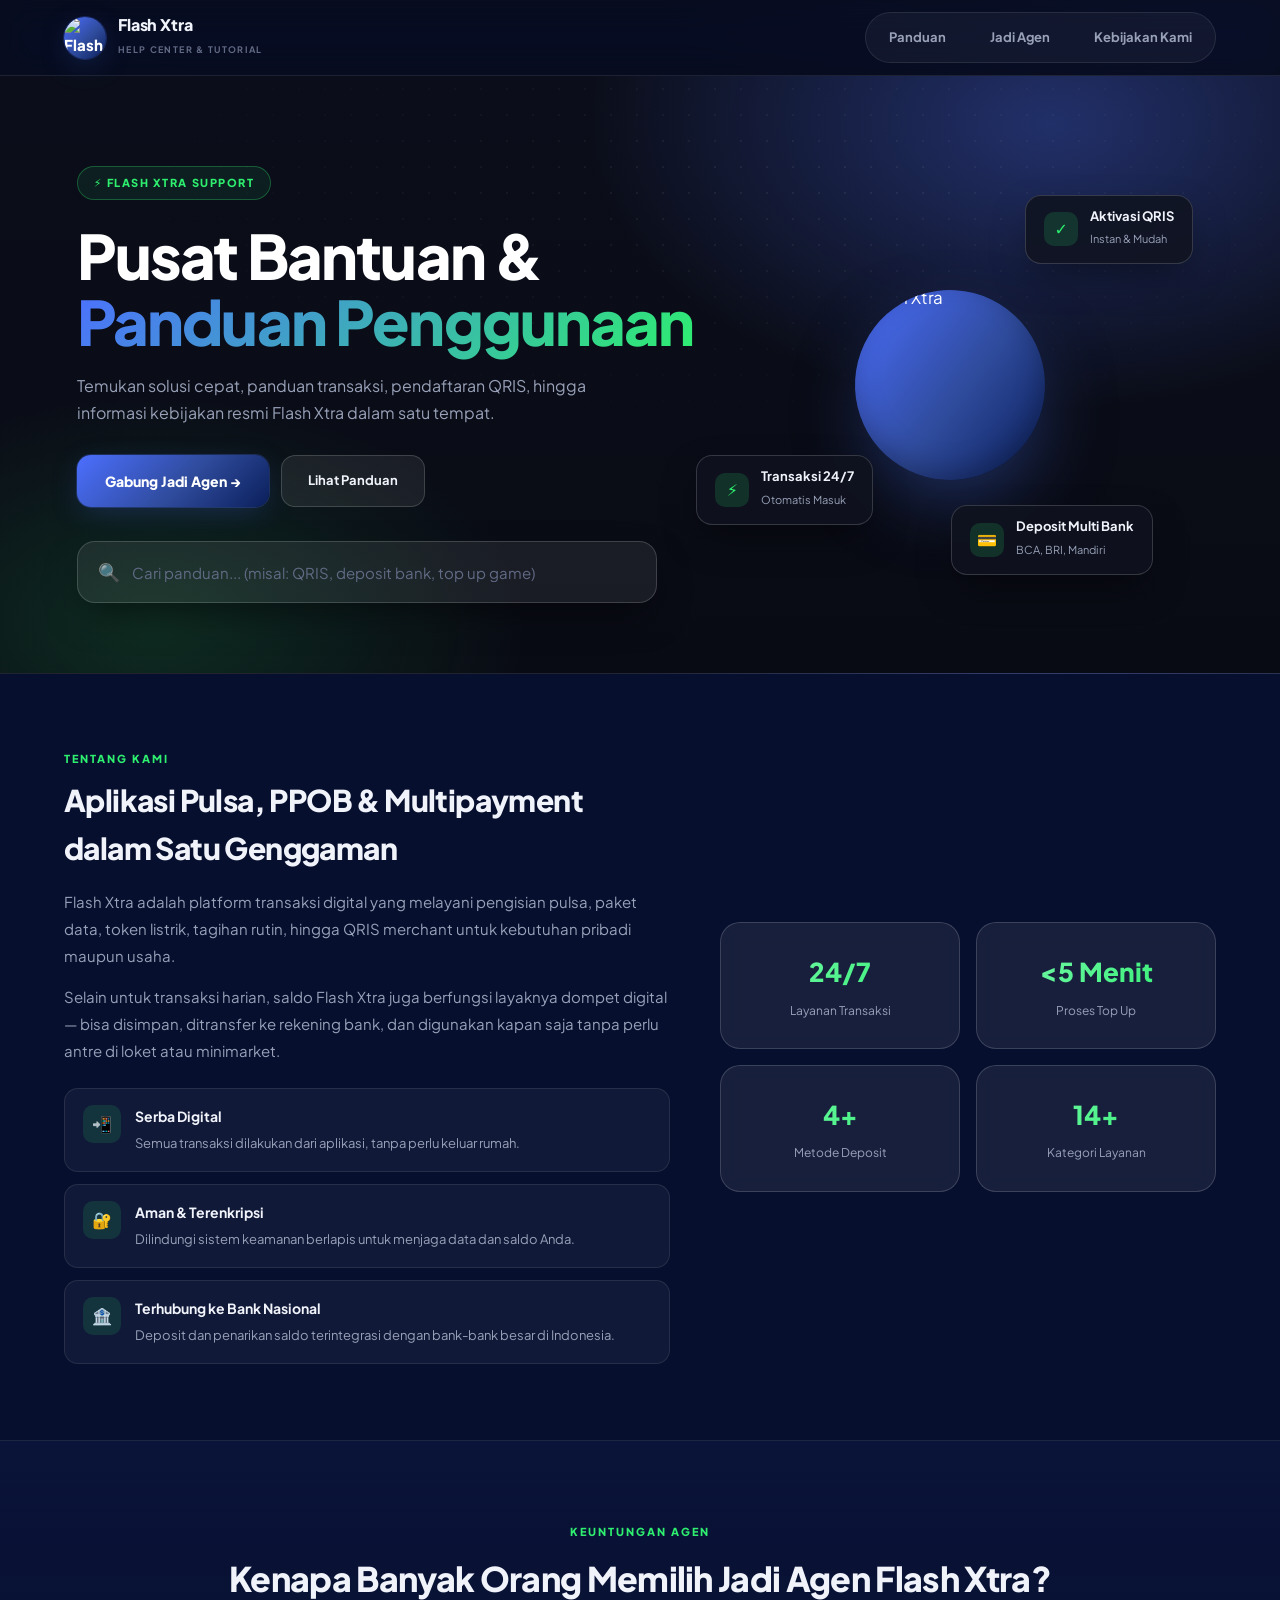
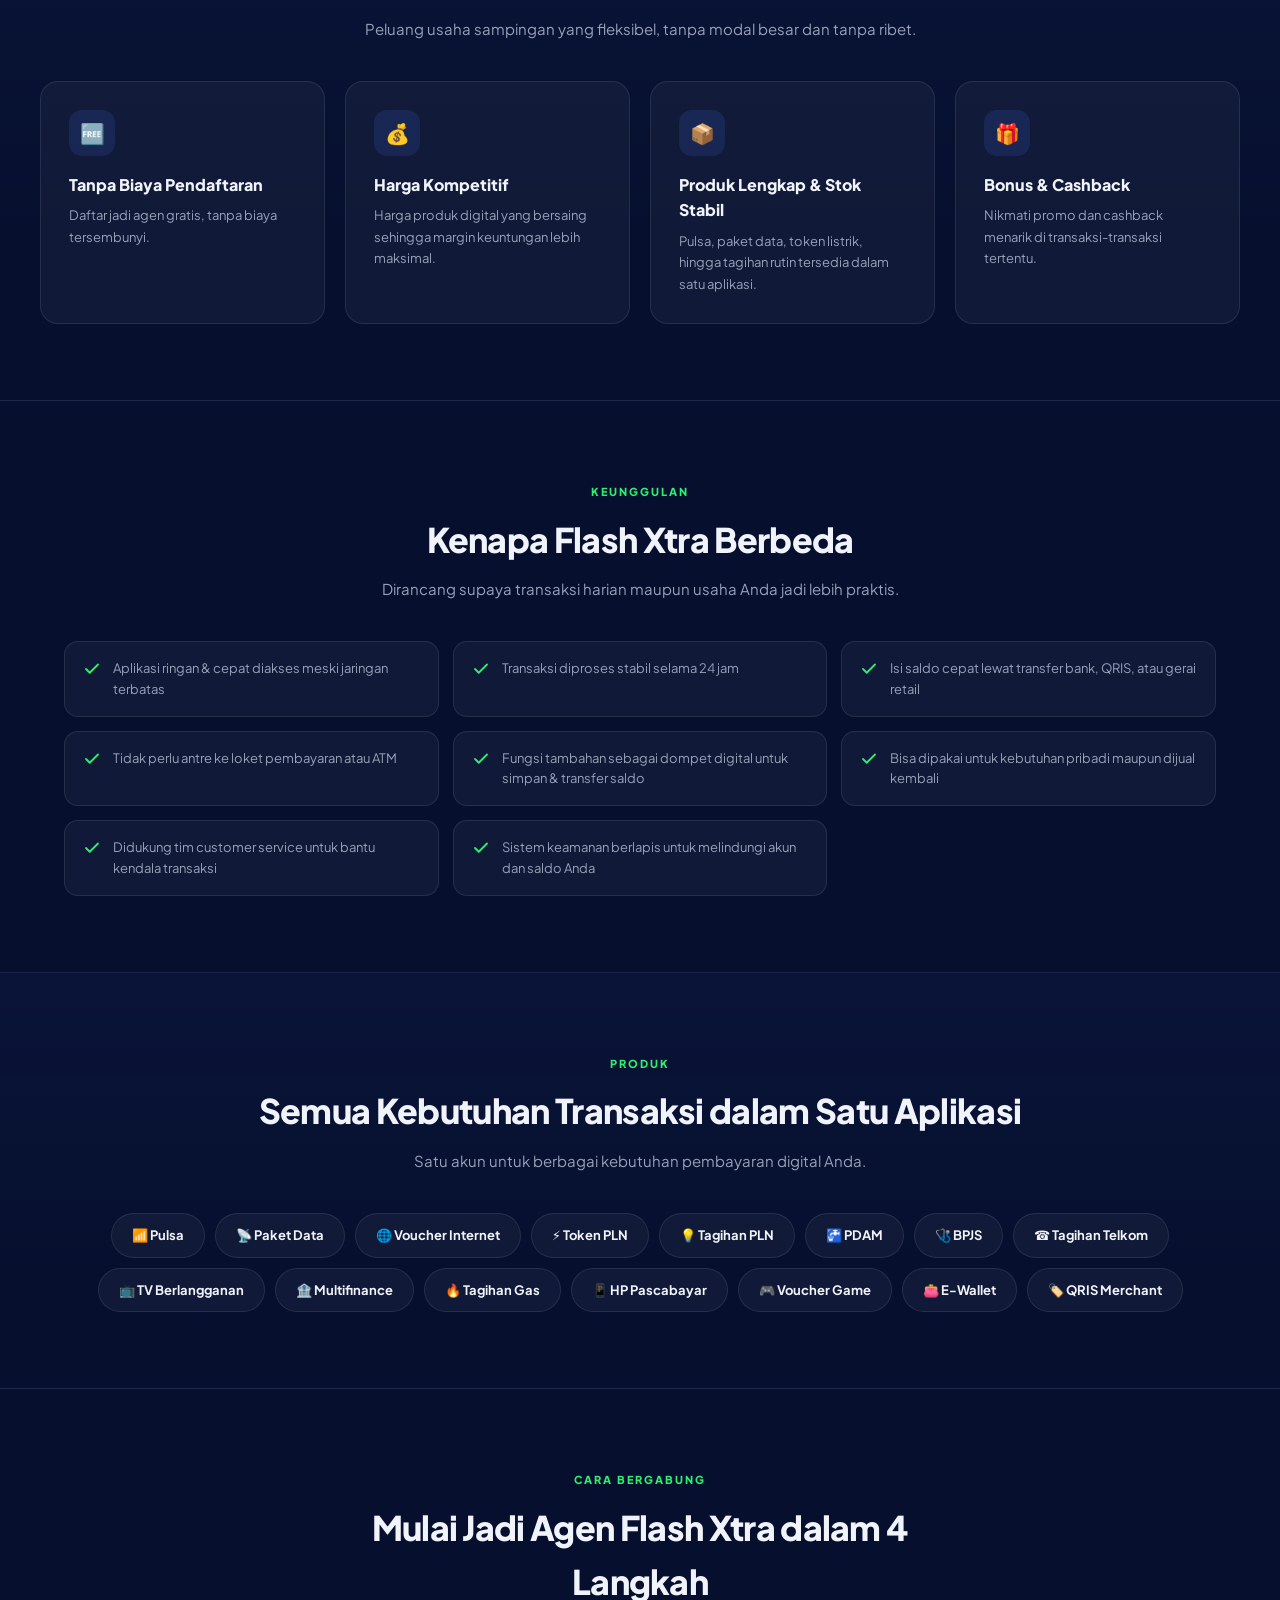
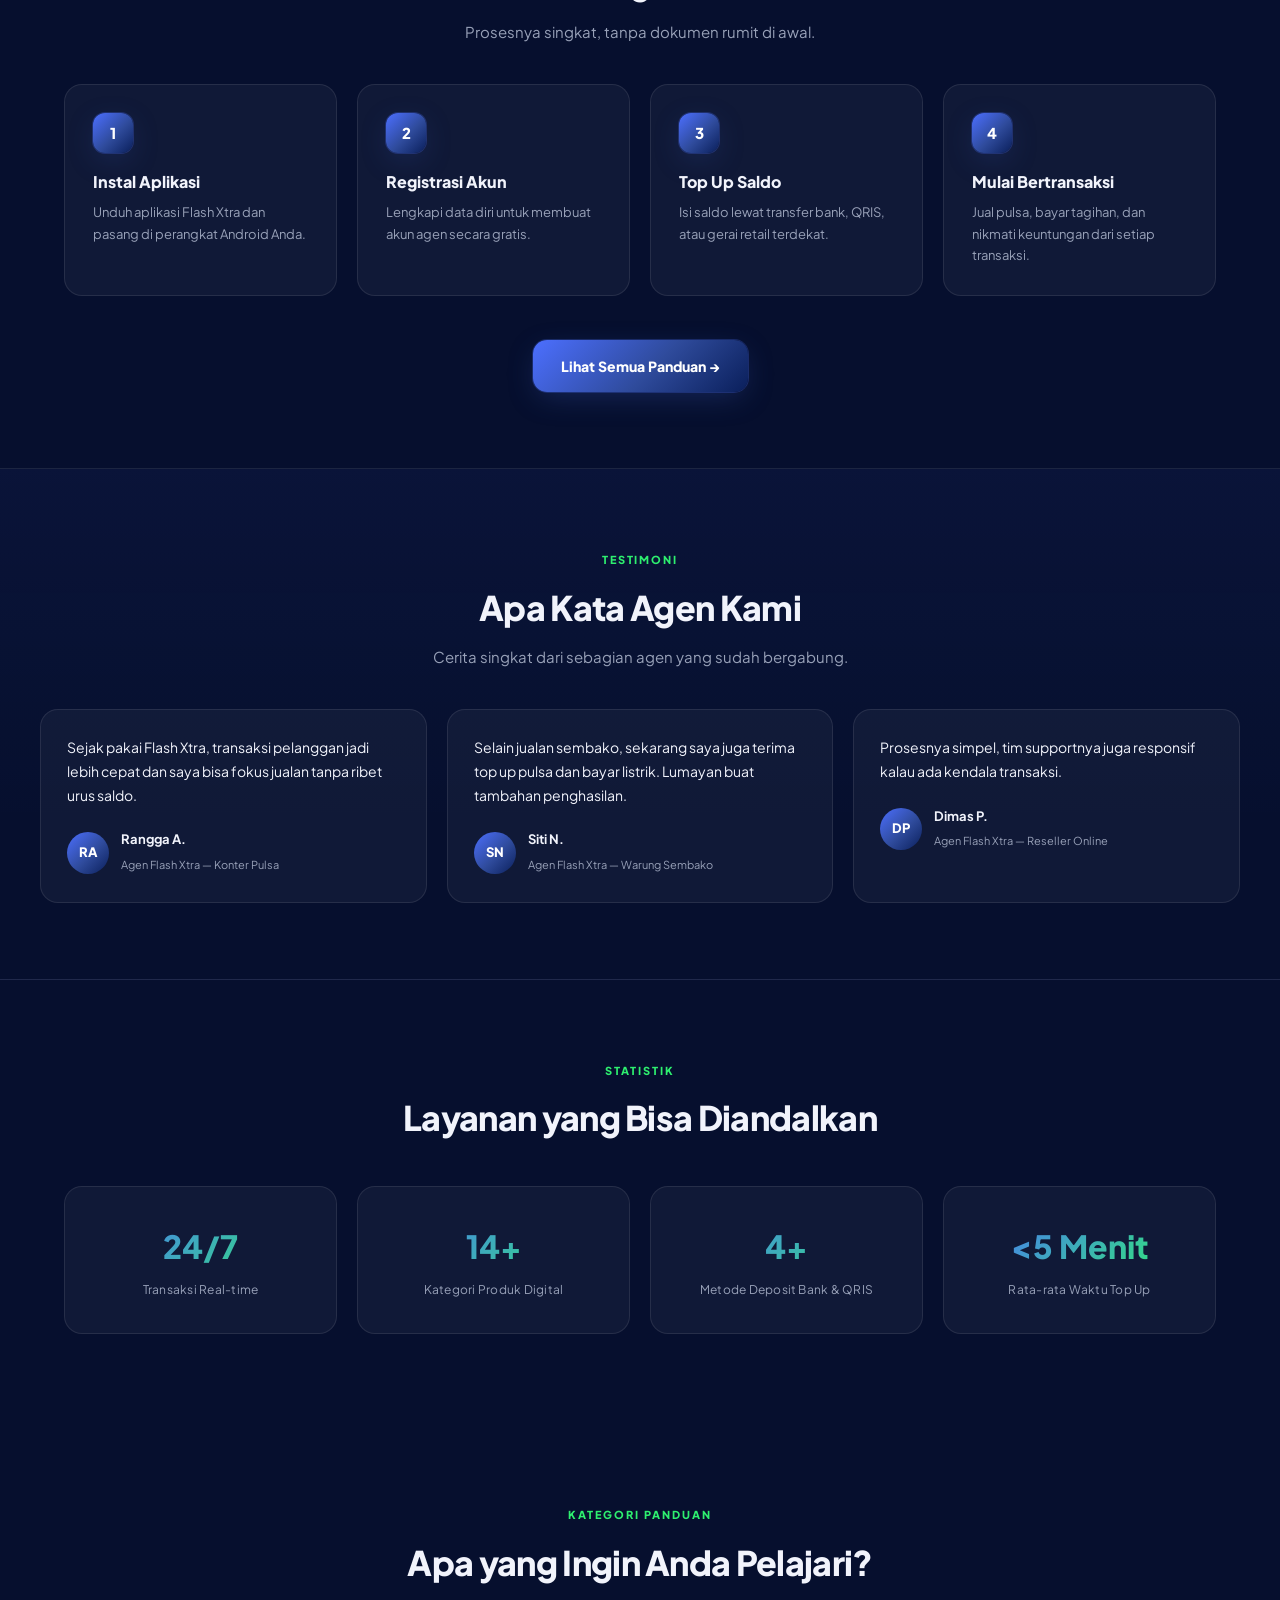
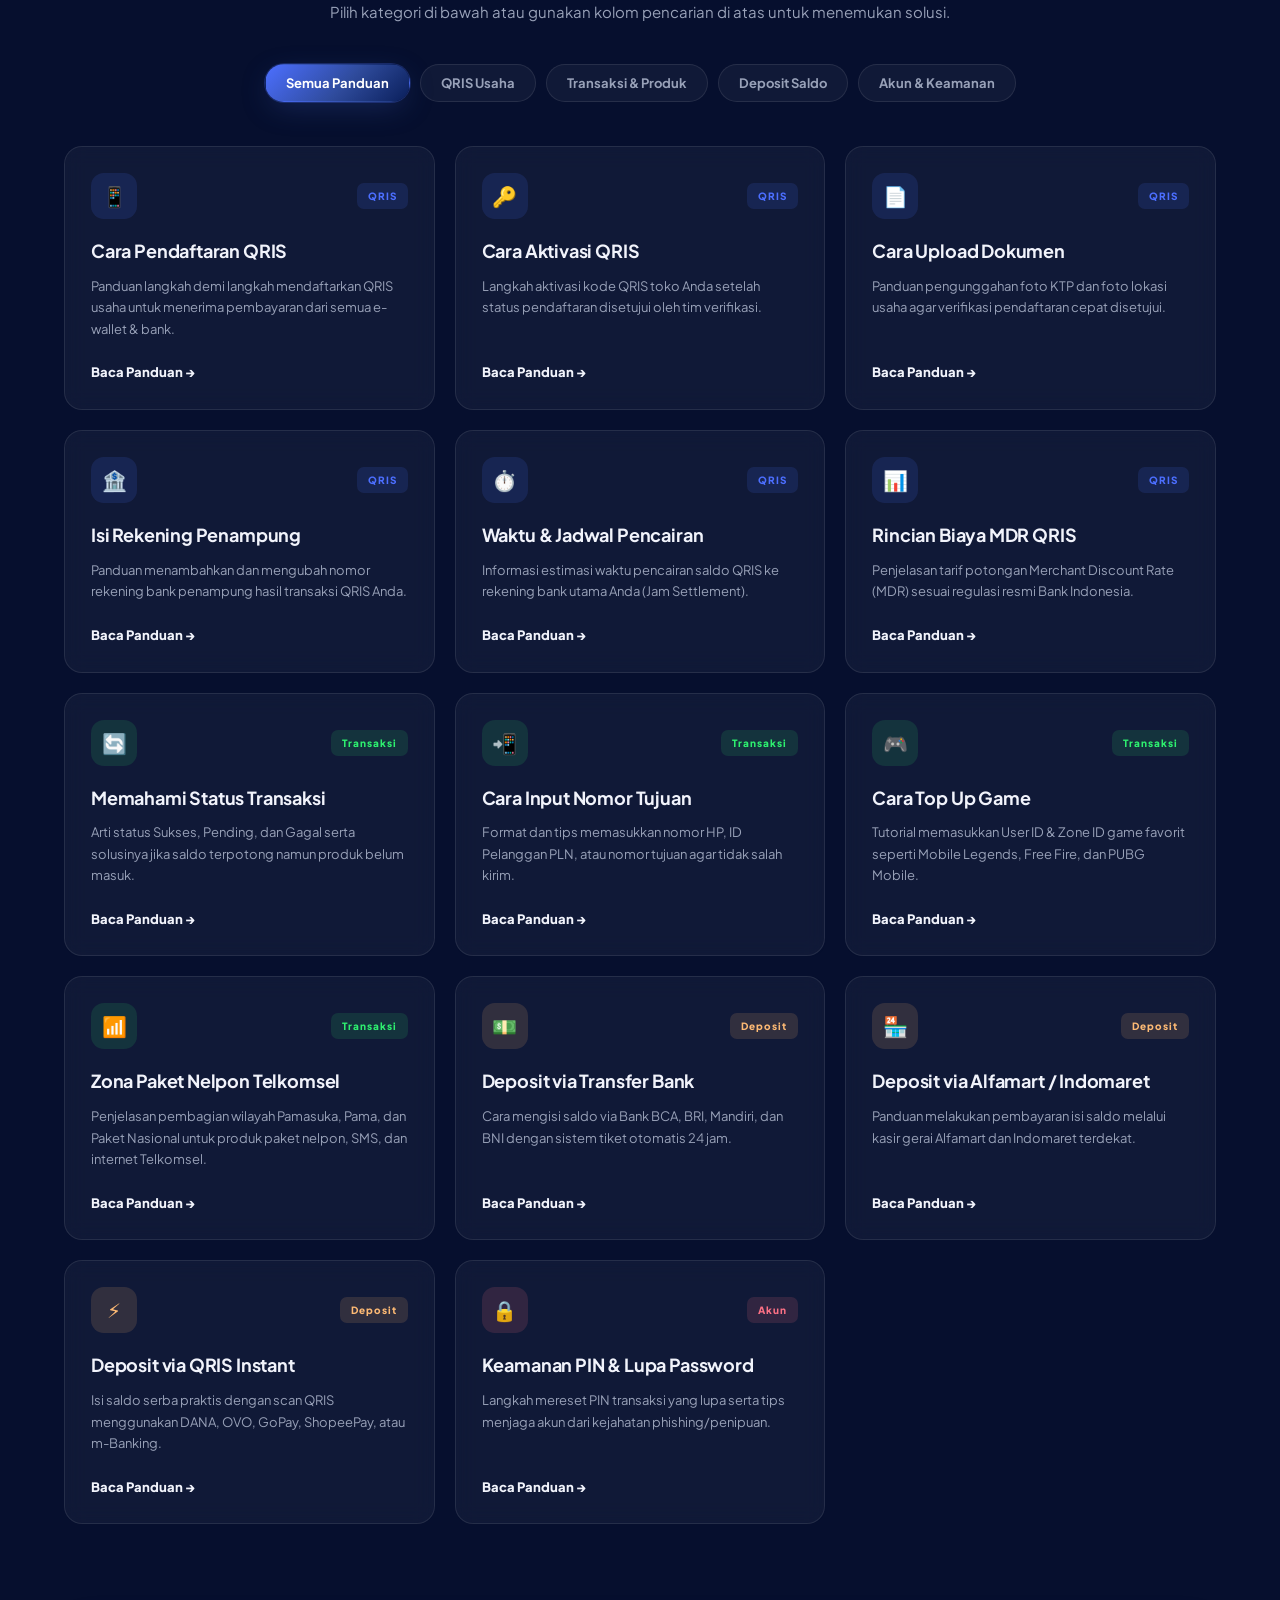
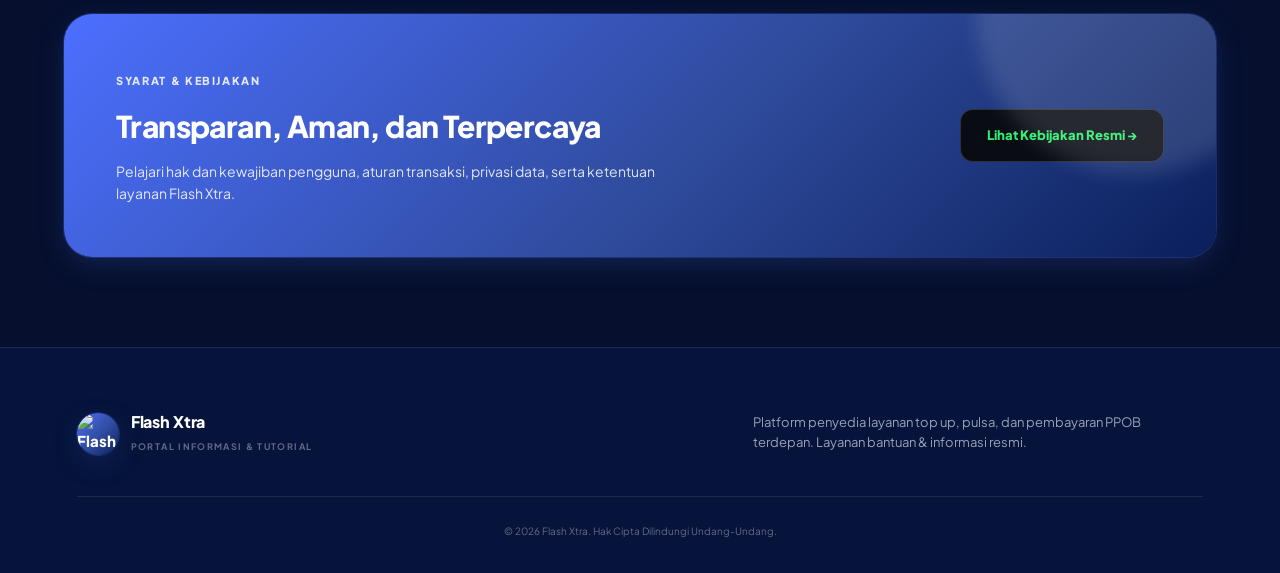
==== commit 523d8bcf: "Add files via upload" ====
--- a/index.html
+++ b/index.html
@@ -15,14 +15,15 @@
     <!-- Header Navigation -->
     <header>
         <a class="brand" href="index.html">
-            <div class="brand-icon">FX</div>
+            <div class="brand-icon"><img src="assets/logo.png" alt="Flash Xtra"></div>
             <div class="brand-text">
                 <strong>Flash Xtra</strong>
                 <small>HELP CENTER & TUTORIAL</small>
             </div>
         </a>
         <nav>
-            <a href="#panduan" class="nav-link active">Panduan</a>
+            <a href="#panduan" class="nav-link">Panduan</a>
+            <a href="#daftar" class="nav-link">Jadi Agen</a>
             <a href="kebijakan.html" class="nav-link">Kebijakan Kami</a>
         </nav>
     </header>
@@ -33,7 +34,12 @@
             <span class="pill">⚡ FLASH XTRA SUPPORT</span>
             <h1>Pusat Bantuan &<br><em>Panduan Penggunaan</em></h1>
             <p>Temukan solusi cepat, panduan transaksi, pendaftaran QRIS, hingga informasi kebijakan resmi Flash Xtra dalam satu tempat.</p>
-            
+
+            <div class="hero-ctas">
+                <a href="#daftar" class="btn-primary">Gabung Jadi Agen →</a>
+                <a href="#panduan" class="btn-secondary">Lihat Panduan</a>
+            </div>
+
             <div class="search-box">
                 <span class="search-icon">🔍</span>
                 <input type="text" id="q" placeholder="Cari panduan... (misal: QRIS, deposit bank, top up game)" autocomplete="off">
@@ -43,7 +49,7 @@
         <div class="hero-visual">
             <div class="orb-container">
                 <div class="main-orb">
-                    <span>FX</span>
+                    <img src="assets/logo.png" alt="Flash Xtra">
                 </div>
                 <div class="float-card f1">
                     <span class="badge-icon">✓</span>
@@ -67,6 +73,222 @@
                     </div>
                 </div>
             </div>
+        </div>
+    </section>
+
+    <!-- Tentang -->
+    <section class="promo-section reveal-block">
+        <div class="about-grid">
+            <div class="about-copy">
+                <span class="eyebrow">TENTANG KAMI</span>
+                <h2>Aplikasi Pulsa, PPOB & Multipayment dalam Satu Genggaman</h2>
+                <p>Flash Xtra adalah platform transaksi digital yang melayani pengisian pulsa, paket data, token listrik, tagihan rutin, hingga QRIS merchant untuk kebutuhan pribadi maupun usaha.</p>
+                <p>Selain untuk transaksi harian, saldo Flash Xtra juga berfungsi layaknya dompet digital — bisa disimpan, ditransfer ke rekening bank, dan digunakan kapan saja tanpa perlu antre di loket atau minimarket.</p>
+
+                <div class="about-highlights">
+                    <div class="about-highlight">
+                        <span class="icon">📲</span>
+                        <div><strong>Serba Digital</strong><span>Semua transaksi dilakukan dari aplikasi, tanpa perlu keluar rumah.</span></div>
+                    </div>
+                    <div class="about-highlight">
+                        <span class="icon">🔐</span>
+                        <div><strong>Aman & Terenkripsi</strong><span>Dilindungi sistem keamanan berlapis untuk menjaga data dan saldo Anda.</span></div>
+                    </div>
+                    <div class="about-highlight">
+                        <span class="icon">🏦</span>
+                        <div><strong>Terhubung ke Bank Nasional</strong><span>Deposit dan penarikan saldo terintegrasi dengan bank-bank besar di Indonesia.</span></div>
+                    </div>
+                </div>
+            </div>
+
+            <div class="about-visual">
+                <div class="mini-stats">
+                    <div class="mini-stat"><div class="num">24/7</div><div class="label">Layanan Transaksi</div></div>
+                    <div class="mini-stat"><div class="num">&lt;5 Menit</div><div class="label">Proses Top Up</div></div>
+                    <div class="mini-stat"><div class="num">4+</div><div class="label">Metode Deposit</div></div>
+                    <div class="mini-stat"><div class="num">14+</div><div class="label">Kategori Layanan</div></div>
+                </div>
+            </div>
+        </div>
+    </section>
+
+    <!-- Keuntungan Jadi Agen -->
+    <section class="promo-section tinted reveal-block">
+        <div class="intro">
+            <span class="eyebrow">KEUNTUNGAN AGEN</span>
+            <h2>Kenapa Banyak Orang Memilih Jadi Agen Flash Xtra?</h2>
+            <p>Peluang usaha sampingan yang fleksibel, tanpa modal besar dan tanpa ribet.</p>
+        </div>
+        <div class="benefit-grid">
+            <div class="benefit-card">
+                <div class="benefit-icon">🆓</div>
+                <h3>Tanpa Biaya Pendaftaran</h3>
+                <p>Daftar jadi agen gratis, tanpa biaya tersembunyi.</p>
+            </div>
+            <div class="benefit-card">
+                <div class="benefit-icon">💰</div>
+                <h3>Harga Kompetitif</h3>
+                <p>Harga produk digital yang bersaing sehingga margin keuntungan lebih maksimal.</p>
+            </div>
+            <div class="benefit-card">
+                <div class="benefit-icon">📦</div>
+                <h3>Produk Lengkap & Stok Stabil</h3>
+                <p>Pulsa, paket data, token listrik, hingga tagihan rutin tersedia dalam satu aplikasi.</p>
+            </div>
+            <div class="benefit-card">
+                <div class="benefit-icon">🎁</div>
+                <h3>Bonus & Cashback</h3>
+                <p>Nikmati promo dan cashback menarik di transaksi-transaksi tertentu.</p>
+            </div>
+        </div>
+    </section>
+
+    <!-- Keunggulan -->
+    <section class="promo-section reveal-block">
+        <div class="intro">
+            <span class="eyebrow">KEUNGGULAN</span>
+            <h2>Kenapa Flash Xtra Berbeda</h2>
+            <p>Dirancang supaya transaksi harian maupun usaha Anda jadi lebih praktis.</p>
+        </div>
+        <div class="check-grid">
+            <div class="check-item">
+                <svg viewBox="0 0 24 24" width="18" height="18" fill="none" stroke="currentColor" stroke-width="2.4" stroke-linecap="round" stroke-linejoin="round"><polyline points="20 6 9 17 4 12"></polyline></svg>
+                <span>Aplikasi ringan & cepat diakses meski jaringan terbatas</span>
+            </div>
+            <div class="check-item">
+                <svg viewBox="0 0 24 24" width="18" height="18" fill="none" stroke="currentColor" stroke-width="2.4" stroke-linecap="round" stroke-linejoin="round"><polyline points="20 6 9 17 4 12"></polyline></svg>
+                <span>Transaksi diproses stabil selama 24 jam</span>
+            </div>
+            <div class="check-item">
+                <svg viewBox="0 0 24 24" width="18" height="18" fill="none" stroke="currentColor" stroke-width="2.4" stroke-linecap="round" stroke-linejoin="round"><polyline points="20 6 9 17 4 12"></polyline></svg>
+                <span>Isi saldo cepat lewat transfer bank, QRIS, atau gerai retail</span>
+            </div>
+            <div class="check-item">
+                <svg viewBox="0 0 24 24" width="18" height="18" fill="none" stroke="currentColor" stroke-width="2.4" stroke-linecap="round" stroke-linejoin="round"><polyline points="20 6 9 17 4 12"></polyline></svg>
+                <span>Tidak perlu antre ke loket pembayaran atau ATM</span>
+            </div>
+            <div class="check-item">
+                <svg viewBox="0 0 24 24" width="18" height="18" fill="none" stroke="currentColor" stroke-width="2.4" stroke-linecap="round" stroke-linejoin="round"><polyline points="20 6 9 17 4 12"></polyline></svg>
+                <span>Fungsi tambahan sebagai dompet digital untuk simpan & transfer saldo</span>
+            </div>
+            <div class="check-item">
+                <svg viewBox="0 0 24 24" width="18" height="18" fill="none" stroke="currentColor" stroke-width="2.4" stroke-linecap="round" stroke-linejoin="round"><polyline points="20 6 9 17 4 12"></polyline></svg>
+                <span>Bisa dipakai untuk kebutuhan pribadi maupun dijual kembali</span>
+            </div>
+            <div class="check-item">
+                <svg viewBox="0 0 24 24" width="18" height="18" fill="none" stroke="currentColor" stroke-width="2.4" stroke-linecap="round" stroke-linejoin="round"><polyline points="20 6 9 17 4 12"></polyline></svg>
+                <span>Didukung tim customer service untuk bantu kendala transaksi</span>
+            </div>
+            <div class="check-item">
+                <svg viewBox="0 0 24 24" width="18" height="18" fill="none" stroke="currentColor" stroke-width="2.4" stroke-linecap="round" stroke-linejoin="round"><polyline points="20 6 9 17 4 12"></polyline></svg>
+                <span>Sistem keamanan berlapis untuk melindungi akun dan saldo Anda</span>
+            </div>
+        </div>
+    </section>
+
+    <!-- Produk -->
+    <section class="promo-section tinted reveal-block">
+        <div class="intro">
+            <span class="eyebrow">PRODUK</span>
+            <h2>Semua Kebutuhan Transaksi dalam Satu Aplikasi</h2>
+            <p>Satu akun untuk berbagai kebutuhan pembayaran digital Anda.</p>
+        </div>
+        <div class="product-chips">
+            <span class="product-chip">📶 Pulsa</span>
+            <span class="product-chip">📡 Paket Data</span>
+            <span class="product-chip">🌐 Voucher Internet</span>
+            <span class="product-chip">⚡ Token PLN</span>
+            <span class="product-chip">💡 Tagihan PLN</span>
+            <span class="product-chip">🚰 PDAM</span>
+            <span class="product-chip">🩺 BPJS</span>
+            <span class="product-chip">☎️ Tagihan Telkom</span>
+            <span class="product-chip">📺 TV Berlangganan</span>
+            <span class="product-chip">🏦 Multifinance</span>
+            <span class="product-chip">🔥 Tagihan Gas</span>
+            <span class="product-chip">📱 HP Pascabayar</span>
+            <span class="product-chip">🎮 Voucher Game</span>
+            <span class="product-chip">👛 E-Wallet</span>
+            <span class="product-chip">🏷️ QRIS Merchant</span>
+        </div>
+    </section>
+
+    <!-- Cara Bergabung -->
+    <section class="promo-section reveal-block" id="daftar">
+        <div class="intro">
+            <span class="eyebrow">CARA BERGABUNG</span>
+            <h2>Mulai Jadi Agen Flash Xtra dalam 4 Langkah</h2>
+            <p>Prosesnya singkat, tanpa dokumen rumit di awal.</p>
+        </div>
+        <div class="steps-grid">
+            <div class="step-card">
+                <div class="step-num">1</div>
+                <h3>Instal Aplikasi</h3>
+                <p>Unduh aplikasi Flash Xtra dan pasang di perangkat Android Anda.</p>
+            </div>
+            <div class="step-card">
+                <div class="step-num">2</div>
+                <h3>Registrasi Akun</h3>
+                <p>Lengkapi data diri untuk membuat akun agen secara gratis.</p>
+            </div>
+            <div class="step-card">
+                <div class="step-num">3</div>
+                <h3>Top Up Saldo</h3>
+                <p>Isi saldo lewat transfer bank, QRIS, atau gerai retail terdekat.</p>
+            </div>
+            <div class="step-card">
+                <div class="step-num">4</div>
+                <h3>Mulai Bertransaksi</h3>
+                <p>Jual pulsa, bayar tagihan, dan nikmati keuntungan dari setiap transaksi.</p>
+            </div>
+        </div>
+        <div class="cta-inline">
+            <a href="#panduan" class="btn-primary">Lihat Semua Panduan →</a>
+        </div>
+    </section>
+
+    <!-- Testimoni -->
+    <section class="promo-section tinted reveal-block">
+        <div class="intro">
+            <span class="eyebrow">TESTIMONI</span>
+            <h2>Apa Kata Agen Kami</h2>
+            <p>Cerita singkat dari sebagian agen yang sudah bergabung.</p>
+        </div>
+        <div class="testimonial-grid">
+            <div class="testimonial-card">
+                <p class="testimonial-quote">Sejak pakai Flash Xtra, transaksi pelanggan jadi lebih cepat dan saya bisa fokus jualan tanpa ribet urus saldo.</p>
+                <div class="testimonial-author">
+                    <div class="avatar">RA</div>
+                    <div><strong>Rangga A.</strong><small>Agen Flash Xtra — Konter Pulsa</small></div>
+                </div>
+            </div>
+            <div class="testimonial-card">
+                <p class="testimonial-quote">Selain jualan sembako, sekarang saya juga terima top up pulsa dan bayar listrik. Lumayan buat tambahan penghasilan.</p>
+                <div class="testimonial-author">
+                    <div class="avatar">SN</div>
+                    <div><strong>Siti N.</strong><small>Agen Flash Xtra — Warung Sembako</small></div>
+                </div>
+            </div>
+            <div class="testimonial-card">
+                <p class="testimonial-quote">Prosesnya simpel, tim supportnya juga responsif kalau ada kendala transaksi.</p>
+                <div class="testimonial-author">
+                    <div class="avatar">DP</div>
+                    <div><strong>Dimas P.</strong><small>Agen Flash Xtra — Reseller Online</small></div>
+                </div>
+            </div>
+        </div>
+    </section>
+
+    <!-- Statistik -->
+    <section class="promo-section reveal-block">
+        <div class="intro">
+            <span class="eyebrow">STATISTIK</span>
+            <h2>Layanan yang Bisa Diandalkan</h2>
+        </div>
+        <div class="stats-grid">
+            <div class="stat-card"><div class="stat-num">24/7</div><div class="stat-label">Transaksi Real-time</div></div>
+            <div class="stat-card"><div class="stat-num">14+</div><div class="stat-label">Kategori Produk Digital</div></div>
+            <div class="stat-card"><div class="stat-num">4+</div><div class="stat-label">Metode Deposit Bank & QRIS</div></div>
+            <div class="stat-card"><div class="stat-num">&lt;5 Menit</div><div class="stat-label">Rata-rata Waktu Top Up</div></div>
         </div>
     </section>
 
@@ -258,7 +480,7 @@
     <footer>
         <div class="footer-container">
             <div class="footer-brand">
-                <div class="brand-icon">FX</div>
+                <div class="brand-icon"><img src="assets/logo.png" alt="Flash Xtra"></div>
                 <div class="brand-text">
                     <strong>Flash Xtra</strong>
                     <small>PORTAL INFORMASI & TUTORIAL</small>
--- a/style.css
+++ b/style.css
@@ -5,9 +5,9 @@
 
 :root {
     /* Base surface */
-    --bg-body: #0a0c14;
-    --bg-body-2: #0d1120;
-    --bg-elevated: #10131f;
+    --bg-body: #060f2e;
+    --bg-body-2: #06143b;
+    --bg-elevated: #0a1f3f;
 
     /* Glass */
     --glass-bg: rgba(255, 255, 255, 0.045);
@@ -21,27 +21,27 @@
     --text-dim: #626b85;
 
     /* Accents */
-    --indigo: #818cf8;
-    --indigo-strong: #6366f1;
-    --lime: #bef264;
-    --lime-strong: #a3e635;
+    --indigo: #4c6fff;
+    --indigo-strong: #2f4b9c;
+    --lime: #2eef6f;
+    --lime-strong: #22c55e;
     --orange: #fdba74;
     --rose: #fb7185;
     --cyan: #67e8f9;
 
     /* Gradients */
-    --grad-primary: linear-gradient(135deg, #818cf8 0%, #6366f1 55%, #4338ca 100%);
-    --grad-lime: linear-gradient(135deg, #d9f99d 0%, #a3e635 100%);
-    --grad-hero: radial-gradient(60% 80% at 82% 8%, rgba(129, 140, 248, 0.35), transparent 60%),
-                 radial-gradient(45% 60% at 12% 92%, rgba(163, 230, 53, 0.14), transparent 65%),
+    --grad-primary: linear-gradient(135deg, #4c6fff 0%, #2f4b9c 55%, #0a1f5b 100%);
+    --grad-lime: linear-gradient(135deg, #7bf7ae 0%, #2eef6f 100%);
+    --grad-hero: radial-gradient(60% 80% at 82% 8%, rgba(76, 111, 255, 0.35), transparent 60%),
+                 radial-gradient(45% 60% at 12% 92%, rgba(46, 239, 111, 0.14), transparent 65%),
                  linear-gradient(180deg, #0b0e1a 0%, #090b14 100%);
 
     /* Shadows / glow */
     --shadow-sm: 0 2px 10px rgba(0, 0, 0, 0.25);
     --shadow-md: 0 16px 40px -12px rgba(0, 0, 0, 0.55);
     --shadow-lg: 0 30px 70px -20px rgba(0, 0, 0, 0.65);
-    --glow-indigo: 0 0 0 1px rgba(129, 140, 248, 0.25), 0 8px 30px -6px rgba(99, 102, 241, 0.45);
-    --glow-lime: 0 0 0 1px rgba(163, 230, 53, 0.25), 0 8px 30px -6px rgba(163, 230, 53, 0.35);
+    --glow-indigo: 0 0 0 1px rgba(76, 111, 255, 0.25), 0 8px 30px -6px rgba(47, 75, 156, 0.45);
+    --glow-lime: 0 0 0 1px rgba(46, 239, 111, 0.25), 0 8px 30px -6px rgba(46, 239, 111, 0.35);
 
     /* Radius */
     --radius-sm: 12px;
@@ -66,8 +66,8 @@
 body {
     background: var(--bg-body);
     background-image:
-        radial-gradient(1200px 600px at 100% -10%, rgba(129, 140, 248, 0.10), transparent 55%),
-        radial-gradient(900px 500px at -10% 30%, rgba(163, 230, 53, 0.06), transparent 55%);
+        radial-gradient(1200px 600px at 100% -10%, rgba(76, 111, 255, 0.10), transparent 55%),
+        radial-gradient(900px 500px at -10% 30%, rgba(46, 239, 111, 0.06), transparent 55%);
     background-attachment: fixed;
     color: var(--text-main);
     font-family: 'Plus Jakarta Sans', system-ui, -apple-system, BlinkMacSystemFont, 'Segoe UI', Roboto, sans-serif;
@@ -77,7 +77,7 @@
 }
 
 a { text-decoration: none; color: inherit; }
-::selection { background: rgba(163, 230, 53, 0.3); color: #fff; }
+::selection { background: rgba(46, 239, 111, 0.3); color: #fff; }
 
 /* Scrollbar */
 ::-webkit-scrollbar { width: 10px; }
@@ -114,7 +114,7 @@
 .brand-icon {
     width: 42px;
     height: 42px;
-    border-radius: 12px;
+    border-radius: 50%;
     background: var(--grad-primary);
     color: #ffffff;
     font-weight: 800;
@@ -124,7 +124,9 @@
     box-shadow: var(--glow-indigo);
     position: relative;
     overflow: hidden;
-}
+    flex-shrink: 0;
+}
+.brand-icon img { width: 100%; height: 100%; object-fit: cover; display: block; }
 
 .brand-text strong {
     font-size: 16px;
@@ -216,10 +218,10 @@
     font-weight: 800;
     letter-spacing: 0.14em;
     color: var(--lime);
-    border: 1px solid rgba(163, 230, 53, 0.3);
+    border: 1px solid rgba(46, 239, 111, 0.3);
     padding: 7px 16px;
     border-radius: 99px;
-    background: rgba(163, 230, 53, 0.08);
+    background: rgba(46, 239, 111, 0.08);
     backdrop-filter: blur(6px);
     margin-bottom: 22px;
 }
@@ -263,7 +265,7 @@
 }
 
 .search-box:focus-within {
-    border-color: rgba(129, 140, 248, 0.6);
+    border-color: rgba(76, 111, 255, 0.6);
     box-shadow: var(--glow-indigo);
 }
 
@@ -300,21 +302,21 @@
 .main-orb {
     width: 190px;
     height: 190px;
-    border-radius: 46px;
+    border-radius: 50%;
     background: var(--grad-primary);
     display: grid;
     place-items: center;
     transform: rotate(-8deg);
-    box-shadow: 0 30px 70px -10px rgba(99, 102, 241, 0.55), inset 0 -10px 26px rgba(0,0,0,0.25);
+    box-shadow: 0 30px 70px -10px rgba(47, 75, 156, 0.55), inset 0 -10px 26px rgba(0,0,0,0.25);
     animation: floatOrb 6s ease-in-out infinite;
-}
-
-.main-orb span {
-    font-size: 58px;
-    font-weight: 800;
-    color: #ffffff;
-    transform: rotate(8deg);
-    letter-spacing: -0.02em;
+    overflow: hidden;
+}
+
+.main-orb img {
+    width: 100%;
+    height: 100%;
+    object-fit: cover;
+    transform: rotate(8deg) scale(1.06);
 }
 
 .float-card {
@@ -336,7 +338,7 @@
     width: 34px;
     height: 34px;
     border-radius: 10px;
-    background: rgba(163, 230, 53, 0.14);
+    background: rgba(46, 239, 111, 0.14);
     color: var(--lime);
     display: grid;
     place-items: center;
@@ -456,7 +458,7 @@
     width: 46px;
     height: 46px;
     border-radius: 13px;
-    background: rgba(129, 140, 248, 0.12);
+    background: rgba(76, 111, 255, 0.12);
     display: grid;
     place-items: center;
     font-size: 20px;
@@ -469,16 +471,16 @@
     font-weight: 800;
     letter-spacing: 0.1em;
     color: var(--indigo);
-    background: rgba(129, 140, 248, 0.12);
+    background: rgba(76, 111, 255, 0.12);
     padding: 5px 11px;
     border-radius: 7px;
 }
 
 /* Category color coding */
 .guide-card[data-group="QRIS"] .guide-icon,
-.guide-card[data-group="QRIS"] .category-tag { color: var(--indigo); background: rgba(129, 140, 248, 0.14); }
+.guide-card[data-group="QRIS"] .category-tag { color: var(--indigo); background: rgba(76, 111, 255, 0.14); }
 .guide-card[data-group="Transaksi"] .guide-icon,
-.guide-card[data-group="Transaksi"] .category-tag { color: var(--lime); background: rgba(163, 230, 53, 0.12); }
+.guide-card[data-group="Transaksi"] .category-tag { color: var(--lime); background: rgba(46, 239, 111, 0.12); }
 .guide-card[data-group="Deposit"] .guide-icon,
 .guide-card[data-group="Deposit"] .category-tag { color: var(--orange); background: rgba(253, 186, 116, 0.14); }
 .guide-card[data-group="Akun"] .guide-icon,
@@ -566,6 +568,166 @@
 .btn-white:hover { transform: translateY(-2px); box-shadow: 0 14px 30px rgba(0,0,0,0.35); }
 
 /* =========================================================
+   Promo / Landing Sections
+   ========================================================= */
+.promo-section {
+    max-width: 1200px;
+    margin: auto;
+    padding: 76px 24px;
+}
+.promo-section.tinted {
+    max-width: none;
+    background: linear-gradient(180deg, rgba(76, 111, 255, 0.05), transparent 70%);
+    border-top: 1px solid var(--glass-border);
+    border-bottom: 1px solid var(--glass-border);
+}
+.promo-section.tinted > * { max-width: 1200px; margin-left: auto; margin-right: auto; }
+
+.hero-ctas { display: flex; gap: 12px; flex-wrap: wrap; margin-top: 28px; }
+
+.btn-primary {
+    display: inline-flex;
+    align-items: center;
+    gap: 8px;
+    background: var(--grad-primary);
+    color: #ffffff;
+    padding: 15px 28px;
+    border-radius: 14px;
+    font-weight: 800;
+    font-size: 14px;
+    box-shadow: var(--glow-indigo);
+    transition: all 0.25s var(--ease);
+    white-space: nowrap;
+}
+.btn-primary:hover { transform: translateY(-2px); box-shadow: 0 20px 44px -10px rgba(47, 75, 156, 0.55); }
+
+.btn-secondary {
+    display: inline-flex;
+    align-items: center;
+    gap: 8px;
+    background: var(--glass-bg-strong);
+    border: 1px solid var(--glass-border-strong);
+    color: var(--text-main);
+    padding: 14px 26px;
+    border-radius: 14px;
+    font-weight: 700;
+    font-size: 13px;
+    transition: all 0.25s var(--ease);
+    white-space: nowrap;
+}
+.btn-secondary:hover { border-color: rgba(46, 239, 111, 0.5); color: var(--lime); }
+
+/* About */
+.about-grid { display: grid; grid-template-columns: 1.1fr 0.9fr; gap: 50px; align-items: center; }
+.about-copy .eyebrow { display: block; margin-bottom: 8px; }
+.about-copy h2 { font-size: 30px; font-weight: 800; color: var(--text-main); letter-spacing: -0.02em; margin-bottom: 16px; }
+.about-copy p { color: var(--text-muted); line-height: 1.8; margin-bottom: 14px; font-size: 15px; }
+
+.about-highlights { display: grid; gap: 12px; margin-top: 24px; }
+.about-highlight {
+    display: flex;
+    gap: 14px;
+    align-items: flex-start;
+    background: var(--glass-bg);
+    border: 1px solid var(--glass-border);
+    border-radius: 14px;
+    padding: 16px 18px;
+    transition: border-color 0.25s var(--ease), background 0.25s var(--ease);
+}
+.about-highlight:hover { border-color: var(--glass-border-strong); background: var(--glass-bg-strong); }
+.about-highlight .icon {
+    width: 38px; height: 38px; border-radius: 10px;
+    background: rgba(46, 239, 111, 0.12); color: var(--lime);
+    display: grid; place-items: center; flex-shrink: 0; font-size: 16px;
+}
+.about-highlight strong { display: block; color: var(--text-main); font-size: 14px; margin-bottom: 2px; }
+.about-highlight span { color: var(--text-muted); font-size: 13px; line-height: 1.5; }
+
+.mini-stats { display: grid; grid-template-columns: 1fr 1fr; gap: 16px; }
+.mini-stat {
+    background: var(--glass-bg-strong);
+    border: 1px solid var(--glass-border-strong);
+    border-radius: 20px;
+    padding: 28px 20px;
+    text-align: center;
+    backdrop-filter: blur(10px);
+}
+.mini-stat .num { font-size: 26px; font-weight: 800; background: var(--grad-lime); -webkit-background-clip: text; background-clip: text; color: transparent; }
+.mini-stat .label { font-size: 12px; color: var(--text-muted); margin-top: 8px; }
+
+/* Benefits */
+.benefit-grid { display: grid; grid-template-columns: repeat(auto-fit, minmax(240px, 1fr)); gap: 20px; }
+.benefit-card {
+    background: var(--glass-bg);
+    border: 1px solid var(--glass-border);
+    border-radius: var(--radius-md);
+    padding: 28px;
+    transition: all 0.3s var(--ease);
+}
+.benefit-card:hover { transform: translateY(-4px); border-color: var(--glass-border-strong); background: var(--glass-bg-strong); box-shadow: var(--shadow-md); }
+.benefit-icon { width: 46px; height: 46px; border-radius: 13px; background: rgba(76, 111, 255, 0.14); color: var(--indigo); display: grid; place-items: center; font-size: 20px; margin-bottom: 16px; }
+.benefit-card h3 { font-size: 16px; font-weight: 800; color: var(--text-main); margin-bottom: 8px; }
+.benefit-card p { font-size: 13px; color: var(--text-muted); line-height: 1.65; }
+
+/* Checklist */
+.check-grid { display: grid; grid-template-columns: repeat(auto-fit, minmax(280px, 1fr)); gap: 14px; }
+.check-item {
+    display: flex; gap: 12px; align-items: flex-start;
+    background: var(--glass-bg); border: 1px solid var(--glass-border);
+    border-radius: 14px; padding: 16px 18px;
+    transition: border-color 0.25s var(--ease), background 0.25s var(--ease);
+}
+.check-item:hover { border-color: var(--glass-border-strong); background: var(--glass-bg-strong); }
+.check-item svg { flex-shrink: 0; color: var(--lime); margin-top: 2px; }
+.check-item span { font-size: 13px; color: var(--text-muted); line-height: 1.6; }
+
+/* Products */
+.product-chips { display: flex; flex-wrap: wrap; gap: 10px; justify-content: center; }
+.product-chip {
+    display: flex; align-items: center; gap: 8px;
+    background: var(--glass-bg); border: 1px solid var(--glass-border);
+    border-radius: 99px; padding: 11px 20px; font-size: 13px; font-weight: 700; color: var(--text-main);
+    transition: all 0.25s var(--ease);
+}
+.product-chip:hover { border-color: rgba(76, 111, 255, 0.5); background: var(--glass-bg-strong); transform: translateY(-2px); }
+
+/* Steps */
+.steps-grid { display: grid; grid-template-columns: repeat(auto-fit, minmax(240px, 1fr)); gap: 20px; }
+.step-card { background: var(--glass-bg); border: 1px solid var(--glass-border); border-radius: var(--radius-md); padding: 28px; transition: all 0.3s var(--ease); }
+.step-card:hover { border-color: var(--glass-border-strong); background: var(--glass-bg-strong); transform: translateY(-3px); }
+.step-num {
+    width: 40px; height: 40px; border-radius: 12px;
+    background: var(--grad-primary); color: #ffffff;
+    display: grid; place-items: center; font-weight: 800; font-size: 15px;
+    margin-bottom: 16px; box-shadow: var(--glow-indigo);
+}
+.step-card h3 { font-size: 16px; font-weight: 800; color: var(--text-main); margin-bottom: 8px; }
+.step-card p { font-size: 13px; color: var(--text-muted); line-height: 1.65; }
+
+.cta-inline { text-align: center; margin-top: 44px; }
+
+/* Testimonials */
+.testimonial-grid { display: grid; grid-template-columns: repeat(auto-fit, minmax(280px, 1fr)); gap: 20px; }
+.testimonial-card { background: var(--glass-bg); border: 1px solid var(--glass-border); border-radius: var(--radius-md); padding: 26px; transition: all 0.3s var(--ease); }
+.testimonial-card:hover { border-color: var(--glass-border-strong); background: var(--glass-bg-strong); }
+.testimonial-quote { font-size: 14px; color: var(--text-main); line-height: 1.7; margin-bottom: 22px; }
+.testimonial-author { display: flex; align-items: center; gap: 12px; }
+.avatar {
+    width: 42px; height: 42px; border-radius: 50%;
+    background: var(--grad-primary); color: #ffffff;
+    display: grid; place-items: center; font-weight: 800; font-size: 13px; flex-shrink: 0;
+}
+.testimonial-author strong { display: block; font-size: 13px; color: var(--text-main); }
+.testimonial-author small { font-size: 11px; color: var(--text-muted); }
+
+/* Stats */
+.stats-grid { display: grid; grid-template-columns: repeat(auto-fit, minmax(200px, 1fr)); gap: 20px; }
+.stat-card { text-align: center; background: var(--glass-bg); border: 1px solid var(--glass-border); border-radius: var(--radius-md); padding: 34px 20px; transition: all 0.3s var(--ease); }
+.stat-card:hover { border-color: var(--glass-border-strong); background: var(--glass-bg-strong); }
+.stat-num { font-size: 32px; font-weight: 800; background: linear-gradient(135deg, var(--indigo), var(--lime)); -webkit-background-clip: text; background-clip: text; color: transparent; }
+.stat-label { font-size: 12px; color: var(--text-muted); margin-top: 8px; letter-spacing: 0.02em; }
+
+/* =========================================================
    Documentation Pages
    ========================================================= */
 .docs-container { max-width: 920px; margin: auto; padding: 60px 24px 110px; }
@@ -615,7 +777,7 @@
 }
 .doc-card:hover { border-color: var(--glass-border-strong); }
 .doc-card.open { background: var(--glass-bg-strong); border-color: var(--glass-border-strong); }
-.doc-card:target { border-color: rgba(163, 230, 53, 0.4); box-shadow: var(--glow-lime); }
+.doc-card:target { border-color: rgba(46, 239, 111, 0.4); box-shadow: var(--glow-lime); }
 
 .doc-toggle {
     width: 100%;
@@ -665,7 +827,7 @@
 .doc-card h4:first-child { margin-top: 0; }
 
 .note-box {
-    background: rgba(129, 140, 248, 0.09);
+    background: rgba(76, 111, 255, 0.09);
     border-left: 3px solid var(--indigo);
     padding: 14px 18px;
     border-radius: 10px;
@@ -693,6 +855,8 @@
     .hero-visual { display: none; }
     .policy-cta { flex-direction: column; align-items: flex-start; padding: 34px; }
     .btn-white { width: 100%; text-align: center; }
+    .about-grid { grid-template-columns: 1fr; }
+    .about-visual { order: -1; }
 }
 
 @media (max-width: 600px) {
@@ -705,4 +869,9 @@
     .docs-header h1 { font-size: 32px; }
     .doc-toggle { padding: 20px 22px; }
     .doc-body-inner { padding: 0 22px 24px; }
-}
+    .promo-section { padding: 56px 20px; }
+    .about-copy h2 { font-size: 26px; }
+    .mini-stats { grid-template-columns: 1fr 1fr; }
+    .hero-ctas { flex-direction: column; }
+    .hero-ctas a { width: 100%; justify-content: center; }
+}
